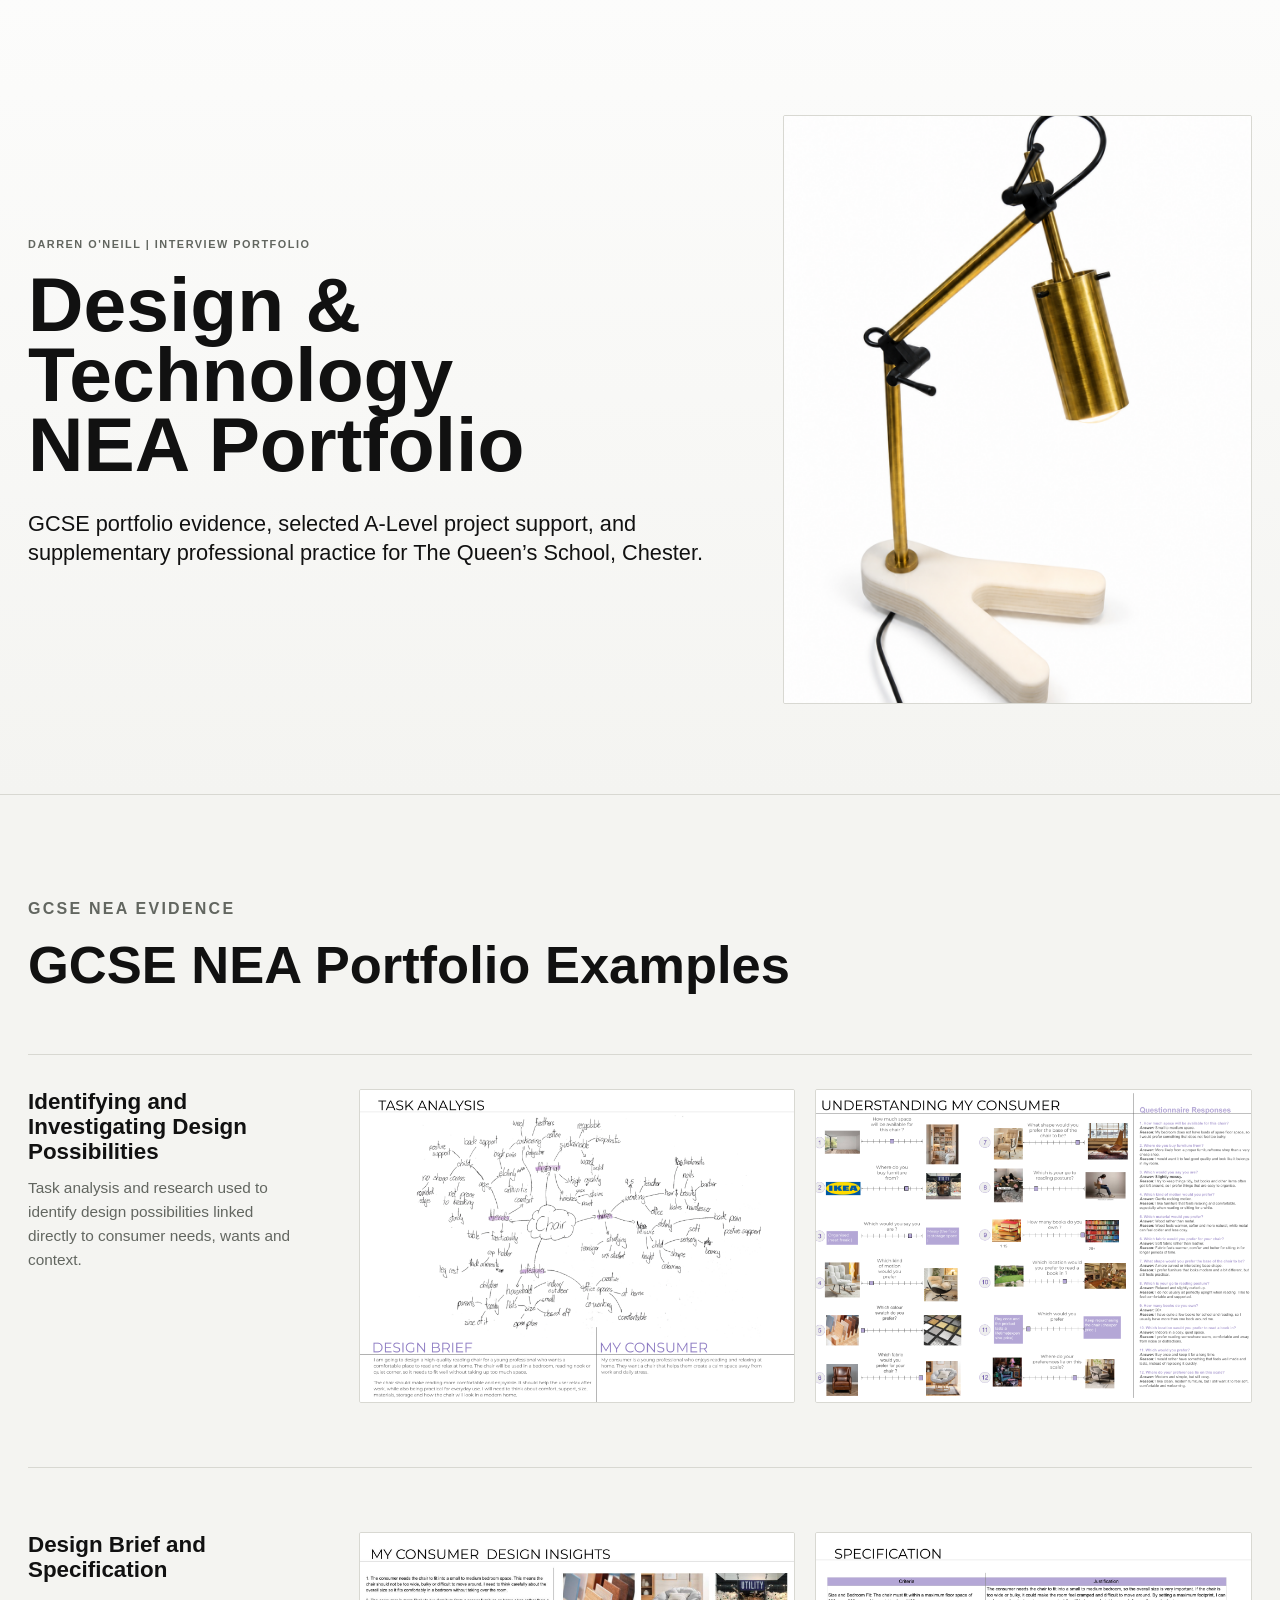
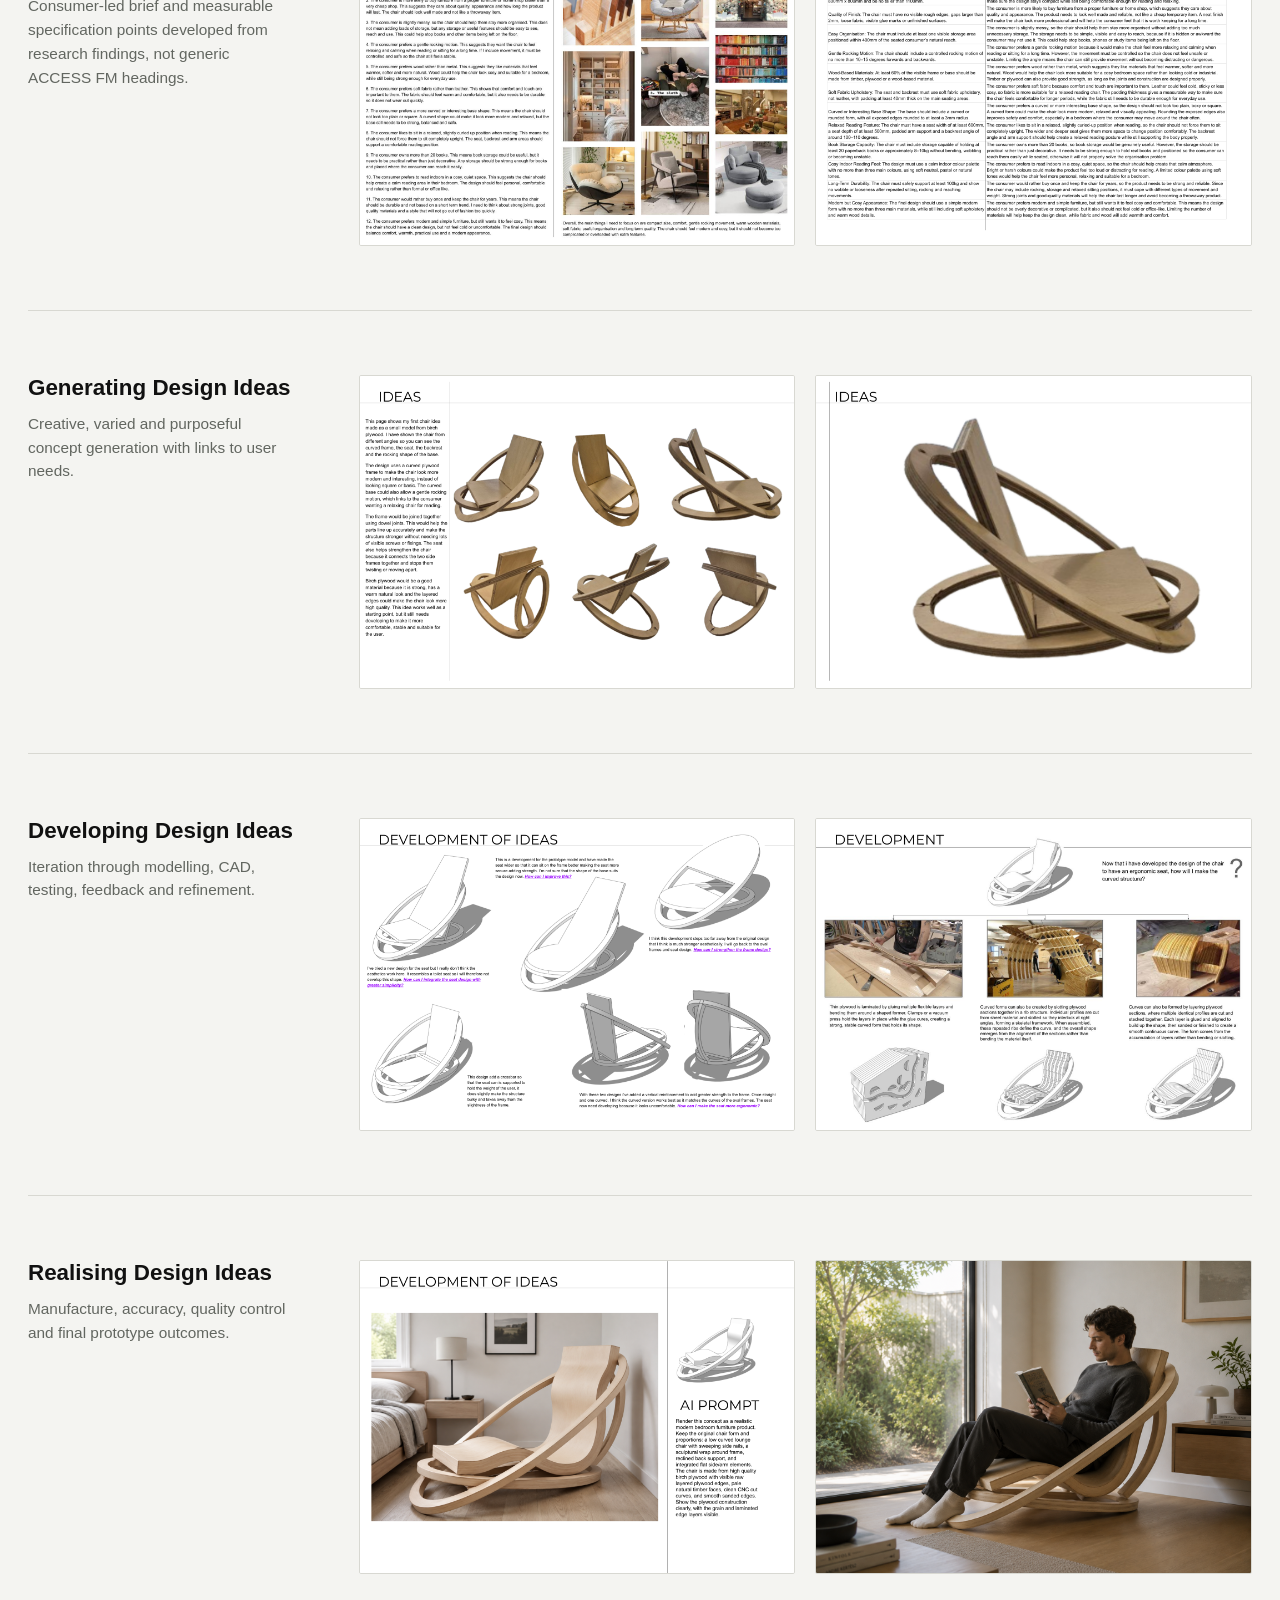
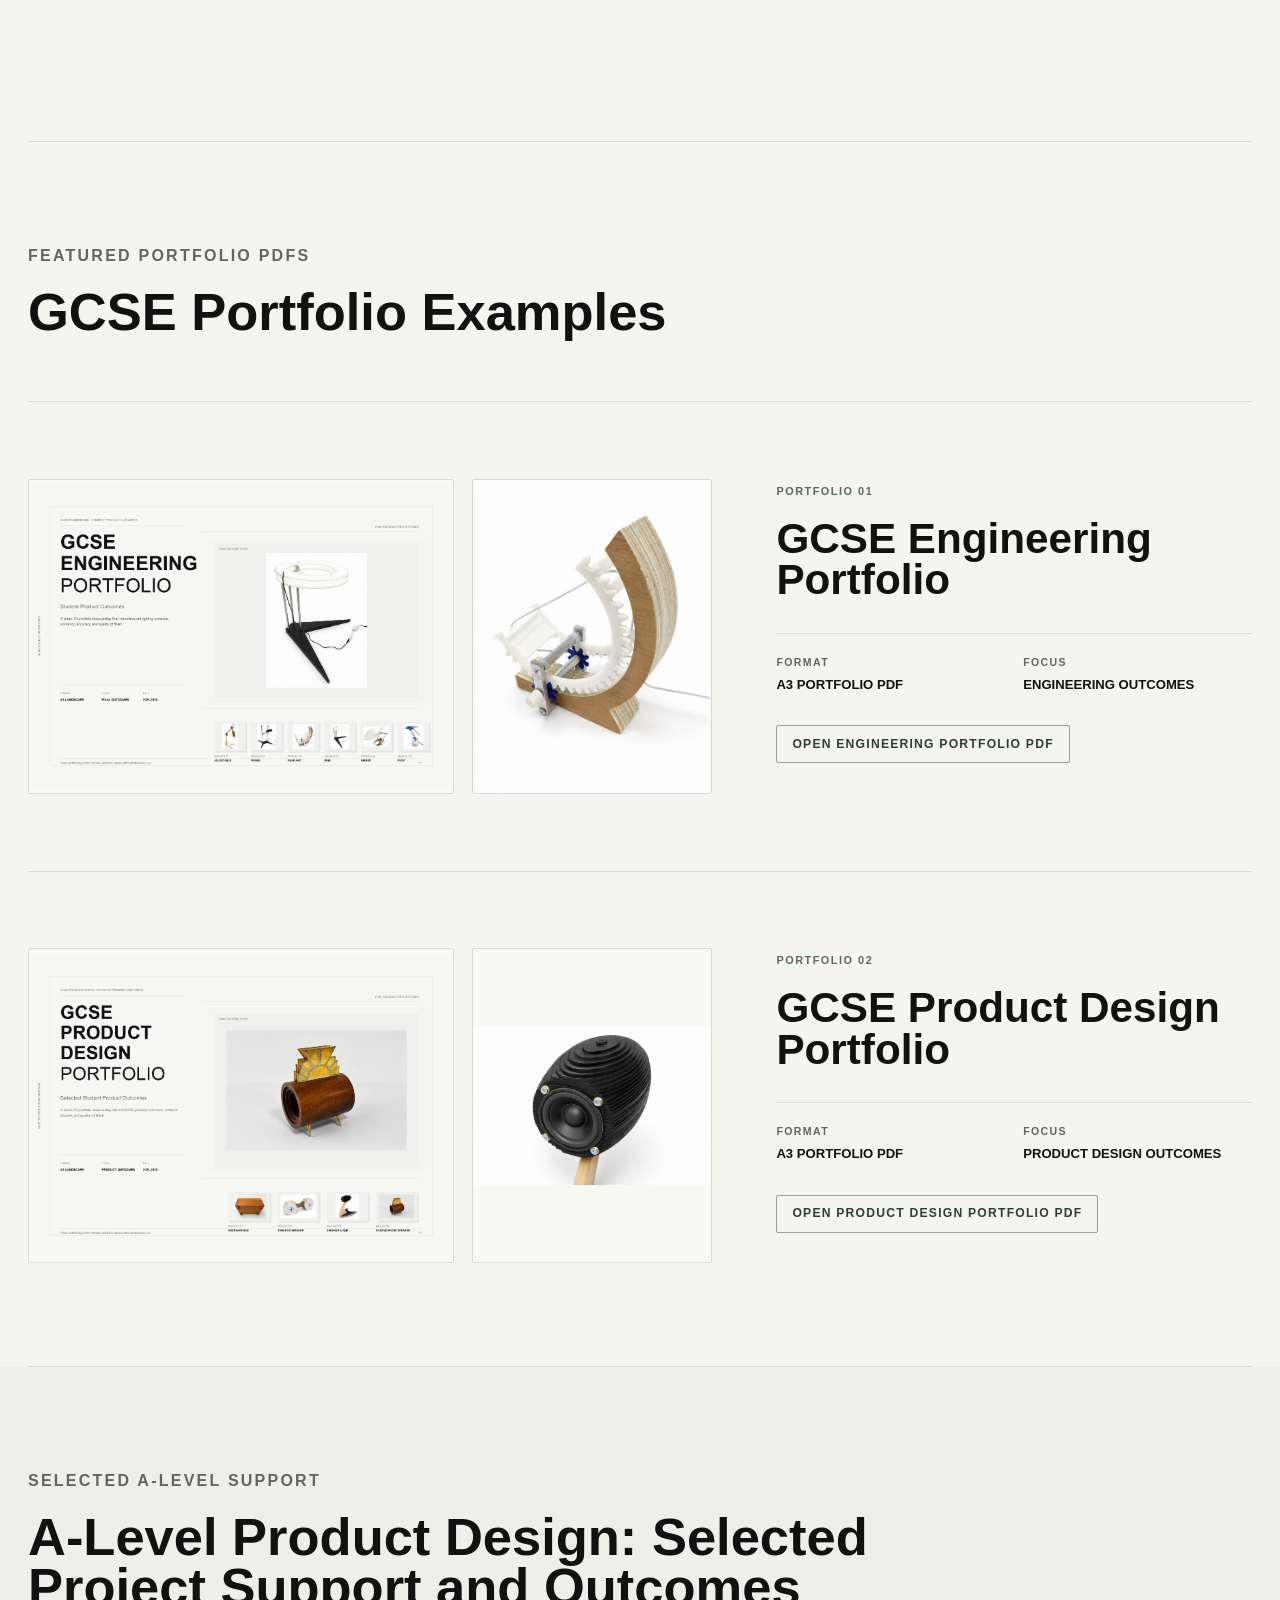
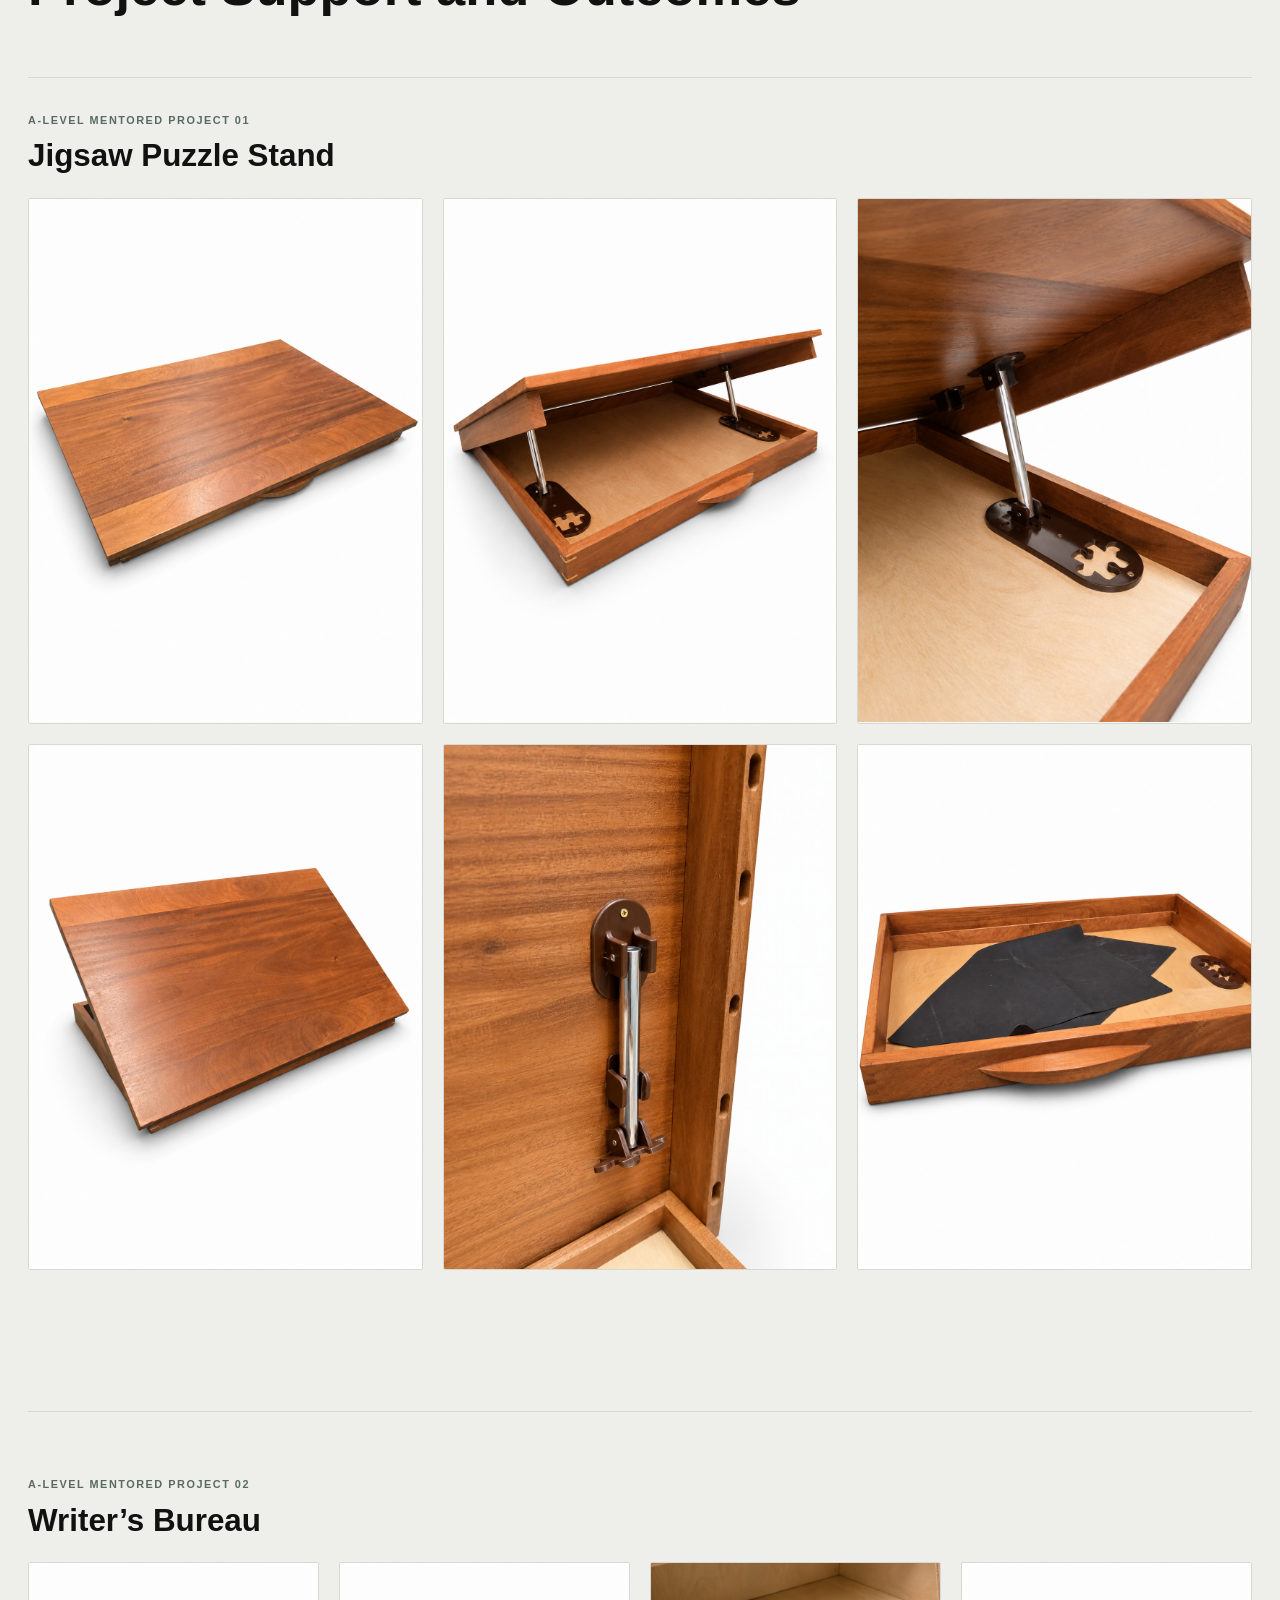
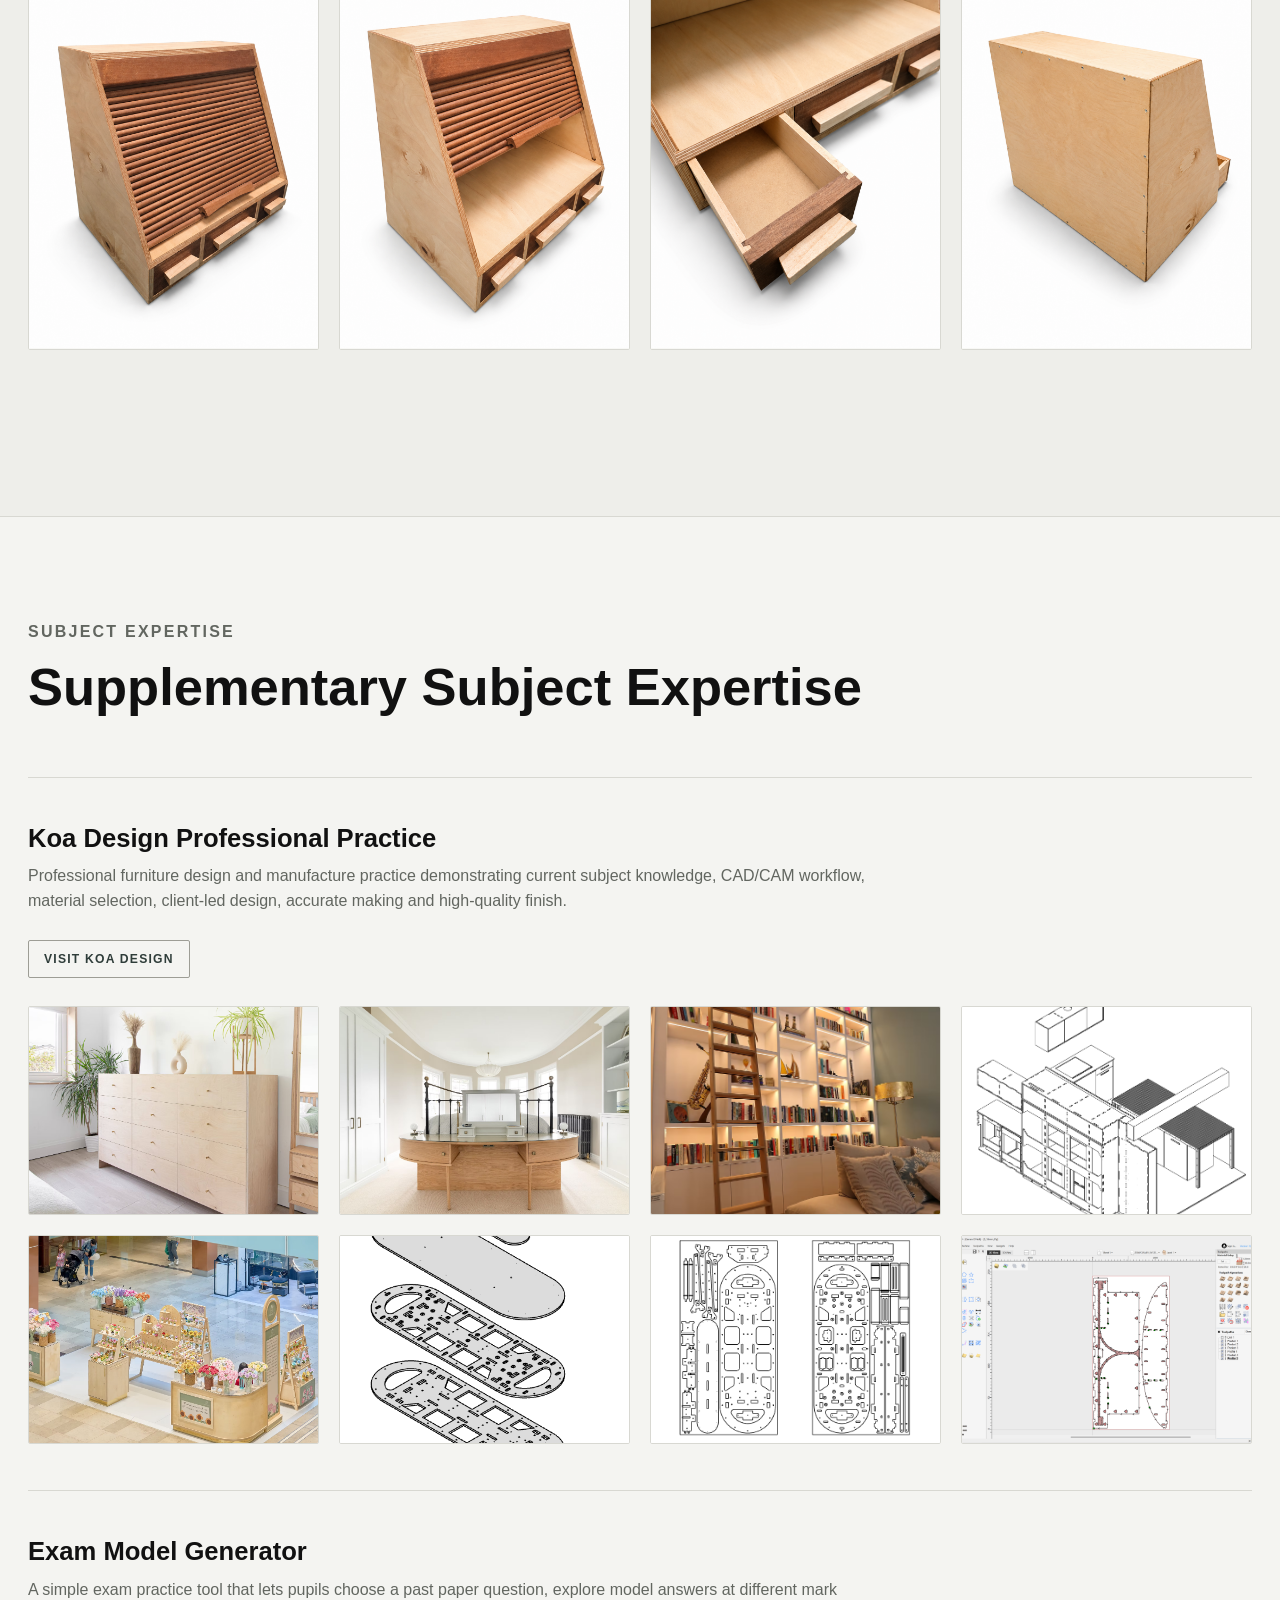
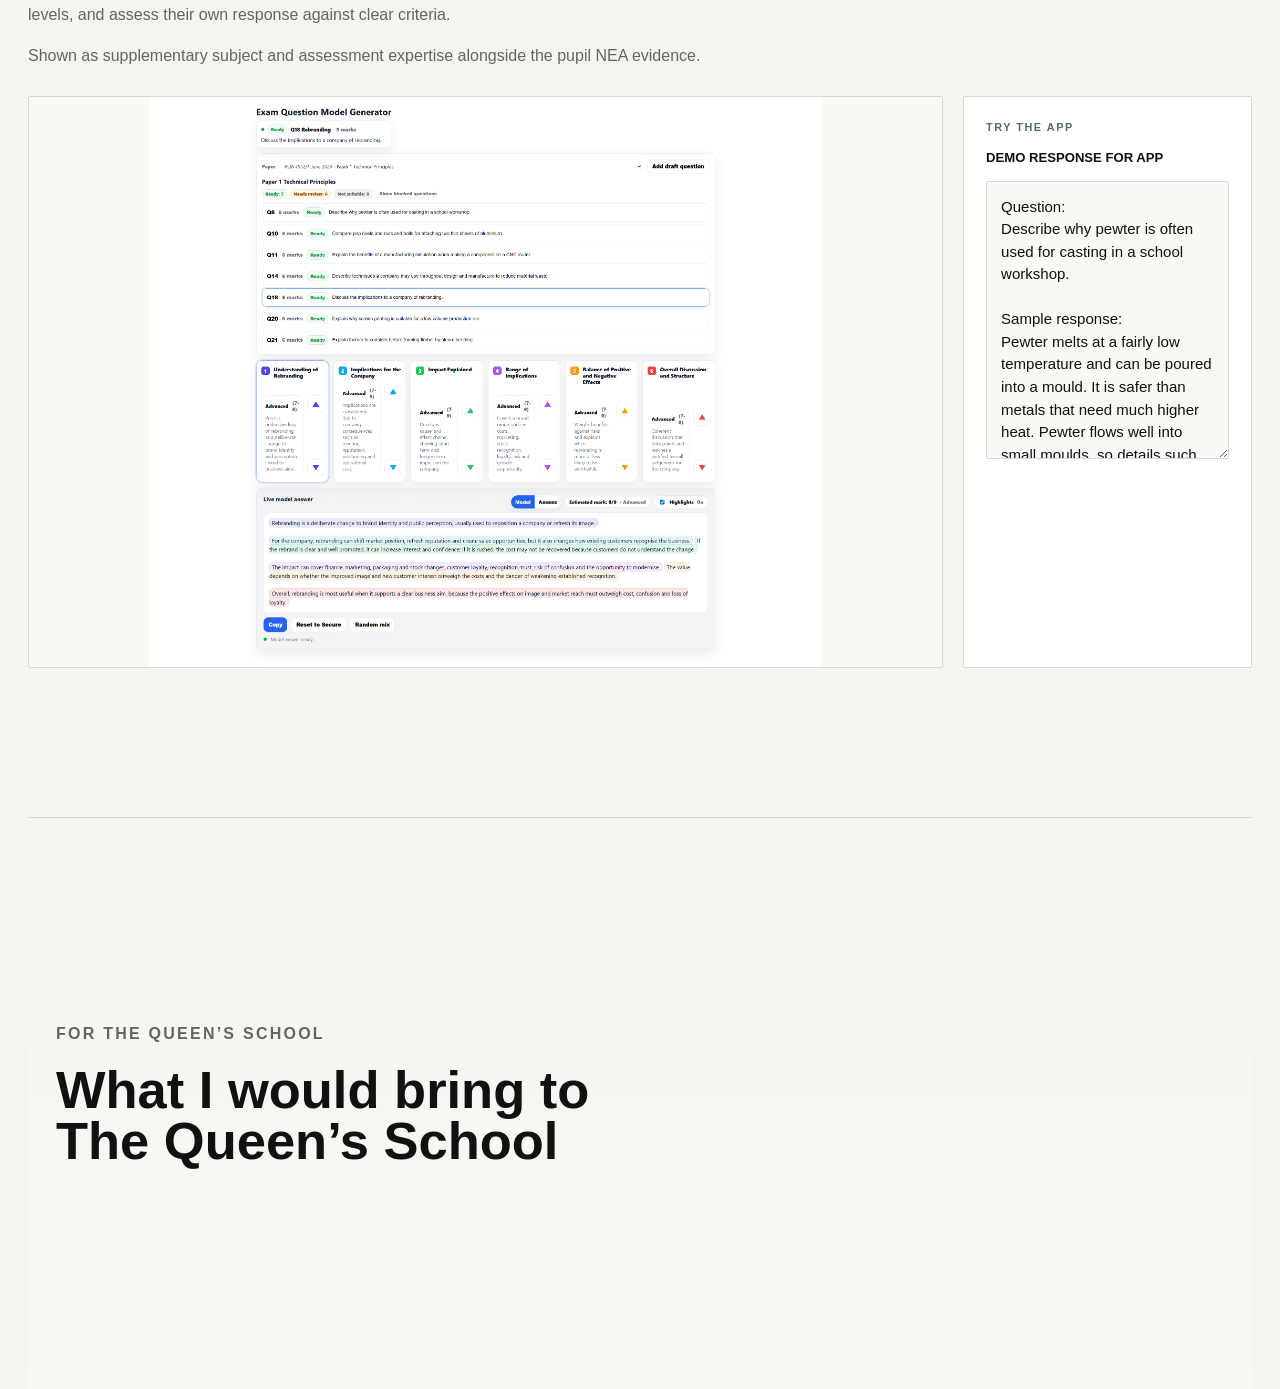
==== index.html @ ce765b7e "Initial portfolio site" ====
<!DOCTYPE html>
<html lang="en">
<head>
  <meta charset="utf-8">
  <meta name="viewport" content="width=device-width, initial-scale=1">
  <title>Design and Technology NEA Portfolio | Darren O'Neill</title>
  <meta name="description" content="Darren O'Neill's offline interview portfolio for GCSE and A-Level Design and Technology NEA coursework examples.">
  <link rel="stylesheet" href="styles.css">
  <script src="script.js" defer></script>
</head>
<body>
  <header class="site-hero">
    <div class="hero-inner">
      <div class="hero-copy">
        <p class="eyebrow">Darren O'Neill | Interview Portfolio</p>
        <h1><span>Design &amp; Technology</span><span>NEA Portfolio</span></h1>
        <p class="tagline">GCSE portfolio evidence, selected A-Level project support, and supplementary professional practice for The Queen&rsquo;s School, Chester.</p>
      </div>
      <div class="hero-image-panel" data-hero-image="hero-portfolio-spread.jpg" aria-hidden="true">
        <img alt="">
        <div>
          <span>Featured evidence</span>
          <strong>Portfolio spread, product outcome or final study image</strong>
        </div>
      </div>
    </div>
  </header>

  <main>
    <section class="section section-primary" aria-labelledby="gcse-heading">
      <div class="section-header">
        <p class="section-kicker">GCSE NEA evidence</p>
        <h2 id="gcse-heading">GCSE NEA Portfolio Examples</h2>
      </div>

      <article class="portfolio-band">
        <div class="band-copy">
          <h3>Identifying and Investigating Design Possibilities</h3>
          <p>Task analysis and research used to identify design possibilities linked directly to consumer needs, wants and context.</p>
        </div>
        <div class="image-grid">
          <button class="image-card" type="button" data-image="1-gcse-task-analysis.png" data-title="Investigation evidence extract" data-kind="Contextual research, user needs or product analysis extract" data-caption="GCSE investigation evidence showing how pupils identify design possibilities.">
            <img alt="" aria-hidden="true">
            <span class="placeholder-content">
              <span>Image needed</span>
              <strong>Contextual research, user needs or product analysis extract</strong>
              <small>assets/images/1-gcse-task-analysis.png</small>
            </span>
          </button>
          <button class="image-card" type="button" data-image="2-gcse-consumer-research.png" data-title="Investigation page or research board" data-kind="Investigation page, research board or design opportunity evidence" data-caption="GCSE investigation evidence showing analysis and opportunity spotting.">
            <img alt="" aria-hidden="true">
            <span class="placeholder-content">
              <span>Image needed</span>
              <strong>Investigation page, research board or design opportunity evidence</strong>
              <small>assets/images/2-gcse-consumer-research.png</small>
            </span>
          </button>
        </div>
      </article>

      <article class="portfolio-band">
        <div class="band-copy">
          <h3>Design Brief and Specification</h3>
          <p>Consumer-led brief and measurable specification points developed from research findings, not generic ACCESS FM headings.</p>
        </div>
        <div class="image-grid">
          <button class="image-card" type="button" data-image="3-gcse-consumer-insights.jpg" data-title="Design brief evidence" data-kind="Design brief page linked to a user or context" data-caption="GCSE evidence showing a clear design brief shaped by investigation.">
            <img alt="" aria-hidden="true">
            <span class="placeholder-content">
              <span>Image needed</span>
              <strong>Design brief page linked to a user or context</strong>
              <small>assets/images/3-gcse-consumer-insights.jpg</small>
            </span>
          </button>
          <button class="image-card" type="button" data-image="4-gcse-specification.png" data-title="Specification evidence" data-kind="Measurable specification or criteria page" data-caption="GCSE evidence showing measurable criteria for design development and evaluation.">
            <img alt="" aria-hidden="true">
            <span class="placeholder-content">
              <span>Image needed</span>
              <strong>Measurable specification or criteria page</strong>
              <small>assets/images/4-gcse-specification.png</small>
            </span>
          </button>
        </div>
      </article>

      <article class="portfolio-band">
        <div class="band-copy">
          <h3>Generating Design Ideas</h3>
          <p>Creative, varied and purposeful concept generation with links to user needs.</p>
        </div>
        <div class="image-grid">
          <button class="image-card" type="button" data-image="5-gcse-initial-ideas.png" data-title="Initial idea generation" data-kind="Initial sketching, annotation or concept generation page" data-caption="GCSE evidence showing breadth and creativity in early design ideas.">
            <img alt="" aria-hidden="true">
            <span class="placeholder-content">
              <span>Image needed</span>
              <strong>Initial sketching, annotation or concept generation page</strong>
              <small>assets/images/5-gcse-initial-ideas.png</small>
            </span>
          </button>
          <button class="image-card" type="button" data-image="6-gcse-generating-ideas-2.png" data-title="Generated design ideas" data-kind="Alternative concepts, thumbnail sketches or annotated ideation" data-caption="GCSE evidence showing alternative design directions and decision making.">
            <img alt="" aria-hidden="true">
            <span class="placeholder-content">
              <span>Image needed</span>
              <strong>Alternative concepts, thumbnail sketches or annotated ideation</strong>
              <small>assets/images/6-gcse-generating-ideas-2.png</small>
            </span>
          </button>
        </div>
      </article>

      <article class="portfolio-band">
        <div class="band-copy">
          <h3>Developing Design Ideas</h3>
          <p>Iteration through modelling, CAD, testing, feedback and refinement.</p>
        </div>
        <div class="image-grid">
          <button class="image-card" type="button" data-image="7-gcse-development-1.png" data-title="Development modelling evidence" data-kind="Model development, testing, CAD or refinement evidence" data-caption="GCSE evidence showing ideas refined through testing and feedback.">
            <img alt="" aria-hidden="true">
            <span class="placeholder-content">
              <span>Image needed</span>
              <strong>Model development, testing, CAD or refinement evidence</strong>
              <small>assets/images/7-gcse-development-1.png</small>
            </span>
          </button>
          <button class="image-card" type="button" data-image="8-gcse-development-2.jpg" data-title="Design development evidence" data-kind="Iterative design-development page with annotations" data-caption="GCSE evidence showing purposeful design decisions during development.">
            <img alt="" aria-hidden="true">
            <span class="placeholder-content">
              <span>Image needed</span>
              <strong>Iterative design-development page with annotations</strong>
              <small>assets/images/8-gcse-development-2.jpg</small>
            </span>
          </button>
        </div>
      </article>

      <article class="portfolio-band">
        <div class="band-copy">
          <h3>Realising Design Ideas</h3>
          <p>Manufacture, accuracy, quality control and final prototype outcomes.</p>
        </div>
        <div class="image-grid">
          <button class="image-card" type="button" data-image="9-gcse-final-design.png" data-title="Making evidence" data-kind="Manufacturing process, workshop outcome or making evidence" data-caption="GCSE evidence showing practical realisation and controlled making.">
            <img alt="" aria-hidden="true">
            <span class="placeholder-content">
              <span>Image needed</span>
              <strong>Manufacturing process, workshop outcome or making evidence</strong>
              <small>assets/images/9-gcse-final-design.png</small>
            </span>
          </button>
          <button class="image-card" type="button" data-image="c63a1e5a-22c7-43b2-b824-6210e8244767.png" data-title="Prototype outcome" data-kind="Final prototype, detail photograph or quality-control evidence" data-caption="GCSE evidence showing final prototype quality, accuracy and finish.">
            <img alt="" aria-hidden="true">
            <span class="placeholder-content">
              <span>Image needed</span>
              <strong>Final prototype, detail photograph or quality-control evidence</strong>
              <small>assets/images/c63a1e5a-22c7-43b2-b824-6210e8244767.png</small>
            </span>
          </button>
        </div>
      </article>
    </section>

    <section class="section" aria-labelledby="gcse-portfolio-heading">
      <div class="section-header">
        <p class="section-kicker">Featured portfolio PDFs</p>
        <h2 id="gcse-portfolio-heading">GCSE Portfolio Examples</h2>
      </div>
      <div class="featured-portfolio-list">
        <article class="featured-portfolio">
          <div class="featured-media">
            <button class="image-card image-card-large featured-cover" type="button" data-image="gcse_engineering_a3_portfolio_with_front_cover_pages-to-jpg-0001.jpg" data-title="GCSE Engineering Portfolio cover" data-kind="Cover page preview from GCSE Engineering Portfolio" data-caption="Cover study preview.">
              <img alt="" aria-hidden="true">
              <span class="placeholder-content">
                <span>Image needed</span>
                <strong>Cover page preview from GCSE Engineering Portfolio</strong>
                <small>assets/images/gcse_engineering_a3_portfolio_with_front_cover_pages-to-jpg-0001.jpg</small>
              </span>
            </button>
            <button class="image-card featured-product" type="button" data-image="gcse-engineering-product.png" data-title="GCSE Engineering product page" data-kind="Product outcome page preview from GCSE Engineering Portfolio" data-caption="Product outcome study preview.">
              <img alt="" aria-hidden="true">
              <span class="placeholder-content">
                <span>Image needed</span>
                <strong>Product outcome page preview from GCSE Engineering Portfolio</strong>
                <small>assets/images/gcse-engineering-product.png</small>
              </span>
            </button>
          </div>
          <div class="featured-copy">
            <p class="section-kicker">Portfolio 01</p>
            <h3>GCSE Engineering Portfolio</h3>
            <dl class="portfolio-meta">
              <div>
                <dt>Format</dt>
                <dd>A3 portfolio PDF</dd>
              </div>
              <div>
                <dt>Focus</dt>
                <dd>Engineering outcomes</dd>
              </div>
            </dl>
            <a class="pdf-link" href="assets/pdfs/gcse-engineering-portfolio.pdf">Open Engineering Portfolio PDF</a>
          </div>
        </article>

        <article class="featured-portfolio">
          <div class="featured-media">
            <button class="image-card image-card-large featured-cover" type="button" data-image="gcse_product_design_updated_products_a3_portfolio_corrected_page-0001.jpg" data-title="GCSE Product Design Portfolio cover" data-kind="Cover page preview from GCSE Product Design Portfolio" data-caption="Cover study preview.">
              <img alt="" aria-hidden="true">
              <span class="placeholder-content">
                <span>Image needed</span>
                <strong>Cover page preview from GCSE Product Design Portfolio</strong>
                <small>assets/images/gcse_product_design_updated_products_a3_portfolio_corrected_page-0001.jpg</small>
              </span>
            </button>
            <button class="image-card featured-product" type="button" data-image="gcse-product-design-product.png" data-title="GCSE Product Design product page" data-kind="Product outcome page preview from GCSE Product Design Portfolio" data-caption="Product outcome study preview.">
              <img alt="" aria-hidden="true">
              <span class="placeholder-content">
                <span>Image needed</span>
                <strong>Product outcome page preview from GCSE Product Design Portfolio</strong>
                <small>assets/images/gcse-product-design-product.png</small>
              </span>
            </button>
          </div>
          <div class="featured-copy">
            <p class="section-kicker">Portfolio 02</p>
            <h3>GCSE Product Design Portfolio</h3>
            <dl class="portfolio-meta">
              <div>
                <dt>Format</dt>
                <dd>A3 portfolio PDF</dd>
              </div>
              <div>
                <dt>Focus</dt>
                <dd>Product Design outcomes</dd>
              </div>
            </dl>
            <a class="pdf-link" href="assets/pdfs/gcse-product-design-portfolio.pdf">Open Product Design Portfolio PDF</a>
          </div>
        </article>
      </div>
    </section>

    <section class="section section-quiet" aria-labelledby="alevel-heading">
      <div class="section-header">
        <p class="section-kicker">Selected A-Level support</p>
        <h2 id="alevel-heading">A-Level Product Design: Selected Project Support and Outcomes</h2>
      </div>
      <div class="alevel-project-list">
        <article class="alevel-project">
          <div class="alevel-project-heading">
            <p class="section-kicker">A-Level mentored project 01</p>
            <h3>Jigsaw Puzzle Stand</h3>
          </div>
          <div class="image-grid image-grid-three">
            <button class="image-card" type="button" data-image="a-level-5.png" data-title="Jigsaw Puzzle Stand outcome" data-kind="Mentored A-Level Product Design project support image" data-caption="Selected project support evidence linked to furniture manufacture and practical outcomes.">
              <img alt="" aria-hidden="true">
              <span class="placeholder-content">
                <span>Image needed</span>
                <strong>Jigsaw Puzzle Stand outcome</strong>
                <small>assets/images/a-level-5.png</small>
              </span>
            </button>
            <button class="image-card" type="button" data-image="a-level-6.png" data-title="Jigsaw Puzzle Stand mechanism" data-kind="Mentored A-Level Product Design project support image" data-caption="Selected project support evidence linked to design development and manufacture.">
              <img alt="" aria-hidden="true">
              <span class="placeholder-content">
                <span>Image needed</span>
                <strong>Jigsaw Puzzle Stand mechanism</strong>
                <small>assets/images/a-level-6.png</small>
              </span>
            </button>
            <button class="image-card" type="button" data-image="a-level-7.png" data-title="Jigsaw Puzzle Stand detail" data-kind="Mentored A-Level Product Design project support image" data-caption="Selected project support evidence linked to materials and mechanical detail.">
              <img alt="" aria-hidden="true">
              <span class="placeholder-content">
                <span>Image needed</span>
                <strong>Jigsaw Puzzle Stand detail</strong>
                <small>assets/images/a-level-7.png</small>
              </span>
            </button>
            <button class="image-card" type="button" data-image="a-level-8.png" data-title="Jigsaw Puzzle Stand development" data-kind="Mentored A-Level Product Design project support image" data-caption="Selected project support evidence linked to design development and practical outcome.">
              <img alt="" aria-hidden="true">
              <span class="placeholder-content">
                <span>Image needed</span>
                <strong>Jigsaw Puzzle Stand development</strong>
                <small>assets/images/a-level-8.png</small>
              </span>
            </button>
            <button class="image-card" type="button" data-image="a-level-9.png" data-title="Jigsaw Puzzle Stand mechanism detail" data-kind="Mentored A-Level Product Design project support image" data-caption="Selected project support evidence linked to materials, fittings and manufacture.">
              <img alt="" aria-hidden="true">
              <span class="placeholder-content">
                <span>Image needed</span>
                <strong>Jigsaw Puzzle Stand mechanism detail</strong>
                <small>assets/images/a-level-9.png</small>
              </span>
            </button>
            <button class="image-card" type="button" data-image="a-level-10.png" data-title="Jigsaw Puzzle Stand in use" data-kind="Mentored A-Level Product Design project support image" data-caption="Selected project support evidence linked to user-centred practical outcome.">
              <img alt="" aria-hidden="true">
              <span class="placeholder-content">
                <span>Image needed</span>
                <strong>Jigsaw Puzzle Stand in use</strong>
                <small>assets/images/a-level-10.png</small>
              </span>
            </button>
          </div>
        </article>

        <article class="alevel-project">
          <div class="alevel-project-heading">
            <p class="section-kicker">A-Level mentored project 02</p>
            <h3>Writer&rsquo;s Bureau</h3>
          </div>
          <div class="image-grid image-grid-four">
            <button class="image-card" type="button" data-image="a-level-1.png" data-title="Writer's Bureau outcome" data-kind="Mentored A-Level Product Design project support image" data-caption="Selected project support evidence linked to furniture manufacture and practical outcomes.">
              <img alt="" aria-hidden="true">
              <span class="placeholder-content">
                <span>Image needed</span>
                <strong>Writer&rsquo;s Bureau outcome</strong>
                <small>assets/images/a-level-1.png</small>
              </span>
            </button>
            <button class="image-card" type="button" data-image="a-level-2.png" data-title="Writer's Bureau open view" data-kind="Mentored A-Level Product Design project support image" data-caption="Selected project support evidence linked to furniture design development and practical outcome.">
              <img alt="" aria-hidden="true">
              <span class="placeholder-content">
                <span>Image needed</span>
                <strong>Writer&rsquo;s Bureau open view</strong>
                <small>assets/images/a-level-2.png</small>
              </span>
            </button>
            <button class="image-card" type="button" data-image="a-level-3.png" data-title="Writer's Bureau storage detail" data-kind="Mentored A-Level Product Design project support image" data-caption="Selected project support evidence linked to drawer construction and manufacture.">
              <img alt="" aria-hidden="true">
              <span class="placeholder-content">
                <span>Image needed</span>
                <strong>Writer&rsquo;s Bureau storage detail</strong>
                <small>assets/images/a-level-3.png</small>
              </span>
            </button>
            <button class="image-card" type="button" data-image="a-level-4.png" data-title="Writer's Bureau rear view" data-kind="Mentored A-Level Product Design project support image" data-caption="Selected project support evidence linked to furniture form, materials and manufacture.">
              <img alt="" aria-hidden="true">
              <span class="placeholder-content">
                <span>Image needed</span>
                <strong>Writer&rsquo;s Bureau rear view</strong>
                <small>assets/images/a-level-4.png</small>
              </span>
            </button>
          </div>
        </article>
      </div>
    </section>

    <section class="section" aria-labelledby="subject-expertise-heading">
      <div class="section-header">
        <p class="section-kicker">Subject expertise</p>
        <h2 id="subject-expertise-heading">Supplementary Subject Expertise</h2>
      </div>

      <article class="expertise-block">
        <div class="expertise-copy">
          <h3>Koa Design Professional Practice</h3>
          <p>Professional furniture design and manufacture practice demonstrating current subject knowledge, CAD/CAM workflow, material selection, client-led design, accurate making and high-quality finish.</p>
          <a class="pdf-link" href="https://www.koadesign.co.uk" target="_blank" rel="noopener">Visit Koa Design</a>
        </div>
        <div class="image-grid image-grid-four">
          <button class="image-card" type="button" data-image="KOA-DESIGN-Bespoke-Chest-0f-Drawers-Birch-Ply-Heswall-Wirral.avif" data-title="Koa Design bespoke chest of drawers" data-kind="Professional furniture design and manufacture evidence" data-caption="Professional practice evidence showing current subject knowledge, material selection and high-quality finish.">
            <img alt="" aria-hidden="true">
            <span class="placeholder-content">
              <span>Image needed</span>
              <strong>Koa Design bespoke chest of drawers</strong>
              <small>assets/images/KOA-DESIGN-Bespoke-Chest-0f-Drawers-Birch-Ply-Heswall-Wirral.avif</small>
            </span>
          </button>
          <button class="image-card" type="button" data-image="KOA-DESIGN-Bespoke-Dressing-Table-Parkgate-Wirral-Oak-2.avif" data-title="Koa Design bespoke dressing table" data-kind="Professional furniture design and manufacture evidence" data-caption="Professional practice evidence showing client-led furniture design, material selection and finish.">
            <img alt="" aria-hidden="true">
            <span class="placeholder-content">
              <span>Image needed</span>
              <strong>Koa Design bespoke dressing table</strong>
              <small>assets/images/KOA-DESIGN-Bespoke-Dressing-Table-Parkgate-Wirral-Oak-2.avif</small>
            </span>
          </button>
          <button class="image-card" type="button" data-image="KOA-DESIGN-Bespoke-Wine-Storage-West-Kirby-Wirral-1.avif" data-title="Koa Design bespoke wine storage" data-kind="Professional furniture design and manufacture evidence" data-caption="Professional practice evidence showing bespoke furniture design and accurate making.">
            <img alt="" aria-hidden="true">
            <span class="placeholder-content">
              <span>Image needed</span>
              <strong>Koa Design bespoke wine storage</strong>
              <small>assets/images/KOA-DESIGN-Bespoke-Wine-Storage-West-Kirby-Wirral-1.avif</small>
            </span>
          </button>
          <button class="image-card" type="button" data-image="Westfield-Retail-Furniture-KOA-DESIGN-8-April-Crafting-Unit-2.png" data-title="Koa Design retail furniture crafting unit" data-kind="Professional furniture design and manufacture evidence" data-caption="Professional practice evidence showing client-led design, manufacture and finish.">
            <img alt="" aria-hidden="true">
            <span class="placeholder-content">
              <span>Image needed</span>
              <strong>Koa Design retail furniture crafting unit</strong>
              <small>assets/images/Westfield-Retail-Furniture-KOA-DESIGN-8-April-Crafting-Unit-2.png</small>
            </span>
          </button>
          <button class="image-card" type="button" data-image="Westfield-Retail-Furniture-KOA-DESIGN-8-April-25-A1-03583-Birch-Ply.avif" data-title="Koa Design birch ply retail furniture" data-kind="Professional furniture design and manufacture evidence" data-caption="Professional practice evidence showing material selection, accurate making and finish.">
            <img alt="" aria-hidden="true">
            <span class="placeholder-content">
              <span>Image needed</span>
              <strong>Koa Design birch ply retail furniture</strong>
              <small>assets/images/Westfield-Retail-Furniture-KOA-DESIGN-8-April-25-A1-03583-Birch-Ply.avif</small>
            </span>
          </button>
          <button class="image-card" type="button" data-image="CAD-3D-3-koa-design-cnc-cad-services.png" data-title="Koa Design CAD workflow" data-kind="Professional CAD/CAM workflow evidence" data-caption="Professional practice evidence showing 3D CAD workflow and technical development.">
            <img alt="" aria-hidden="true">
            <span class="placeholder-content">
              <span>Image needed</span>
              <strong>Koa Design CAD workflow</strong>
              <small>assets/images/CAD-3D-3-koa-design-cnc-cad-services.png</small>
            </span>
          </button>
          <button class="image-card" type="button" data-image="nesting-2-koa-design-cnc-cad-services.png" data-title="Koa Design CNC nesting workflow" data-kind="Professional CAD/CAM workflow evidence" data-caption="Professional practice evidence showing CNC nesting and production planning.">
            <img alt="" aria-hidden="true">
            <span class="placeholder-content">
              <span>Image needed</span>
              <strong>Koa Design CNC nesting workflow</strong>
              <small>assets/images/nesting-2-koa-design-cnc-cad-services.png</small>
            </span>
          </button>
          <button class="image-card" type="button" data-image="Tool-path-2-koa-design-cnc-cad-services.png" data-title="Koa Design CNC toolpath workflow" data-kind="Professional CAD/CAM workflow evidence" data-caption="Professional practice evidence showing toolpath setup and CAD/CAM manufacture.">
            <img alt="" aria-hidden="true">
            <span class="placeholder-content">
              <span>Image needed</span>
              <strong>Koa Design CNC toolpath workflow</strong>
              <small>assets/images/Tool-path-2-koa-design-cnc-cad-services.png</small>
            </span>
          </button>
        </div>
      </article>

      <article class="expertise-block exam-model-block">
        <div class="expertise-copy">
          <h3>Exam Model Generator</h3>
          <p>A simple exam practice tool that lets pupils choose a past paper question, explore model answers at different mark levels, and assess their own response against clear criteria.</p>
          <p>Shown as supplementary subject and assessment expertise alongside the pupil NEA evidence.</p>
        </div>
        <div class="exam-model-showcase">
          <button class="image-card image-card-large exam-model-card" type="button" data-image="Exam-Question-Model-Generator-1.png" data-title="Exam Model Generator app screenshot" data-kind="Supplementary assessment practice app screenshot" data-caption="Exam Model Generator screenshot showing supplementary assessment practice support.">
            <img alt="" aria-hidden="true">
            <span class="placeholder-content">
              <span>Image needed</span>
              <strong>Exam Model Generator app screenshot</strong>
              <small>assets/images/Exam-Question-Model-Generator-1.png</small>
            </span>
          </button>
          <div class="demo-response-panel">
            <p class="section-kicker">Try the app</p>
            <label for="exam-demo-response">Demo response for app</label>
            <textarea id="exam-demo-response" readonly rows="11">Question:
Describe why pewter is often used for casting in a school workshop.

Sample response:
Pewter melts at a fairly low temperature and can be poured into a mould. It is safer than metals that need much higher heat. Pewter flows well into small moulds, so details such as texture, lettering or raised features are more likely to form clearly. Pewter can be polished to a good finish and suits small items such as charms or key fobs, but it is not the best choice for high-strength parts.</textarea>
          </div>
        </div>
      </article>
    </section>

    <section class="section closing-section" aria-labelledby="closing-heading">
      <div class="closing-copy">
        <p class="section-kicker">For The Queen&rsquo;s School</p>
        <h2 id="closing-heading">What I would bring to The Queen&rsquo;s School</h2>
      </div>
    </section>
  </main>

  <div class="lightbox" data-lightbox hidden>
    <div class="lightbox-panel" role="dialog" aria-modal="true" aria-labelledby="lightbox-title">
      <button class="lightbox-close" type="button" data-lightbox-close aria-label="Close image preview">Close</button>
      <div class="lightbox-media">
        <img data-lightbox-image alt="">
        <div class="lightbox-placeholder" data-lightbox-placeholder>
          <span>Image needed</span>
          <strong data-lightbox-kind></strong>
          <small data-lightbox-path></small>
        </div>
      </div>
      <div class="lightbox-copy">
        <h2 id="lightbox-title" data-lightbox-title></h2>
        <p data-lightbox-caption></p>
      </div>
    </div>
  </div>
</body>
</html>
---- styles.css ----
:root {
  --bg: #f4f4f1;
  --paper: #ffffff;
  --paper-soft: #f8f8f5;
  --ink: #111111;
  --muted: #626660;
  --quiet: #eeeeea;
  --line: #d8d8d2;
  --line-strong: #9d9d95;
  --accent: #596a64;
  --accent-dark: #2f3d3a;
  --page-width: 1320px;
  --radius: 2px;
  --shadow: none;
  color-scheme: light;
}

* {
  box-sizing: border-box;
}

html {
  scroll-behavior: smooth;
}

body {
  margin: 0;
  background: var(--bg);
  color: var(--ink);
  font-family: Arial, Helvetica, sans-serif;
  line-height: 1.55;
}

body.has-open-lightbox {
  overflow: hidden;
}

img {
  display: block;
  max-width: 100%;
}

button,
a {
  font: inherit;
}

.site-hero {
  display: flex;
  min-height: 78vh;
  align-items: stretch;
  background:
    linear-gradient(180deg, rgba(255, 255, 255, 0.72), rgba(244, 244, 241, 0.92)),
    var(--bg);
  color: var(--ink);
  border-bottom: 1px solid var(--line);
}

.hero-inner,
.section,
.closing-copy {
  width: min(var(--page-width), calc(100% - 56px));
  margin: 0 auto;
}

.hero-inner {
  display: grid;
  grid-template-columns: minmax(0, 1.04fr) minmax(360px, 0.72fr);
  gap: clamp(42px, 6vw, 92px);
  align-items: center;
  padding: clamp(76px, 9vw, 126px) 0 clamp(58px, 7vw, 90px);
}

.hero-copy {
  max-width: 980px;
}

.eyebrow,
.section-kicker {
  margin: 0 0 18px;
  color: var(--accent);
  font-size: 0.68rem;
  font-weight: 700;
  letter-spacing: 0.14em;
  text-transform: uppercase;
}

.site-hero .eyebrow {
  color: var(--muted);
}

h1,
h2,
h3,
p {
  margin-top: 0;
}

h1 {
  max-width: 980px;
  margin-bottom: 30px;
  font-size: clamp(3.65rem, 6vw, 7.1rem);
  font-weight: 700;
  letter-spacing: 0;
  line-height: 0.91;
  text-wrap: balance;
}

h1 span {
  display: block;
}

h2 {
  margin-bottom: 18px;
  font-size: clamp(2.35rem, 4.1vw, 5.2rem);
  letter-spacing: 0;
  line-height: 0.96;
  text-wrap: balance;
}

h3 {
  margin-bottom: 12px;
  font-size: clamp(1.28rem, 1.75vw, 1.8rem);
  letter-spacing: 0;
  line-height: 1.12;
}

.tagline {
  max-width: 760px;
  margin-bottom: 16px;
  color: var(--ink);
  font-size: clamp(1.2rem, 1.7vw, 1.62rem);
  line-height: 1.32;
}

.intro,
.section-header p,
.expertise-copy p,
.closing-copy p,
.project-copy p {
  color: var(--muted);
  font-size: 1rem;
}

.site-hero .intro {
  max-width: 720px;
  color: var(--muted);
}

.hero-image-panel {
  position: relative;
  min-height: clamp(410px, 46vw, 640px);
  overflow: hidden;
  border: 1px solid var(--line);
  border-radius: var(--radius);
  background: var(--paper-soft);
  box-shadow: none;
}

.hero-image-panel img {
  position: absolute;
  inset: 0;
  display: none;
  width: 100%;
  height: 100%;
  object-fit: cover;
}

.hero-image-panel.is-loaded img {
  display: block;
}

.hero-image-panel.is-loaded > div,
.hero-image-panel.is-loaded::before,
.hero-image-panel.is-loaded::after {
  display: none;
}

.hero-image-panel::before {
  content: "";
  position: absolute;
  inset: 22px;
  border: 1px solid var(--line);
  border-radius: 0;
}

.hero-image-panel::after {
  content: "";
  position: absolute;
  right: 22px;
  bottom: 22px;
  left: 22px;
  height: 1px;
  background: var(--line);
}

.hero-image-panel > div {
  position: absolute;
  inset: auto 28px 28px;
  z-index: 1;
}

.hero-image-panel span {
  display: block;
  margin-bottom: 8px;
  color: var(--muted);
  font-size: 0.68rem;
  font-weight: 700;
  letter-spacing: 0.14em;
  text-transform: uppercase;
}

.hero-image-panel strong {
  display: block;
  max-width: 350px;
  color: var(--ink);
  font-size: clamp(1.05rem, 1.75vw, 1.55rem);
  line-height: 1.16;
}

.section {
  padding: clamp(82px, 8vw, 116px) 0;
  border-bottom: 1px solid var(--line);
}

.section-primary {
  padding-top: clamp(86px, 8vw, 122px);
}

.section-quiet {
  width: 100%;
  max-width: none;
  padding-left: max(28px, calc((100% - var(--page-width)) / 2));
  padding-right: max(28px, calc((100% - var(--page-width)) / 2));
  background: var(--quiet);
}

.section-header {
  max-width: 1040px;
  margin-bottom: clamp(46px, 5vw, 68px);
}

.section-header p {
  max-width: 920px;
  font-size: 1rem;
}

.portfolio-band {
  display: grid;
  grid-template-columns: minmax(250px, 0.46fr) minmax(0, 1.54fr);
  gap: clamp(38px, 5vw, 74px);
  align-items: start;
  padding: clamp(42px, 5vw, 64px) 0;
  border-top: 1px solid var(--line);
}

.portfolio-band:first-of-type {
  padding-top: 34px;
}

.band-copy {
  position: sticky;
  top: 28px;
}

.band-copy p {
  max-width: 360px;
  color: var(--muted);
  font-size: 0.96rem;
}

.image-grid,
.project-grid {
  display: grid;
  gap: 20px;
}

.image-grid {
  grid-template-columns: repeat(2, minmax(0, 1fr));
}

.image-grid-three {
  grid-template-columns: repeat(3, minmax(0, 1fr));
}

.image-grid-four {
  grid-template-columns: repeat(4, minmax(0, 1fr));
}

.image-card {
  position: relative;
  width: 100%;
  min-height: 0;
  padding: 0;
  overflow: hidden;
  border: 1px solid var(--line);
  border-radius: var(--radius);
  aspect-ratio: 16 / 11.5;
  background: var(--paper-soft);
  color: var(--ink);
  text-align: left;
  cursor: pointer;
  box-shadow: none;
  transition: border-color 180ms ease, background-color 180ms ease;
}

.image-card:hover,
.image-card:focus-visible {
  border-color: var(--line-strong);
  background-color: #ffffff;
  box-shadow: none;
}

.image-card:focus-visible,
.pdf-link:focus-visible,
.lightbox-close:focus-visible {
  outline: 3px solid rgba(47, 95, 87, 0.34);
  outline-offset: 3px;
}

.image-card img {
  position: absolute;
  inset: 0;
  display: none;
  width: 100%;
  height: 100%;
  object-fit: cover;
}

.image-card.is-loaded img {
  display: block;
}

.image-card.is-loaded .placeholder-content {
  display: none;
}

.image-card-large {
  aspect-ratio: 16 / 10.8;
}

.image-card-wide {
  grid-column: span 2;
  aspect-ratio: 16 / 7.8;
}

.placeholder-content,
.lightbox-placeholder {
  position: absolute;
  inset: 0;
  display: flex;
  flex-direction: column;
  justify-content: flex-end;
  gap: 9px;
  padding: 24px;
}

.placeholder-content::before,
.lightbox-placeholder::before {
  content: "";
  position: absolute;
  inset: 18px;
  border: 1px solid var(--line);
  border-radius: 0;
  pointer-events: none;
}

.placeholder-content span {
  display: block;
  color: var(--accent);
  font-size: 0.68rem;
  font-weight: 700;
  letter-spacing: 0.14em;
  text-transform: uppercase;
}

.lightbox-placeholder span {
  color: var(--accent);
  font-size: 0.72rem;
  font-weight: 700;
  letter-spacing: 0.12em;
  text-transform: uppercase;
}

.placeholder-content strong,
.lightbox-placeholder strong {
  max-width: 28rem;
  font-size: clamp(0.95rem, 1.12vw, 1.12rem);
  line-height: 1.18;
}

.placeholder-content small,
.lightbox-placeholder small {
  color: var(--muted);
  font-size: 0.85rem;
  overflow-wrap: anywhere;
}

.featured-portfolio-list {
  border-top: 1px solid var(--line);
}

.featured-portfolio {
  display: grid;
  grid-template-columns: minmax(0, 1.18fr) minmax(310px, 0.82fr);
  gap: clamp(34px, 5vw, 76px);
  align-items: start;
  padding: clamp(46px, 6vw, 78px) 0;
  border-bottom: 1px solid var(--line);
}

.featured-portfolio:last-child {
  border-bottom: 0;
  padding-bottom: 0;
}

.featured-media {
  display: grid;
  grid-template-columns: minmax(0, 1.28fr) minmax(190px, 0.72fr);
  gap: 18px;
  align-items: stretch;
}

.featured-media .image-card img {
  object-fit: contain;
  background: var(--paper-soft);
}

.featured-cover {
  aspect-ratio: 16 / 10.8;
}

.featured-product {
  aspect-ratio: 4 / 5.25;
}

.featured-copy {
  padding-top: 4px;
}

.featured-copy h3 {
  max-width: 520px;
  margin-bottom: 18px;
  font-size: clamp(2rem, 3.3vw, 4rem);
  line-height: 0.98;
}

.featured-copy p:not(.section-kicker) {
  max-width: 520px;
  color: var(--muted);
}

.portfolio-meta {
  display: grid;
  grid-template-columns: repeat(2, minmax(0, 1fr));
  gap: 18px;
  max-width: 520px;
  margin: 32px 0 20px;
  padding-top: 20px;
  border-top: 1px solid var(--line);
}

.portfolio-meta div,
.portfolio-meta dt,
.portfolio-meta dd {
  margin: 0;
}

.portfolio-meta dt {
  margin-bottom: 5px;
  color: var(--muted);
  font-size: 0.66rem;
  font-weight: 700;
  letter-spacing: 0.13em;
  text-transform: uppercase;
}

.portfolio-meta dd {
  color: var(--ink);
  font-size: 0.82rem;
  font-weight: 700;
  text-transform: uppercase;
}

.project-grid {
  grid-template-columns: repeat(2, minmax(0, 1fr));
  gap: 28px;
}

.project-card {
  overflow: hidden;
  border: 1px solid var(--line);
  border-radius: var(--radius);
  background: var(--paper);
  box-shadow: none;
}

.project-card .image-card {
  border-width: 0 0 1px;
  border-radius: 0;
}

.project-copy {
  padding: 28px 30px 30px;
}

.project-copy h3 {
  margin-bottom: 10px;
  font-size: clamp(1.55rem, 2.4vw, 2.25rem);
}

.pdf-link {
  display: inline-flex;
  align-items: center;
  min-height: 38px;
  margin-top: 10px;
  padding: 0 15px;
  border: 1px solid var(--line-strong);
  border-radius: var(--radius);
  color: var(--accent-dark);
  font-size: 0.76rem;
  font-weight: 700;
  letter-spacing: 0.1em;
  text-decoration: none;
  text-transform: uppercase;
}

.pdf-link:hover {
  border-color: var(--accent-dark);
  background: var(--paper);
}

.section-quiet .image-card,
.expertise-block .image-card {
  background: var(--paper);
}

.alevel-project-list {
  display: grid;
  gap: clamp(44px, 6vw, 78px);
}

.alevel-project {
  padding: clamp(42px, 5vw, 64px) 0;
  border-top: 1px solid var(--line);
}

.alevel-project:first-child {
  padding-top: 34px;
}

.alevel-project-heading {
  margin-bottom: 24px;
}

.alevel-project-heading .section-kicker {
  margin-bottom: 10px;
}

.alevel-project-heading h3 {
  max-width: 720px;
  font-size: clamp(1.6rem, 2.45vw, 2.8rem);
}

.alevel-project .image-card {
  aspect-ratio: 3 / 4;
}

.alevel-project .image-card img {
  object-fit: contain;
  background: var(--paper-soft);
}

.expertise-block {
  padding: 46px 0;
  border-top: 1px solid var(--line);
}

.expertise-copy {
  max-width: 900px;
  margin-bottom: 28px;
}

.expertise-copy p {
  max-width: 840px;
}

.expertise-copy h3 {
  font-size: clamp(1.35rem, 2vw, 2.15rem);
}

.exam-model-showcase {
  display: grid;
  grid-template-columns: minmax(0, 1.52fr) minmax(260px, 0.48fr);
  gap: 20px;
  align-items: stretch;
}

.exam-model-card {
  aspect-ratio: 16 / 10;
}

.exam-model-card img {
  object-fit: contain;
  background: var(--paper-soft);
}

.demo-response-panel {
  display: flex;
  flex-direction: column;
  justify-content: flex-start;
  min-height: 100%;
  padding: 22px;
  border: 1px solid var(--line);
  border-radius: var(--radius);
  background: var(--paper);
}

.demo-response-panel .section-kicker {
  margin-bottom: 12px;
}

.demo-response-panel label {
  margin-bottom: 12px;
  font-size: 0.82rem;
  font-weight: 700;
  text-transform: uppercase;
}

.demo-response-panel textarea {
  width: 100%;
  min-height: 190px;
  padding: 14px;
  border: 1px solid var(--line);
  border-radius: var(--radius);
  background: var(--paper-soft);
  color: var(--ink);
  font: inherit;
  font-size: 0.94rem;
  line-height: 1.5;
  resize: vertical;
}

.demo-response-panel textarea:focus {
  outline: 3px solid rgba(47, 95, 87, 0.24);
  outline-offset: 2px;
}

.closing-section {
  display: flex;
  min-height: 46vh;
  align-items: center;
  border-bottom: 0;
  background: linear-gradient(180deg, var(--bg), #f8f8f5);
}

.closing-copy {
  padding: clamp(72px, 8vw, 104px) 0;
}

.closing-copy h2 {
  max-width: 840px;
}

.closing-copy > p:not(.section-kicker) {
  max-width: 820px;
  font-size: clamp(1.18rem, 1.9vw, 1.65rem);
  line-height: 1.35;
}

.anonymisation-note {
  margin-top: 34px;
  padding-top: 22px;
  border-top: 1px solid var(--line);
  color: var(--muted);
  font-size: 0.98rem;
}

.lightbox {
  position: fixed;
  z-index: 50;
  inset: 0;
  display: grid;
  place-items: center;
  padding: clamp(12px, 2vw, 24px);
  background: rgba(15, 17, 16, 0.78);
}

.lightbox[hidden] {
  display: none;
}

.lightbox-panel {
  position: relative;
  display: grid;
  place-items: center;
  width: min(96vw, calc(100vw - 24px), 1800px);
  height: min(94vh, calc(100vh - 24px));
  max-height: 94vh;
  overflow: visible;
  border-radius: var(--radius);
  background: transparent;
  box-shadow: var(--shadow);
}

.lightbox-close {
  position: absolute;
  z-index: 2;
  top: 14px;
  right: 14px;
  min-height: 40px;
  padding: 0 15px;
  border: 1px solid rgba(255, 255, 255, 0.54);
  border-radius: 999px;
  background: rgba(23, 23, 23, 0.72);
  color: #fff;
  cursor: pointer;
}

.lightbox-media {
  position: relative;
  display: grid;
  place-items: center;
  width: 100%;
  height: 100%;
  max-width: 96vw;
  max-height: 94vh;
  min-height: 0;
  background: transparent;
}

.lightbox-media img {
  display: none;
  width: 100%;
  height: 100%;
  max-width: 96vw;
  max-height: 94vh;
  object-fit: contain;
  background: transparent;
}

.lightbox-media.has-image img {
  display: block;
}

.lightbox-media.has-image .lightbox-placeholder {
  display: none;
}

.lightbox-placeholder {
  inset: 0;
  justify-content: center;
  padding: 42px;
}

.lightbox-copy {
  display: none;
}

.lightbox-copy h2 {
  margin-bottom: 10px;
  font-size: clamp(1.4rem, 2.5vw, 2.4rem);
}

.lightbox-copy p {
  margin-bottom: 0;
  color: var(--muted);
}

@media (max-width: 1100px) {
  .hero-inner {
    grid-template-columns: 1fr;
  }

  .hero-image-panel {
    min-height: 320px;
  }

  .featured-portfolio,
  .portfolio-band {
    grid-template-columns: 1fr;
  }

  .band-copy {
    position: static;
  }

  .band-copy p {
    max-width: 720px;
  }

  .image-grid-three,
  .image-grid-four {
    grid-template-columns: repeat(2, minmax(0, 1fr));
  }
}

@media (max-width: 760px) {
  .hero-inner,
  .section,
  .closing-copy {
    width: min(100% - 28px, var(--page-width));
  }

  .section-quiet {
    width: 100%;
    max-width: none;
  }

  .site-hero {
    min-height: 0;
  }

  .hero-inner {
    padding: 54px 0 44px;
    gap: 32px;
  }

  .hero-image-panel {
    min-height: 240px;
  }

  h1 {
    font-size: clamp(2.95rem, 13vw, 4.35rem);
    line-height: 0.96;
  }

  h2 {
    font-size: clamp(2rem, 10vw, 3.4rem);
  }

  .section,
  .section-primary,
  .closing-copy {
    padding-top: 58px;
    padding-bottom: 58px;
  }

  .section-header {
    margin-bottom: 36px;
  }

  .portfolio-band {
    gap: 24px;
    padding: 44px 0;
  }

  .featured-portfolio {
    gap: 26px;
    padding: 42px 0 52px;
  }

  .featured-media,
  .exam-model-showcase,
  .image-grid,
  .image-grid-three,
  .image-grid-four,
  .project-grid {
    grid-template-columns: 1fr;
  }

  .image-card,
  .image-card-large,
  .image-card-wide,
  .featured-product {
    grid-column: auto;
    aspect-ratio: 16 / 13;
  }

  .alevel-project .image-card {
    aspect-ratio: 3 / 4;
  }

  .exam-model-card {
    aspect-ratio: 16 / 11;
  }

  .demo-response-panel {
    padding: 20px;
  }

  .featured-copy h3 {
    font-size: clamp(1.85rem, 9vw, 3rem);
  }

  .portfolio-meta {
    grid-template-columns: 1fr;
    gap: 12px;
  }

  .placeholder-content {
    padding: 20px;
  }

  .project-copy {
    padding: 24px;
  }
}

@media print {
  :root {
    --bg: #ffffff;
    --paper: #ffffff;
    --paper-soft: #ffffff;
    --ink: #000000;
    --muted: #333333;
    --line: #aaaaaa;
  }

  body {
    background: #ffffff;
  }

  body.has-open-lightbox {
    overflow: visible;
  }

  .site-hero {
    min-height: 0;
    color: #000000;
    background: #ffffff;
    border-bottom: 2px solid #000000;
  }

  .hero-inner,
  .section,
  .closing-copy {
    display: block;
    width: 100%;
    padding: 28px 0;
  }

  .hero-image-panel {
    display: none;
  }

  .site-hero .eyebrow,
  .site-hero .intro,
  .tagline {
    color: #000000;
  }

  h1 {
    font-size: 42px;
  }

  h2 {
    font-size: 30px;
  }

  .section {
    border-bottom: 1px solid #aaaaaa;
    break-inside: avoid;
  }

  .portfolio-band,
  .project-grid,
  .exam-model-showcase,
  .image-grid,
  .image-grid-three,
  .image-grid-four {
    display: block;
  }

  .image-card,
  .project-card {
    display: block;
    min-height: 160px;
    margin: 14px 0;
    border: 1px solid #aaaaaa;
    aspect-ratio: auto;
    break-inside: avoid;
  }

  .image-card img {
    position: static;
    height: auto;
  }

  .placeholder-content {
    position: relative;
    inset: auto;
    min-height: 160px;
  }

  .pdf-link::after {
    content: " (" attr(href) ")";
    font-weight: 400;
  }

  .lightbox {
    display: none;
  }
}
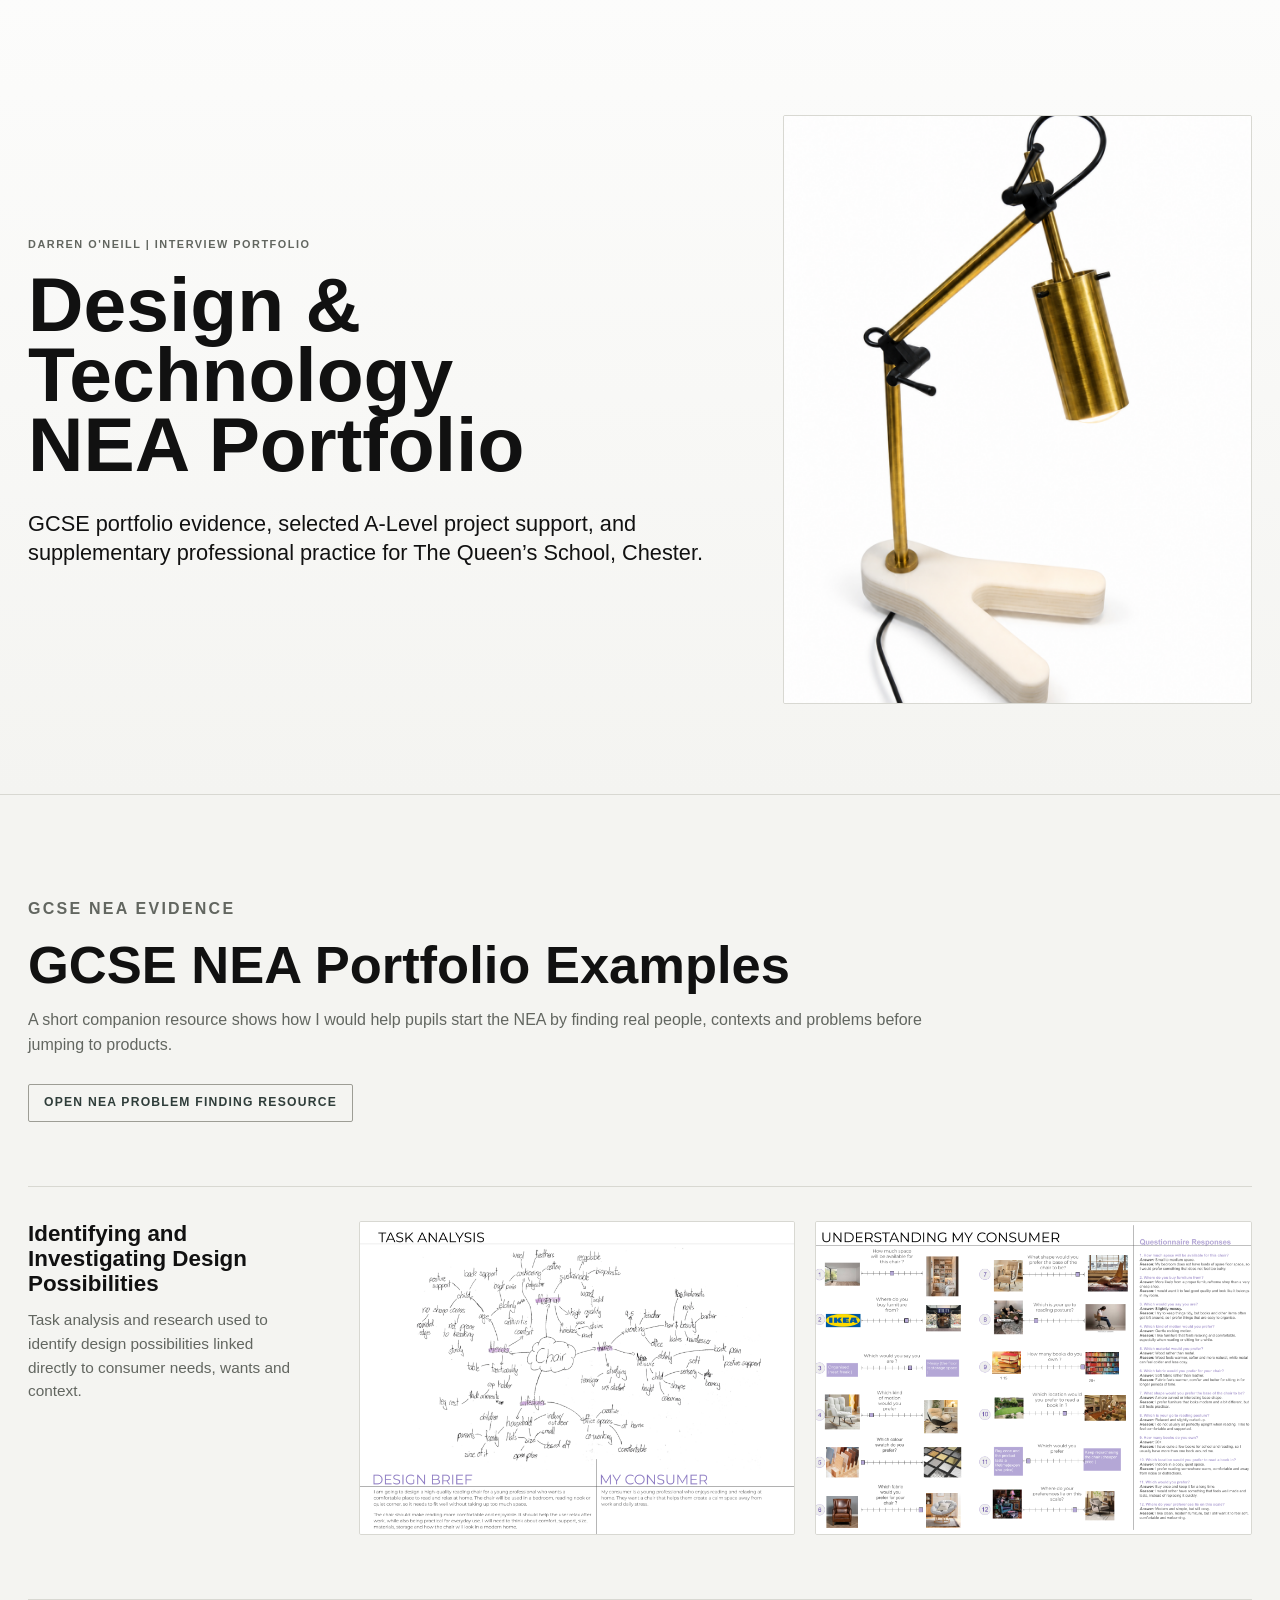
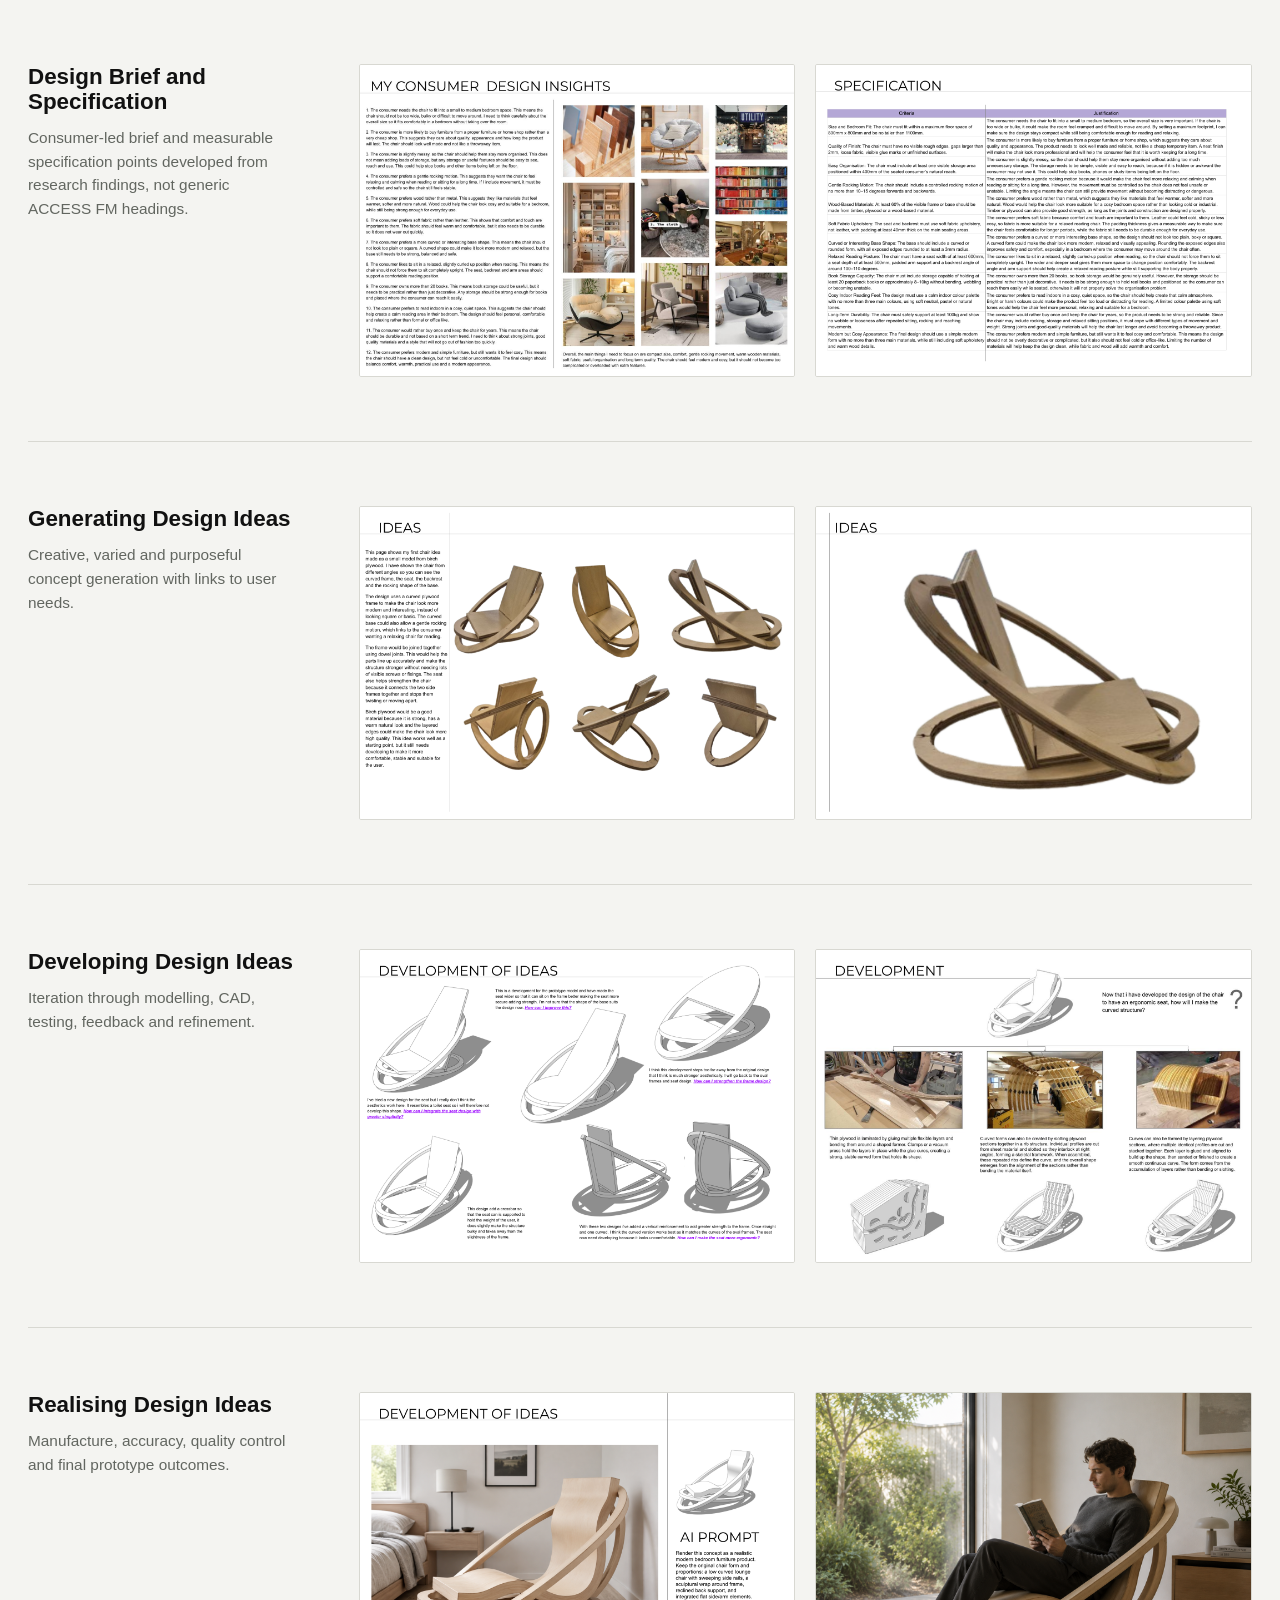
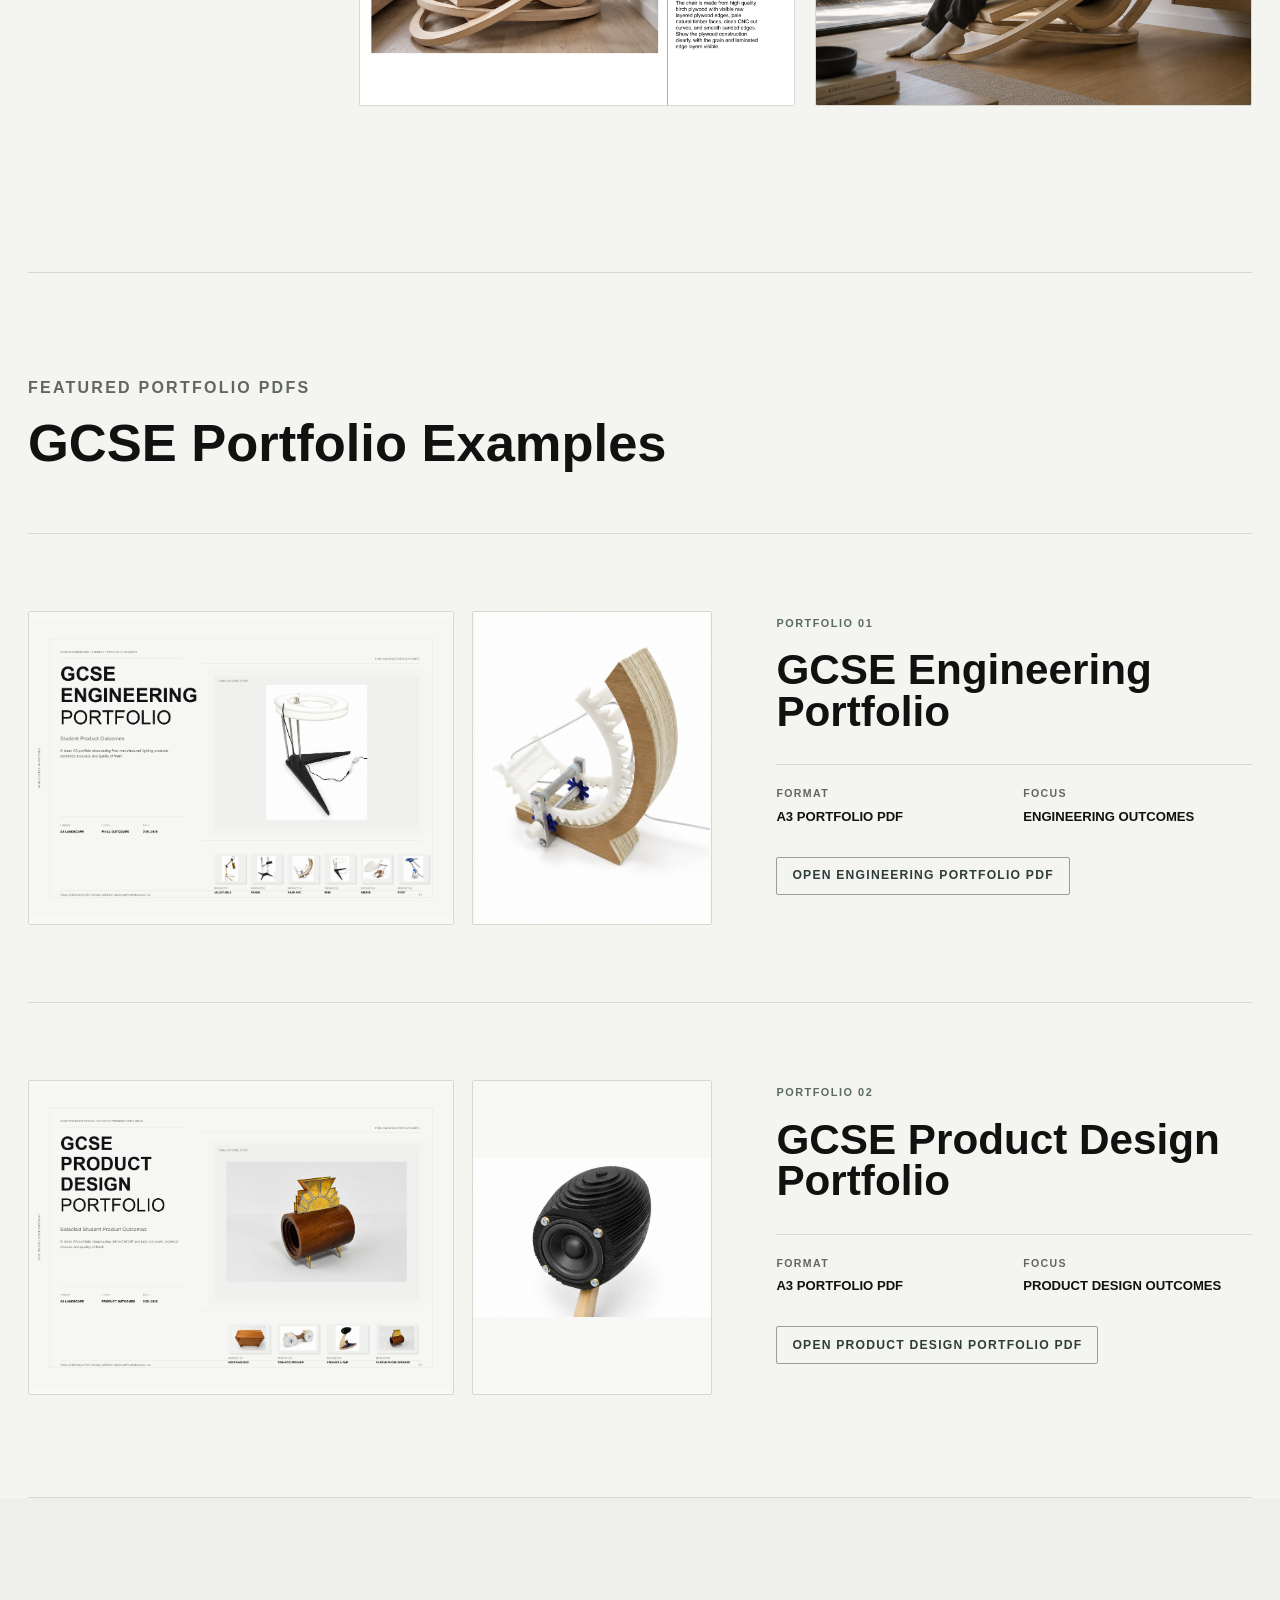
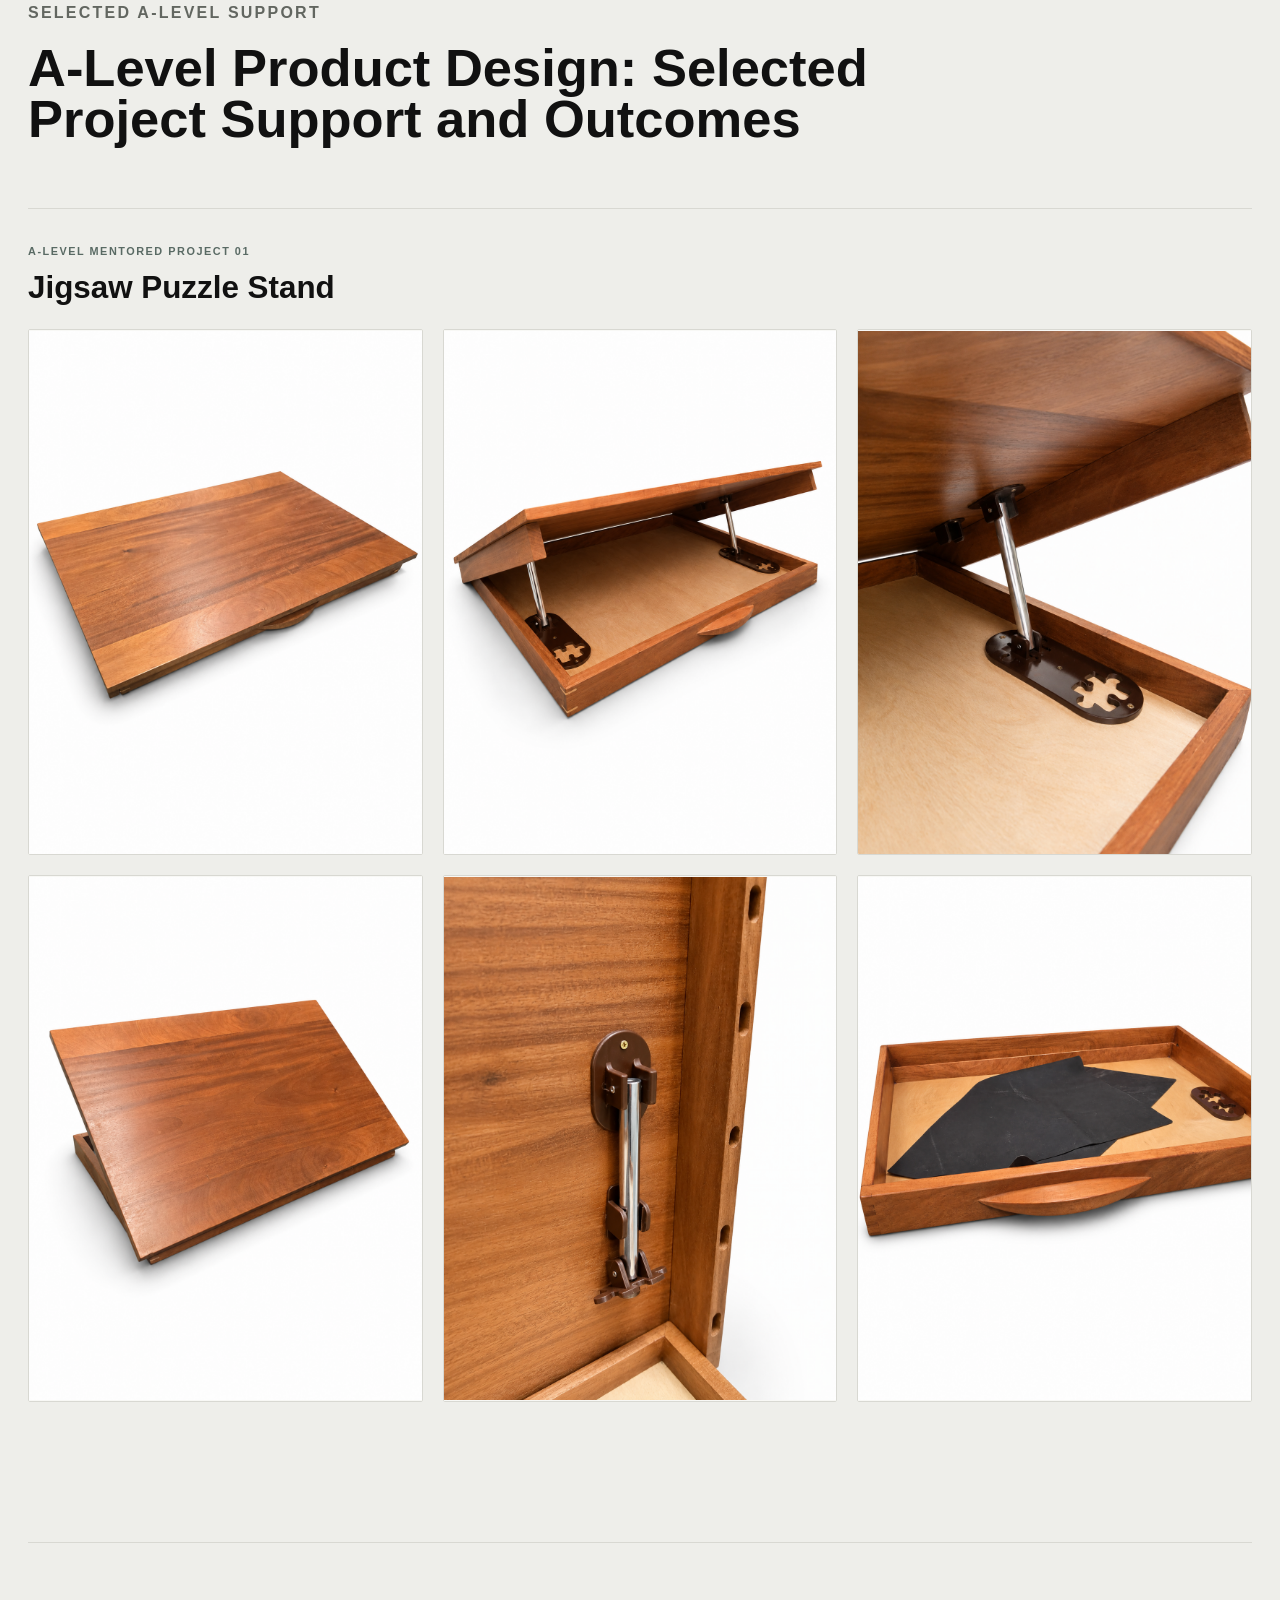
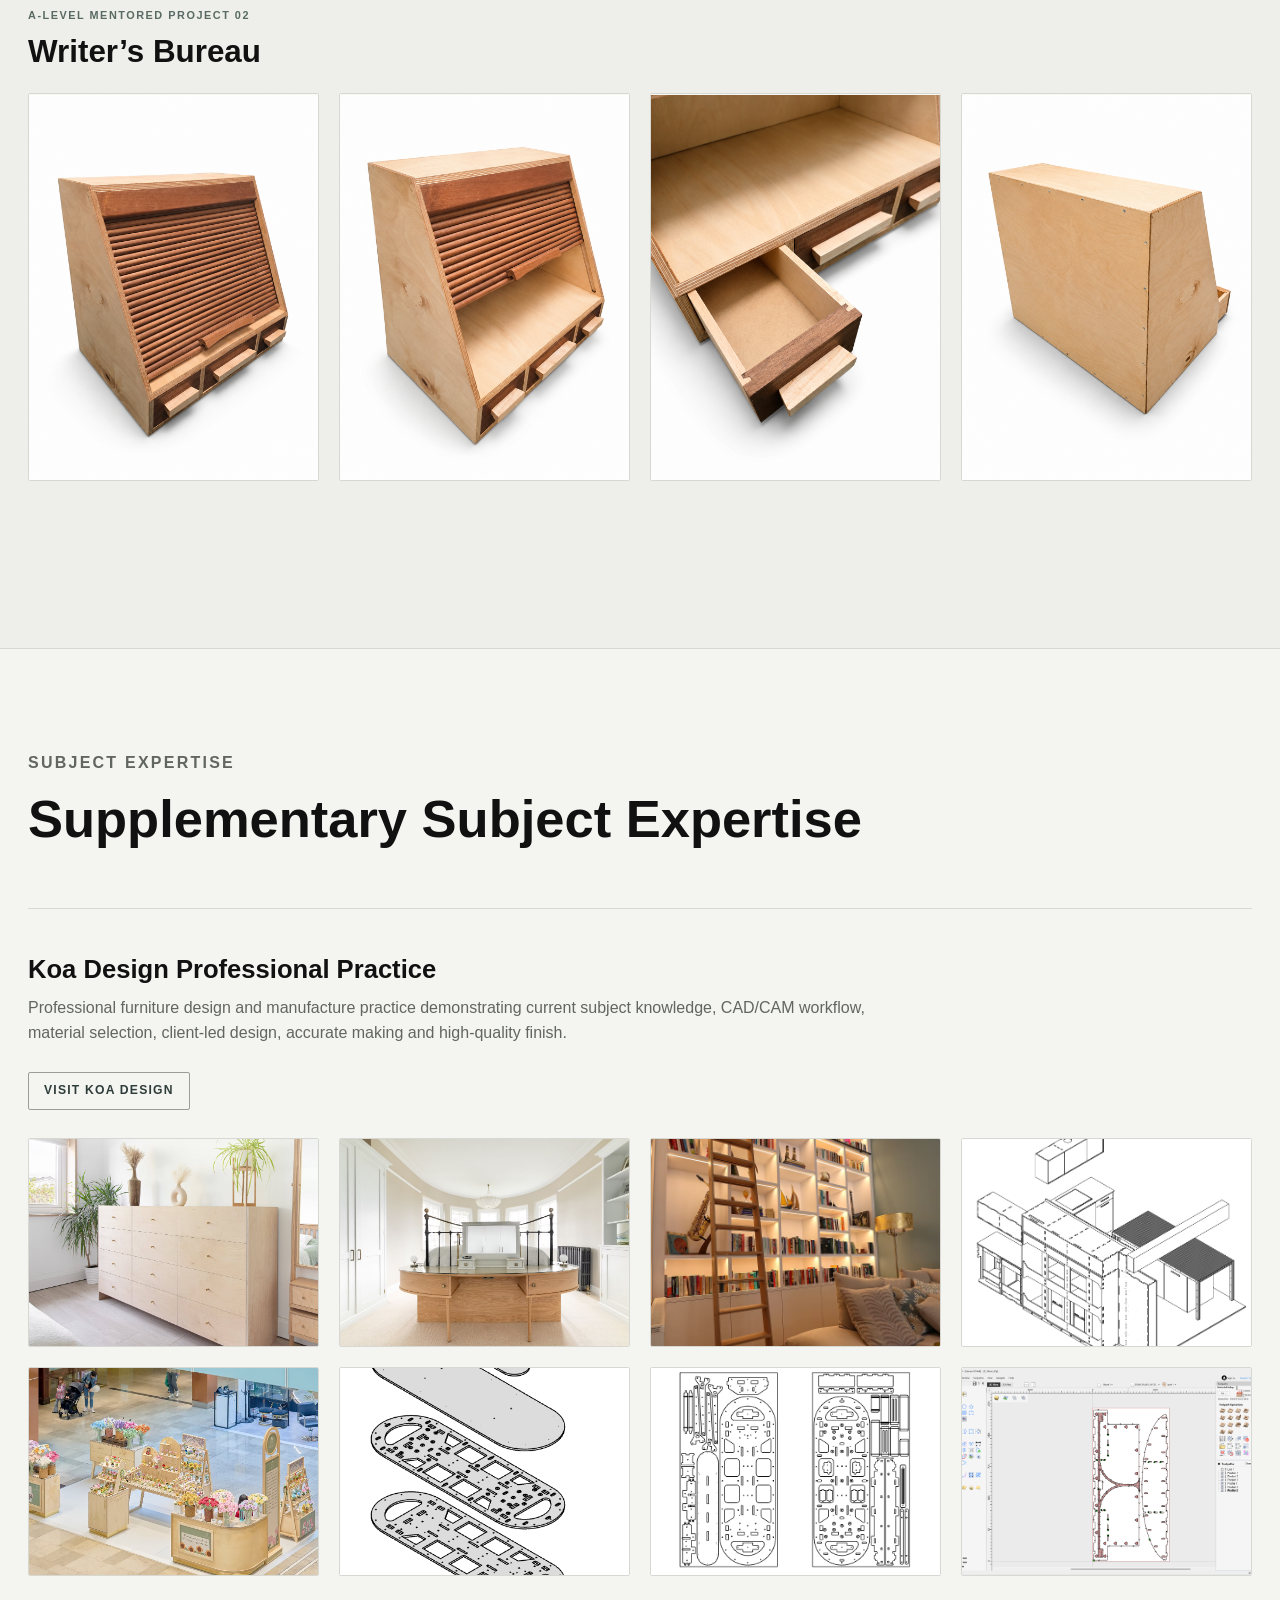
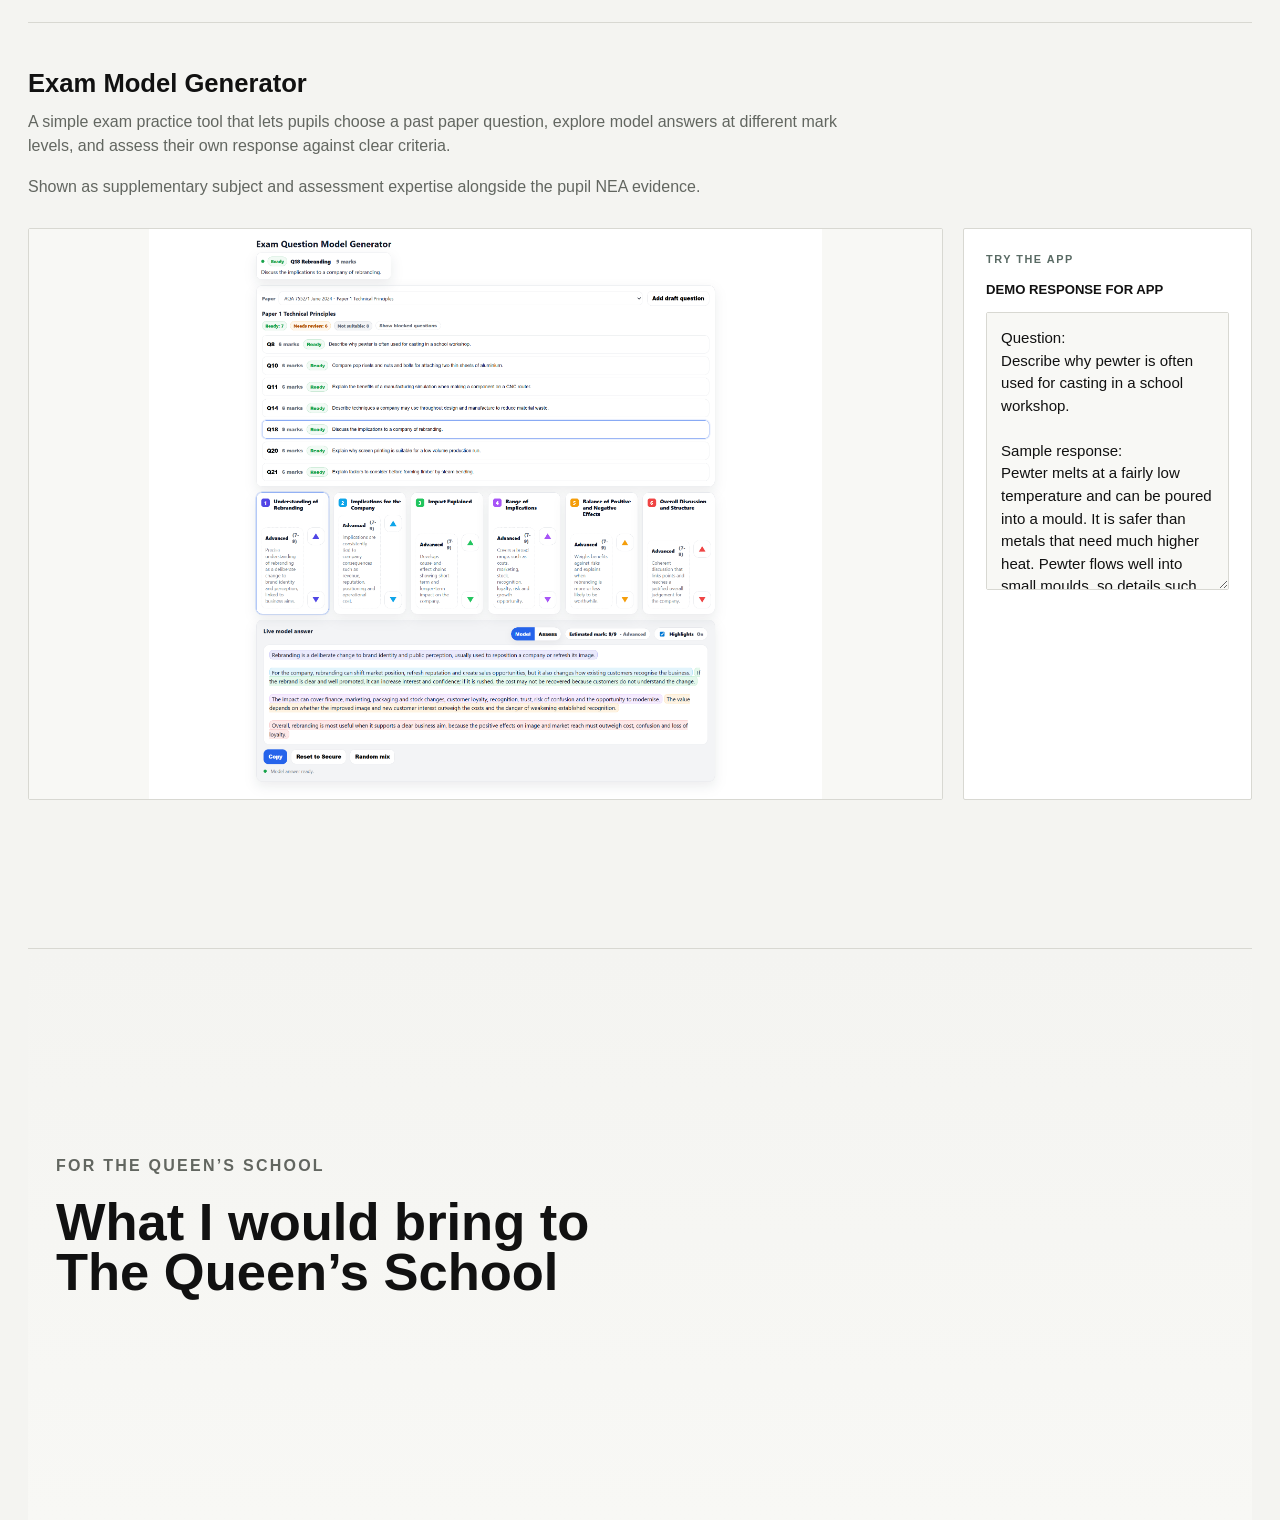
==== commit 54bceab7: "Add NEA problem finding homepage link and images" ====
--- a/index.html
+++ b/index.html
@@ -31,6 +31,8 @@
       <div class="section-header">
         <p class="section-kicker">GCSE NEA evidence</p>
         <h2 id="gcse-heading">GCSE NEA Portfolio Examples</h2>
+        <p>A short companion resource shows how I would help pupils start the NEA by finding real people, contexts and problems before jumping to products.</p>
+        <a class="pdf-link" href="nea-problem-finding.html">Open NEA Problem Finding Resource</a>
       </div>
 
       <article class="portfolio-band">
--- a/styles.css
+++ b/styles.css
@@ -676,6 +676,901 @@
   font-size: 0.98rem;
 }
 
+.nea-resource-page {
+  --bg: #f4f1ea;
+  --paper: #ffffff;
+  --paper-soft: #faf8f3;
+  --ink: #181817;
+  --muted: #5f625d;
+  --nea-people: #8a5a44;
+  --nea-places: #4f6f68;
+  --nea-problems: #9a4f45;
+  --nea-products: #6a6478;
+  --nea-opportunities: #6f7f45;
+  --nea-evidence: #4d6f85;
+  --nea-people-rgb: 138, 90, 68;
+  --nea-places-rgb: 79, 111, 104;
+  --nea-problems-rgb: 154, 79, 69;
+  --nea-products-rgb: 106, 100, 120;
+  --nea-opportunities-rgb: 111, 127, 69;
+  --nea-evidence-rgb: 77, 111, 133;
+  background: var(--bg);
+  color: var(--ink);
+}
+
+.nea-resource-page .site-hero {
+  min-height: 72vh;
+  background:
+    linear-gradient(180deg, rgba(255, 255, 255, 0.72), rgba(244, 241, 234, 0.92)),
+    var(--bg);
+}
+
+.nea-resource-page .nea-hero-quote {
+  max-width: 900px;
+}
+
+.nea-resource-page .intro {
+  margin-bottom: 0;
+}
+
+.nea-resource-page .nea-icon-sprite {
+  display: none;
+}
+
+.nea-resource-page .nea-icon {
+  width: 1.25rem;
+  height: 1.25rem;
+  flex: 0 0 auto;
+  fill: none;
+  stroke: currentColor;
+  stroke-linecap: round;
+  stroke-linejoin: round;
+  stroke-width: 1.8;
+}
+
+.nea-resource-page .nea-mindmap-icon {
+  width: 1.12rem;
+  height: 1.12rem;
+  color: var(--lens, currentColor);
+  opacity: 0.74;
+}
+
+.nea-resource-page .nea-lens {
+  --lens: var(--accent);
+  --lens-rgb: 89, 106, 100;
+}
+
+.nea-resource-page .nea-lens--people {
+  --lens: var(--nea-people);
+  --lens-rgb: var(--nea-people-rgb);
+}
+
+.nea-resource-page .nea-lens--places {
+  --lens: var(--nea-places);
+  --lens-rgb: var(--nea-places-rgb);
+}
+
+.nea-resource-page .nea-lens--problems {
+  --lens: var(--nea-problems);
+  --lens-rgb: var(--nea-problems-rgb);
+}
+
+.nea-resource-page .nea-lens--products {
+  --lens: var(--nea-products);
+  --lens-rgb: var(--nea-products-rgb);
+}
+
+.nea-resource-page .nea-lens--opportunities {
+  --lens: var(--nea-opportunities);
+  --lens-rgb: var(--nea-opportunities-rgb);
+}
+
+.nea-resource-page .nea-lens--evidence {
+  --lens: var(--nea-evidence);
+  --lens-rgb: var(--nea-evidence-rgb);
+}
+
+.nea-resource-page .nea-highlight {
+  --highlight: var(--accent);
+  --highlight-rgb: 89, 106, 100;
+  padding: 0 0.04em;
+  background: linear-gradient(180deg, transparent 56%, rgba(var(--highlight-rgb), 0.2) 56%);
+  color: var(--ink);
+  font-weight: 700;
+}
+
+.nea-resource-page .nea-highlight--people {
+  --highlight: var(--nea-people);
+  --highlight-rgb: var(--nea-people-rgb);
+}
+
+.nea-resource-page .nea-highlight--places {
+  --highlight: var(--nea-places);
+  --highlight-rgb: var(--nea-places-rgb);
+}
+
+.nea-resource-page .nea-highlight--problems {
+  --highlight: var(--nea-problems);
+  --highlight-rgb: var(--nea-problems-rgb);
+}
+
+.nea-resource-page .nea-highlight--products {
+  --highlight: var(--nea-products);
+  --highlight-rgb: var(--nea-products-rgb);
+}
+
+.nea-resource-page .nea-highlight--opportunities {
+  --highlight: var(--nea-opportunities);
+  --highlight-rgb: var(--nea-opportunities-rgb);
+}
+
+.nea-resource-page .nea-highlight--evidence {
+  --highlight: var(--nea-evidence);
+  --highlight-rgb: var(--nea-evidence-rgb);
+}
+
+.nea-resource-page .nea-token {
+  display: inline;
+  padding: 0 0.18em 0.08em;
+  border-bottom: 2px solid rgba(var(--nea-evidence-rgb), 0.34);
+  color: var(--ink);
+  font-weight: 700;
+}
+
+.nea-resource-page .nea-tag {
+  display: inline-flex;
+  min-height: 28px;
+  align-items: center;
+  gap: 6px;
+  padding: 4px 9px;
+  border: 1px solid rgba(var(--lens-rgb), 0.36);
+  border-radius: 999px;
+  background: rgba(var(--lens-rgb), 0.08);
+  color: var(--lens);
+  font-size: 0.72rem;
+  font-weight: 700;
+  line-height: 1;
+  text-transform: uppercase;
+}
+
+.nea-resource-page .nea-tag .nea-icon {
+  width: 0.92rem;
+  height: 0.92rem;
+}
+
+.nea-resource-page .nea-card-heading {
+  display: flex;
+  align-items: center;
+  flex-wrap: wrap;
+  gap: 10px;
+  margin-bottom: 12px;
+  color: var(--lens);
+}
+
+.nea-resource-page .nea-card-heading h3,
+.nea-resource-page .nea-card-heading .section-kicker {
+  margin-bottom: 0;
+}
+
+.nea-resource-page .nea-card-heading h3 {
+  color: var(--ink);
+}
+
+.nea-resource-page .nea-card-heading .nea-icon {
+  width: 1.45rem;
+  height: 1.45rem;
+}
+
+.nea-resource-page .nea-card-heading > .nea-mindmap-icon {
+  width: 1.12rem;
+  height: 1.12rem;
+}
+
+.nea-resource-page .nea-starter-heading {
+  display: inline-flex;
+  align-items: center;
+  gap: 7px;
+}
+
+.nea-resource-page .nea-card-heading .nea-starter-heading .nea-mindmap-icon {
+  width: 1.08rem;
+  height: 1.08rem;
+  color: var(--lens);
+}
+
+.nea-resource-page .nea-mindmap-note {
+  display: inline-flex;
+  align-items: center;
+  gap: 8px;
+  margin: 18px 0 0;
+  padding-top: 14px;
+  border-top: 1px solid rgba(var(--nea-evidence-rgb), 0.22);
+  color: var(--muted);
+  font-size: 0.92rem;
+}
+
+.nea-resource-page .nea-mindmap-note .nea-mindmap-icon {
+  color: var(--nea-evidence);
+}
+
+.nea-resource-page .nea-hero-image-panel {
+  position: relative;
+  display: grid;
+  min-height: clamp(430px, 46vw, 650px);
+  grid-template-rows: minmax(0, 1fr) auto;
+  gap: 10px;
+  margin: 0;
+  padding: 10px;
+  overflow: hidden;
+  border: 1px solid rgba(var(--nea-places-rgb), 0.32);
+  border-radius: var(--radius);
+  background: var(--paper);
+  box-shadow: 0 18px 42px rgba(24, 24, 23, 0.08);
+}
+
+.nea-resource-page .nea-hero-image-panel::before {
+  content: "";
+  position: absolute;
+  z-index: 1;
+  inset: 10px 10px 40px;
+  border: 1px solid rgba(255, 255, 255, 0.42);
+  pointer-events: none;
+}
+
+.nea-resource-page .nea-hero-image-panel img {
+  width: 100%;
+  height: 100%;
+  min-height: 0;
+  object-fit: cover;
+}
+
+.nea-resource-page .nea-hero-image-panel figcaption {
+  color: var(--nea-places);
+  font-size: 0.68rem;
+  font-weight: 700;
+  letter-spacing: 0.14em;
+  line-height: 1.2;
+  text-transform: uppercase;
+}
+
+.nea-resource-page .nea-card-grid,
+.nea-resource-page .nea-card-grid-three,
+.nea-resource-page .nea-journey-grid,
+.nea-resource-page .nea-example-list,
+.nea-resource-page .nea-checklist,
+.nea-resource-page .nea-chip-groups {
+  display: grid;
+  gap: 20px;
+}
+
+.nea-resource-page .nea-card-grid,
+.nea-resource-page .nea-card-grid-three {
+  grid-template-columns: repeat(3, minmax(0, 1fr));
+}
+
+.nea-resource-page .nea-journey-grid,
+.nea-resource-page .nea-checklist {
+  grid-template-columns: repeat(3, minmax(0, 1fr));
+}
+
+.nea-resource-page .nea-chip-groups {
+  grid-template-columns: repeat(auto-fit, minmax(210px, 1fr));
+}
+
+.nea-resource-page .nea-comparison-card,
+.nea-resource-page .nea-info-card,
+.nea-resource-page .nea-statement-frame,
+.nea-resource-page .nea-checklist li,
+.nea-resource-page .nea-warning,
+.nea-resource-page .nea-chip-group {
+  border: 1px solid var(--line);
+  border-radius: var(--radius);
+  background: var(--paper);
+  box-shadow: none;
+}
+
+.nea-resource-page .nea-comparison-card,
+.nea-resource-page .nea-info-card,
+.nea-resource-page .nea-statement-frame,
+.nea-resource-page .nea-checklist li,
+.nea-resource-page .nea-chip-group {
+  padding: 24px;
+}
+
+.nea-resource-page .nea-comparison-card blockquote {
+  margin: 0;
+  color: var(--ink);
+  font-size: clamp(1.15rem, 1.7vw, 1.55rem);
+  line-height: 1.28;
+}
+
+.nea-resource-page .nea-info-card,
+.nea-resource-page .nea-comparison-card,
+.nea-resource-page .nea-chip-group {
+  position: relative;
+}
+
+.nea-resource-page .nea-info-card.nea-lens,
+.nea-resource-page .nea-comparison-card.nea-lens,
+.nea-resource-page .nea-chip-group.nea-lens {
+  border-top: 4px solid var(--lens);
+}
+
+.nea-resource-page .nea-contrast-flow {
+  display: grid;
+  grid-template-columns: minmax(0, 0.9fr) minmax(0, 1.1fr);
+  gap: 20px;
+  align-items: stretch;
+}
+
+.nea-resource-page .nea-contrast-card {
+  display: flex;
+  flex-direction: column;
+  gap: 16px;
+}
+
+.nea-resource-page .nea-contrast-card .nea-tag {
+  align-self: flex-start;
+  margin-top: auto;
+}
+
+.nea-resource-page .nea-comparison-media {
+  display: grid;
+  grid-column: 1 / -1;
+  min-height: 100%;
+  grid-template-rows: minmax(0, 1fr) auto;
+  margin: 0;
+  overflow: hidden;
+  border: 1px solid rgba(var(--nea-places-rgb), 0.28);
+  border-radius: var(--radius);
+  background: var(--paper-soft);
+  box-shadow: 0 12px 28px rgba(24, 24, 23, 0.06);
+}
+
+.nea-resource-page .nea-comparison-media img {
+  width: 100%;
+  height: 100%;
+  min-height: clamp(250px, 24vw, 380px);
+  object-fit: cover;
+  object-position: center center;
+}
+
+.nea-resource-page .nea-comparison-media figcaption {
+  padding: 9px 11px 10px;
+  color: var(--muted);
+  font-size: 0.78rem;
+  font-weight: 700;
+  line-height: 1.25;
+}
+
+.nea-resource-page .section-primary .band-copy p {
+  max-width: 390px;
+  margin-top: 18px;
+  padding: 16px 0 16px 18px;
+  border-left: 3px solid rgba(var(--nea-problems-rgb), 0.44);
+  background: linear-gradient(90deg, rgba(var(--nea-problems-rgb), 0.08), transparent 78%);
+  color: var(--ink);
+  font-size: clamp(1.14rem, 1.55vw, 1.38rem);
+  font-weight: 700;
+  line-height: 1.28;
+}
+
+.nea-resource-page .section-primary .section-header h2 {
+  max-width: 860px;
+  font-size: clamp(2.35rem, 5vw, 5.4rem);
+}
+
+.nea-resource-page .nea-info-card h3 {
+  font-size: clamp(1.15rem, 1.55vw, 1.48rem);
+}
+
+.nea-resource-page .nea-info-card p {
+  margin-bottom: 0;
+  color: var(--muted);
+}
+
+.nea-resource-page .nea-info-card p + p {
+  margin-top: 14px;
+}
+
+.nea-resource-page .nea-info-card strong {
+  color: var(--ink);
+}
+
+.nea-resource-page .nea-reveal-card {
+  display: flex;
+  flex-direction: column;
+}
+
+.nea-resource-page .nea-reveal-card h3 {
+  margin-bottom: 0;
+}
+
+.nea-resource-page .nea-info-card .nea-card-prompt {
+  margin-top: 12px;
+  color: var(--ink);
+  font-size: 1.08rem;
+  font-weight: 700;
+  line-height: 1.32;
+}
+
+.nea-resource-page .nea-reveal {
+  margin-top: 16px;
+  padding-top: 14px;
+  border-top: 1px solid var(--line);
+}
+
+.nea-resource-page .nea-reveal + .nea-reveal {
+  margin-top: 12px;
+}
+
+.nea-resource-page .nea-reveal summary {
+  color: var(--lens, var(--accent-dark));
+  cursor: pointer;
+  font-weight: 700;
+}
+
+.nea-resource-page .nea-reveal summary::marker {
+  color: var(--lens, var(--accent));
+}
+
+.nea-resource-page .nea-reveal summary::-webkit-details-marker {
+  color: var(--lens, var(--accent));
+}
+
+.nea-resource-page .nea-reveal summary:focus-visible {
+  outline: 3px solid rgba(var(--lens-rgb, 47, 95, 87), 0.24);
+  outline-offset: 4px;
+}
+
+.nea-resource-page .nea-reveal-content {
+  margin-top: 12px;
+  color: var(--muted);
+}
+
+.nea-resource-page .nea-reveal-content p {
+  margin-bottom: 0;
+  color: var(--muted);
+}
+
+.nea-resource-page .nea-reveal-content .nea-list,
+.nea-resource-page .nea-reveal-content .nea-checklist {
+  margin-top: 12px;
+}
+
+.nea-resource-page .nea-reveal-content .nea-checklist li {
+  padding: 14px;
+  font-size: 0.95rem;
+}
+
+.nea-resource-page .nea-reveal-warning {
+  margin: 0;
+  color: var(--ink);
+  font-size: 1.05rem;
+  line-height: 1.36;
+}
+
+.nea-resource-page .nea-standalone-reveal {
+  max-width: 980px;
+  margin: 20px 0 0;
+  padding: 18px 20px;
+  border: 1px solid var(--line);
+  border-radius: var(--radius);
+  background: var(--paper);
+}
+
+.nea-resource-page .nea-standalone-reveal + .nea-example-list {
+  margin-top: 20px;
+}
+
+.nea-resource-page .nea-compact-section {
+  padding-top: 72px;
+  padding-bottom: 72px;
+}
+
+.nea-resource-page .nea-compact-section .section-header {
+  margin-bottom: 30px;
+}
+
+.nea-resource-page .nea-key-line {
+  margin: 22px 0 0;
+  padding-top: 18px;
+  border-top: 1px solid var(--line);
+  color: var(--ink);
+  font-size: clamp(1.05rem, 1.45vw, 1.34rem);
+  line-height: 1.34;
+}
+
+.nea-resource-page .nea-thinking-panel {
+  max-width: 1120px;
+  overflow: hidden;
+  border: 1px solid var(--line);
+  border-radius: var(--radius);
+  background: var(--paper);
+}
+
+.nea-resource-page .nea-thinking-copy {
+  padding: 18px 20px;
+  border-bottom: 1px solid var(--line);
+  background:
+    linear-gradient(135deg, rgba(var(--nea-evidence-rgb), 0.07), rgba(var(--nea-opportunities-rgb), 0.06)),
+    var(--paper);
+}
+
+.nea-resource-page .nea-thinking-label {
+  max-width: 660px;
+  margin: 0;
+  color: var(--ink);
+  font-size: clamp(0.96rem, 1.35vw, 1.1rem);
+  font-weight: 700;
+  line-height: 1.3;
+}
+
+.nea-resource-page .nea-thinking-copy p:not(.nea-thinking-label) {
+  max-width: 820px;
+  margin: 8px 0 0;
+  color: var(--muted);
+  font-size: 0.96rem;
+  line-height: 1.45;
+}
+
+.nea-resource-page .nea-thinking-surface {
+  position: relative;
+  min-height: clamp(360px, 42vw, 540px);
+  overflow: hidden;
+  background:
+    radial-gradient(circle at 1px 1px, rgba(var(--nea-evidence-rgb), 0.16) 1px, transparent 1.5px) 0 0 / 26px 26px,
+    linear-gradient(135deg, rgba(var(--nea-people-rgb), 0.055), rgba(var(--nea-opportunities-rgb), 0.085)),
+    var(--paper-soft);
+}
+
+.nea-resource-page .nea-thinking-surface::before {
+  content: "";
+  position: absolute;
+  inset: 13% 9%;
+  border: 1px dashed rgba(var(--nea-evidence-rgb), 0.3);
+  border-radius: 48% 52% 46% 54%;
+  pointer-events: none;
+}
+
+.nea-resource-page .nea-thinking-surface::after {
+  content: "";
+  position: absolute;
+  z-index: 0;
+  inset: 21% 15% 20% 13%;
+  border-top: 3px solid rgba(var(--nea-evidence-rgb), 0.16);
+  border-right: 3px solid rgba(var(--nea-opportunities-rgb), 0.16);
+  border-bottom: 3px solid rgba(var(--nea-problems-rgb), 0.13);
+  border-left: 3px solid rgba(var(--nea-people-rgb), 0.13);
+  border-radius: 56% 44% 50% 46%;
+  transform: rotate(-5deg);
+  pointer-events: none;
+}
+
+.nea-resource-page .nea-thinking-route {
+  position: absolute;
+  z-index: 1;
+  inset: 9% 7%;
+  width: 86%;
+  height: 82%;
+  overflow: visible;
+  pointer-events: none;
+}
+
+.nea-resource-page .nea-thinking-route-line {
+  fill: none;
+  stroke-linecap: round;
+  stroke-linejoin: round;
+  vector-effect: non-scaling-stroke;
+}
+
+.nea-resource-page .nea-thinking-route-line--main {
+  stroke: rgba(var(--nea-evidence-rgb), 0.38);
+  stroke-dasharray: 10 12;
+  stroke-width: 2.4px;
+}
+
+.nea-resource-page .nea-thinking-route-line--return {
+  stroke: rgba(var(--nea-people-rgb), 0.28);
+  stroke-dasharray: 4 12;
+  stroke-width: 2px;
+}
+
+.nea-resource-page .nea-thinking-route-line--probe {
+  stroke: rgba(var(--nea-opportunities-rgb), 0.26);
+  stroke-dasharray: 2 10;
+  stroke-width: 2px;
+}
+
+.nea-resource-page .nea-thinking-labels {
+  position: absolute;
+  z-index: 2;
+  inset: 0;
+  pointer-events: none;
+}
+
+.nea-resource-page .nea-thinking-node {
+  position: absolute;
+  display: inline-flex;
+  align-items: center;
+  gap: 7px;
+  max-width: 170px;
+  padding: 8px 10px;
+  border: 1px solid rgba(var(--nea-evidence-rgb), 0.28);
+  border-radius: var(--radius);
+  background: rgba(255, 255, 255, 0.74);
+  color: rgba(24, 24, 23, 0.68);
+  font-size: 0.72rem;
+  font-weight: 700;
+  letter-spacing: 0.08em;
+  line-height: 1.2;
+  text-transform: uppercase;
+}
+
+.nea-resource-page .nea-thinking-node::before {
+  content: "";
+  width: 8px;
+  height: 8px;
+  flex: 0 0 auto;
+  border-radius: 999px;
+  background: currentColor;
+  opacity: 0.48;
+}
+
+.nea-resource-page .nea-thinking-node--notice {
+  top: 10%;
+  left: 9%;
+}
+
+.nea-resource-page .nea-thinking-node--question {
+  top: 12%;
+  right: 14%;
+}
+
+.nea-resource-page .nea-thinking-node--evidence {
+  top: 41%;
+  right: 8%;
+}
+
+.nea-resource-page .nea-thinking-node--sense {
+  right: 18%;
+  bottom: 12%;
+}
+
+.nea-resource-page .nea-thinking-node--reframe {
+  bottom: 13%;
+  left: 17%;
+}
+
+.nea-resource-page .nea-thinking-node--opportunity {
+  top: 40%;
+  left: 36%;
+}
+
+.nea-resource-page .nea-list {
+  margin: 0;
+  padding-left: 18px;
+  color: var(--muted);
+}
+
+.nea-resource-page .nea-list li + li {
+  margin-top: 7px;
+}
+
+.nea-resource-page .nea-journey-line .nea-info-card:not(:last-child)::after {
+  content: "";
+  position: absolute;
+  top: 42px;
+  right: -22px;
+  z-index: 2;
+  width: 18px;
+  height: 18px;
+  border-top: 1px solid var(--line-strong);
+  border-right: 1px solid var(--line-strong);
+  background: transparent;
+  transform: rotate(45deg);
+}
+
+.nea-resource-page .nea-chip-group h3 {
+  margin-bottom: 14px;
+  color: var(--ink);
+  font-size: 1rem;
+}
+
+.nea-resource-page .nea-chip-group .nea-friction-heading {
+  display: flex;
+  align-items: center;
+  gap: 8px;
+  margin-bottom: 16px;
+  padding-bottom: 11px;
+  border-bottom: 1px solid rgba(var(--lens-rgb), 0.28);
+  color: var(--ink);
+  font-size: 1.08rem;
+}
+
+.nea-resource-page .nea-chip-group .nea-friction-heading .nea-mindmap-icon {
+  color: var(--lens);
+}
+
+.nea-resource-page .nea-chip-list {
+  display: flex;
+  flex-wrap: wrap;
+  gap: 10px;
+  margin: 0;
+  padding: 0;
+  list-style: none;
+}
+
+.nea-resource-page .nea-chip {
+  padding: 9px 12px;
+  border: 1px solid rgba(var(--lens-rgb), 0.3);
+  border-radius: 999px;
+  background: rgba(var(--lens-rgb), 0.045);
+  color: var(--ink);
+  font-size: 0.9rem;
+  font-weight: 600;
+}
+
+.nea-resource-page .nea-statement-frame {
+  max-width: 1080px;
+  margin-bottom: 20px;
+  background: var(--paper-soft);
+}
+
+.nea-resource-page .nea-statement-note {
+  display: inline-flex;
+  margin-top: 18px;
+  padding: 9px 12px;
+  border: 1px solid rgba(var(--nea-evidence-rgb), 0.28);
+  border-radius: var(--radius);
+  background: rgba(var(--nea-evidence-rgb), 0.08);
+  color: var(--ink);
+  font-size: 0.95rem;
+  font-weight: 700;
+}
+
+.nea-resource-page .nea-statement-grid {
+  display: grid;
+  grid-template-columns: repeat(5, minmax(0, 1fr));
+  gap: 12px;
+}
+
+.nea-resource-page .nea-statement-ingredient {
+  min-height: 100%;
+  padding: 16px;
+  border: 1px solid rgba(var(--lens-rgb), 0.28);
+  border-top: 4px solid var(--lens);
+  border-radius: var(--radius);
+  background: var(--paper);
+}
+
+.nea-resource-page .nea-statement-ingredient h3 {
+  margin-bottom: 8px;
+  color: var(--ink);
+  font-size: clamp(0.98rem, 1.15vw, 1.14rem);
+  line-height: 1.18;
+}
+
+.nea-resource-page .nea-statement-ingredient p {
+  margin-bottom: 0;
+  color: var(--muted);
+  font-size: 0.9rem;
+  line-height: 1.35;
+}
+
+.nea-resource-page .nea-statement-frame p {
+  margin-bottom: 0;
+  color: var(--ink);
+  font-size: clamp(1.22rem, 2vw, 1.85rem);
+  line-height: 1.26;
+}
+
+.nea-resource-page .nea-statement-frame .nea-statement-ingredient p {
+  color: var(--muted);
+  font-size: 0.9rem;
+  line-height: 1.35;
+}
+
+.nea-resource-page .nea-example-list {
+  grid-template-columns: 1fr;
+  max-width: 980px;
+}
+
+.nea-resource-page .nea-example-caution {
+  max-width: 980px;
+  margin: 0 0 20px;
+  color: var(--muted);
+  font-size: 0.94rem;
+}
+
+.nea-resource-page .nea-ingredient-list {
+  display: grid;
+  gap: 10px;
+  margin: 0;
+}
+
+.nea-resource-page .nea-ingredient-list div {
+  display: grid;
+  grid-template-columns: minmax(130px, 0.34fr) minmax(0, 1fr);
+  gap: 12px;
+  padding: 10px 0;
+  border-bottom: 1px solid var(--line);
+}
+
+.nea-resource-page .nea-ingredient-list div:last-child {
+  border-bottom: 0;
+}
+
+.nea-resource-page .nea-ingredient-list dt,
+.nea-resource-page .nea-ingredient-list dd {
+  margin: 0;
+}
+
+.nea-resource-page .nea-ingredient-list dt {
+  color: var(--ink);
+  font-weight: 700;
+}
+
+.nea-resource-page .nea-ingredient-list dd {
+  color: var(--muted);
+}
+
+.nea-resource-page .nea-checklist {
+  margin: 0;
+  padding: 0;
+  list-style: none;
+}
+
+.nea-resource-page .nea-checklist li {
+  color: var(--ink);
+  font-weight: 700;
+}
+
+.nea-resource-page .nea-context-tags,
+.nea-resource-page .nea-visual-note {
+  display: flex;
+  flex-wrap: wrap;
+  gap: 8px;
+  margin-bottom: 14px;
+}
+
+.nea-resource-page .nea-visual-note {
+  margin-top: 18px;
+  margin-bottom: 0;
+}
+
+.nea-resource-page .nea-warning {
+  max-width: 980px;
+  margin: 24px 0 0;
+  padding: 24px;
+  color: var(--ink);
+  font-size: clamp(1.05rem, 1.45vw, 1.34rem);
+  line-height: 1.36;
+}
+
+.nea-resource-page .nea-final-message {
+  position: relative;
+  padding-top: 28px;
+  border-top: 2px solid rgba(var(--nea-opportunities-rgb), 0.36);
+}
+
+.nea-resource-page .nea-final-icon {
+  display: inline-grid;
+  width: 48px;
+  height: 48px;
+  margin-bottom: 18px;
+  place-items: center;
+  border: 1px solid rgba(var(--nea-opportunities-rgb), 0.36);
+  border-radius: 999px;
+  background: rgba(var(--nea-opportunities-rgb), 0.08);
+  color: var(--nea-opportunities);
+}
+
+.nea-resource-page .nea-final-icon .nea-icon {
+  width: 1.55rem;
+  height: 1.55rem;
+}
+
 .lightbox {
   position: fixed;
   z-index: 50;
@@ -776,6 +1671,10 @@
     min-height: 320px;
   }
 
+  .nea-resource-page .nea-hero-image-panel {
+    min-height: clamp(340px, 58vw, 520px);
+  }
+
   .featured-portfolio,
   .portfolio-band {
     grid-template-columns: 1fr;
@@ -789,9 +1688,29 @@
     max-width: 720px;
   }
 
+  .nea-resource-page .nea-contrast-flow {
+    grid-template-columns: 1fr;
+  }
+
+  .nea-resource-page .nea-comparison-media img {
+    min-height: min(56vw, 360px);
+  }
+
   .image-grid-three,
   .image-grid-four {
     grid-template-columns: repeat(2, minmax(0, 1fr));
+  }
+
+  .nea-resource-page .nea-card-grid,
+  .nea-resource-page .nea-card-grid-three,
+  .nea-resource-page .nea-journey-grid,
+  .nea-resource-page .nea-chip-groups,
+  .nea-resource-page .nea-checklist {
+    grid-template-columns: repeat(2, minmax(0, 1fr));
+  }
+
+  .nea-resource-page .nea-statement-grid {
+    grid-template-columns: repeat(3, minmax(0, 1fr));
   }
 }
 
@@ -811,6 +1730,10 @@
     min-height: 0;
   }
 
+  .nea-resource-page .site-hero {
+    min-height: 0;
+  }
+
   .hero-inner {
     padding: 54px 0 44px;
     gap: 32px;
@@ -820,9 +1743,22 @@
     min-height: 240px;
   }
 
+  .nea-resource-page .nea-hero-image-panel {
+    min-height: clamp(300px, 72vw, 430px);
+    padding: 8px;
+  }
+
+  .nea-resource-page .nea-hero-image-panel::before {
+    inset: 8px 8px 38px;
+  }
+
   h1 {
     font-size: clamp(2.95rem, 13vw, 4.35rem);
     line-height: 0.96;
+  }
+
+  .nea-resource-page h1 {
+    font-size: clamp(2.55rem, 11vw, 3.3rem);
   }
 
   h2 {
@@ -894,6 +1830,113 @@
 
   .project-copy {
     padding: 24px;
+  }
+
+  .nea-resource-page .nea-card-grid,
+  .nea-resource-page .nea-card-grid-three,
+  .nea-resource-page .nea-journey-grid,
+  .nea-resource-page .nea-chip-groups,
+  .nea-resource-page .nea-checklist {
+    grid-template-columns: 1fr;
+  }
+
+  .nea-resource-page .nea-statement-grid,
+  .nea-resource-page .nea-ingredient-list div {
+    grid-template-columns: 1fr;
+  }
+
+  .nea-resource-page .section-primary .band-copy p {
+    max-width: 100%;
+    font-size: 1rem;
+    overflow-wrap: break-word;
+  }
+
+  .nea-resource-page .nea-contrast-flow {
+    grid-template-columns: 1fr;
+  }
+
+  .nea-resource-page .nea-comparison-media img {
+    min-height: min(64vw, 340px);
+  }
+
+  .nea-resource-page .nea-thinking-copy {
+    padding: 16px;
+  }
+
+  .nea-resource-page .nea-thinking-copy p:not(.nea-thinking-label) {
+    font-size: 0.92rem;
+  }
+
+  .nea-resource-page .nea-thinking-surface {
+    min-height: min(72vh, 470px);
+  }
+
+  .nea-resource-page .nea-thinking-surface::before {
+    inset: 16% 8%;
+  }
+
+  .nea-resource-page .nea-thinking-route {
+    inset: 11% 5%;
+    width: 90%;
+    height: 78%;
+  }
+
+  .nea-resource-page .nea-thinking-node {
+    max-width: 118px;
+    padding: 7px 8px;
+    font-size: 0.6rem;
+    letter-spacing: 0.06em;
+  }
+
+  .nea-resource-page .nea-thinking-node--notice {
+    top: 8%;
+    left: 6%;
+  }
+
+  .nea-resource-page .nea-thinking-node--question {
+    top: 10%;
+    right: auto;
+    left: 58%;
+  }
+
+  .nea-resource-page .nea-thinking-node--evidence {
+    top: 38%;
+    right: auto;
+    left: 52%;
+  }
+
+  .nea-resource-page .nea-thinking-node--sense {
+    right: auto;
+    left: 54%;
+    bottom: 10%;
+  }
+
+  .nea-resource-page .nea-thinking-node--reframe {
+    bottom: 11%;
+    left: 6%;
+  }
+
+  .nea-resource-page .nea-thinking-node--opportunity {
+    top: 51%;
+    left: 28%;
+  }
+
+  .nea-resource-page .nea-journey-line .nea-info-card::after {
+    content: none;
+  }
+
+  .nea-resource-page .nea-comparison-card,
+  .nea-resource-page .nea-info-card,
+  .nea-resource-page .nea-statement-frame,
+  .nea-resource-page .nea-checklist li,
+  .nea-resource-page .nea-warning,
+  .nea-resource-page .nea-chip-group {
+    padding: 20px;
+  }
+
+  .nea-resource-page .nea-compact-section {
+    padding-top: 58px;
+    padding-bottom: 58px;
   }
 }
 
@@ -922,6 +1965,10 @@
     border-bottom: 2px solid #000000;
   }
 
+  .nea-resource-page .site-hero {
+    min-height: 0;
+  }
+
   .hero-inner,
   .section,
   .closing-copy {
@@ -934,6 +1981,10 @@
     display: none;
   }
 
+  .nea-resource-page .nea-hero-image-panel {
+    display: none;
+  }
+
   .site-hero .eyebrow,
   .site-hero .intro,
   .tagline {
@@ -955,10 +2006,43 @@
 
   .portfolio-band,
   .project-grid,
+  .nea-resource-page .nea-card-grid,
+  .nea-resource-page .nea-card-grid-three,
+  .nea-resource-page .nea-journey-grid,
+  .nea-resource-page .nea-example-list,
+  .nea-resource-page .nea-chip-groups,
+  .nea-resource-page .nea-checklist,
   .exam-model-showcase,
   .image-grid,
   .image-grid-three,
   .image-grid-four {
+    display: block;
+  }
+
+  .nea-resource-page .nea-comparison-card,
+  .nea-resource-page .nea-info-card,
+  .nea-resource-page .nea-statement-frame,
+  .nea-resource-page .nea-checklist li,
+  .nea-resource-page .nea-warning,
+  .nea-resource-page .nea-chip-group {
+    margin: 12px 0;
+    break-inside: avoid;
+  }
+
+  .nea-resource-page .nea-chip {
+    display: inline-block;
+    position: static;
+    width: auto;
+    margin: 4px;
+    transform: none;
+  }
+
+  .nea-resource-page .nea-reveal,
+  .nea-resource-page .nea-standalone-reveal {
+    break-inside: avoid;
+  }
+
+  .nea-resource-page .nea-reveal:not([open]) .nea-reveal-content {
     display: block;
   }
 
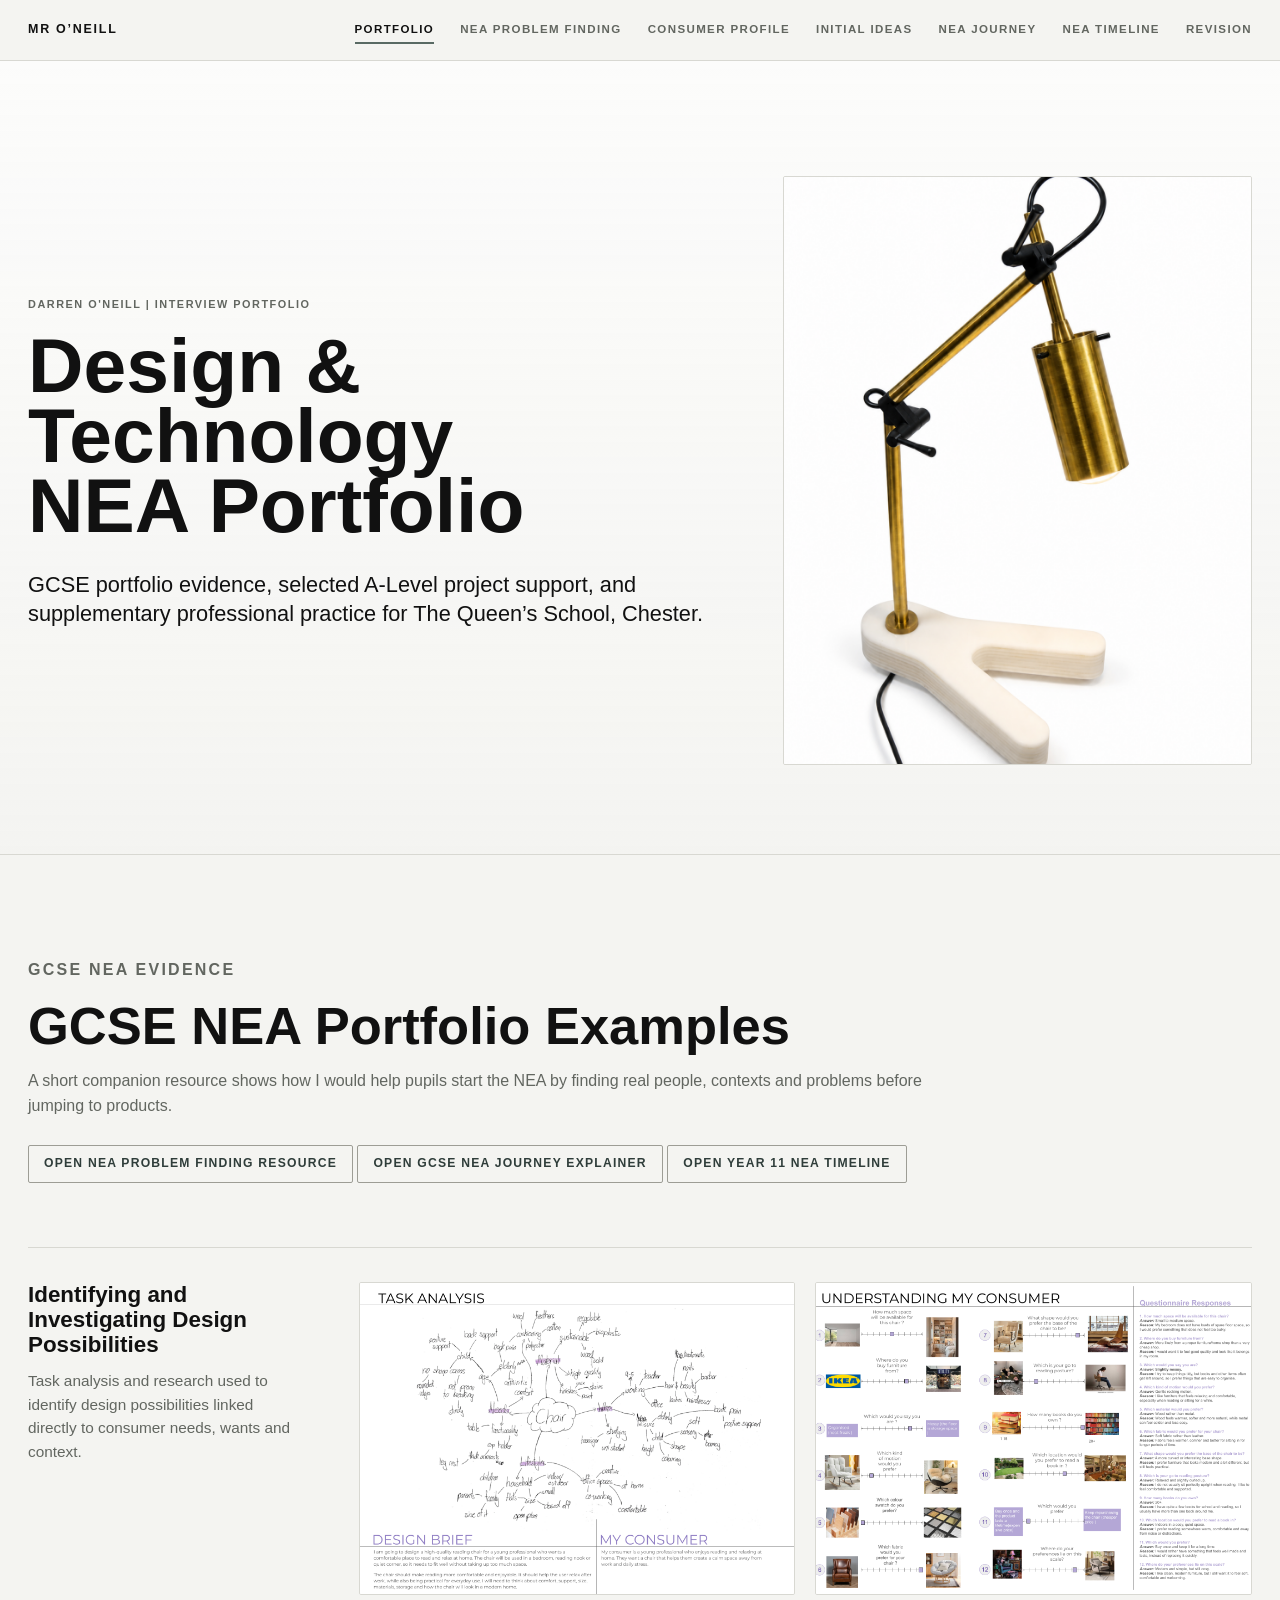
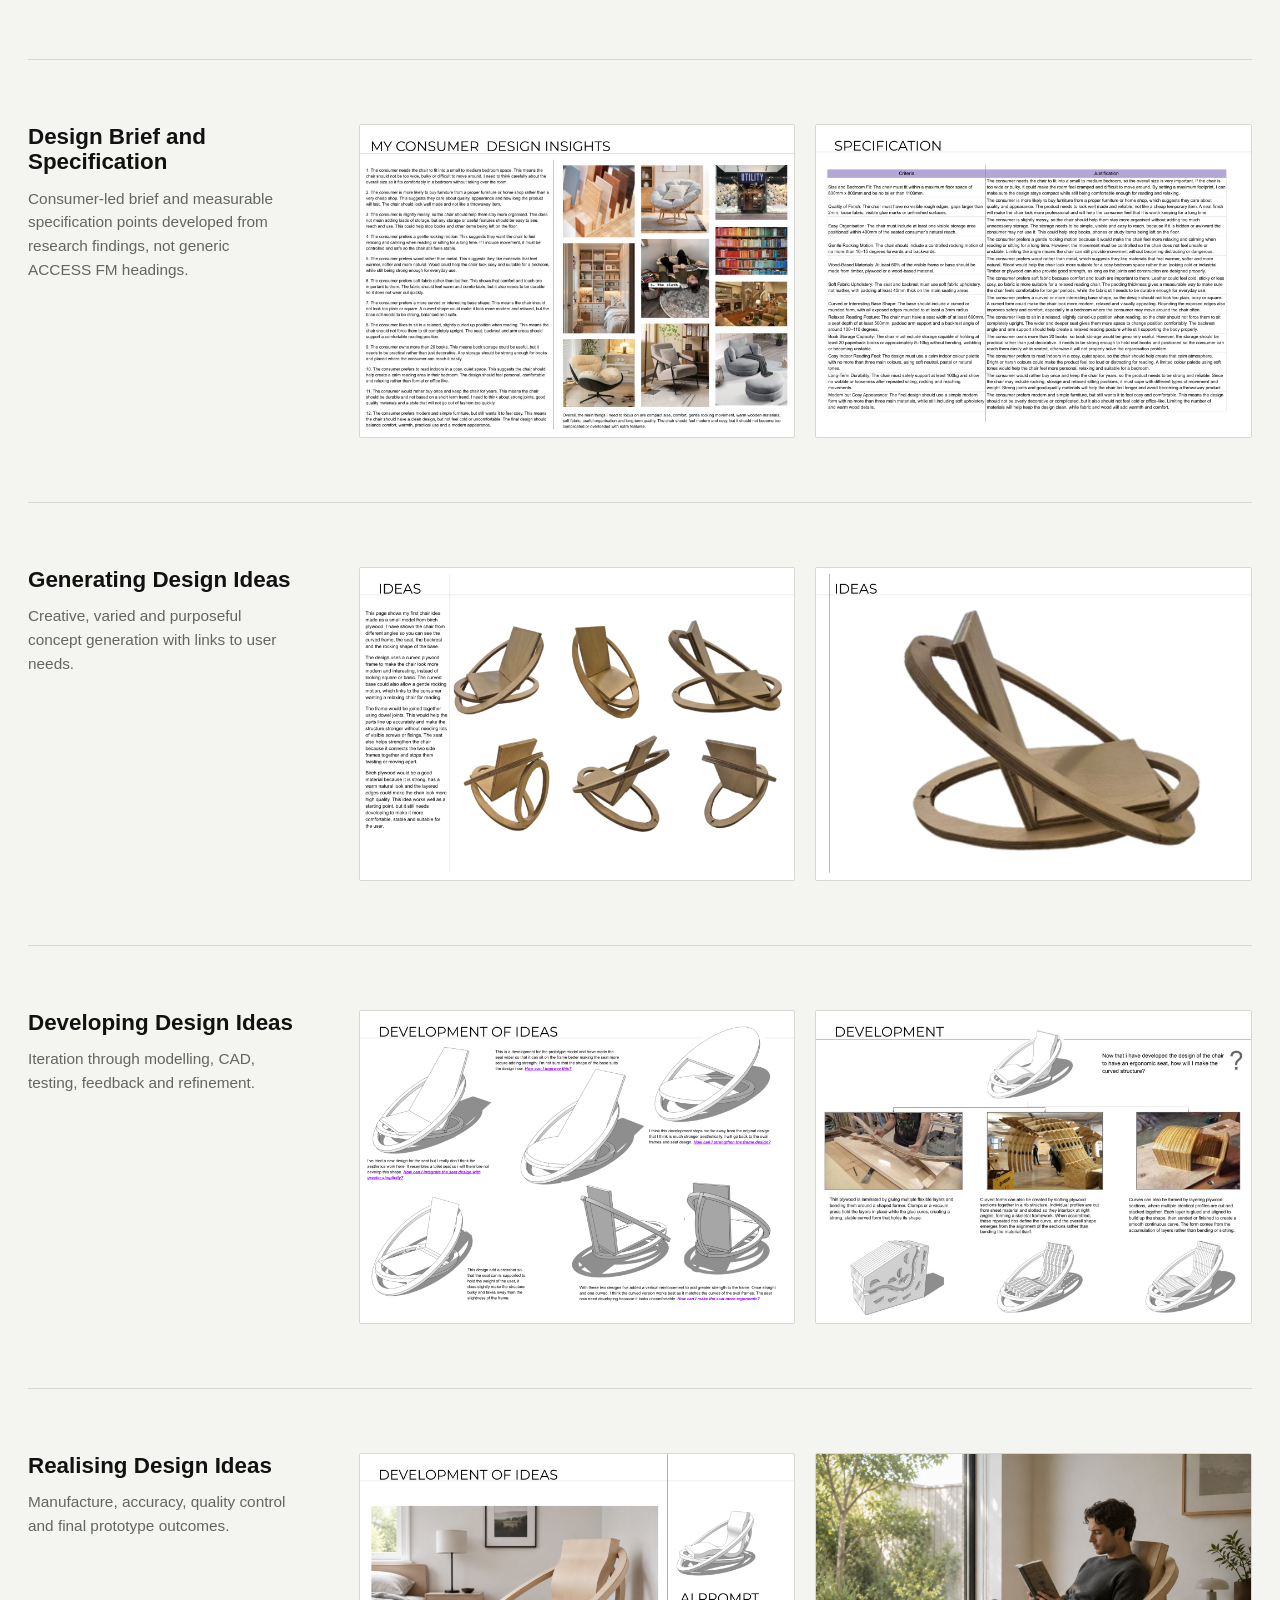
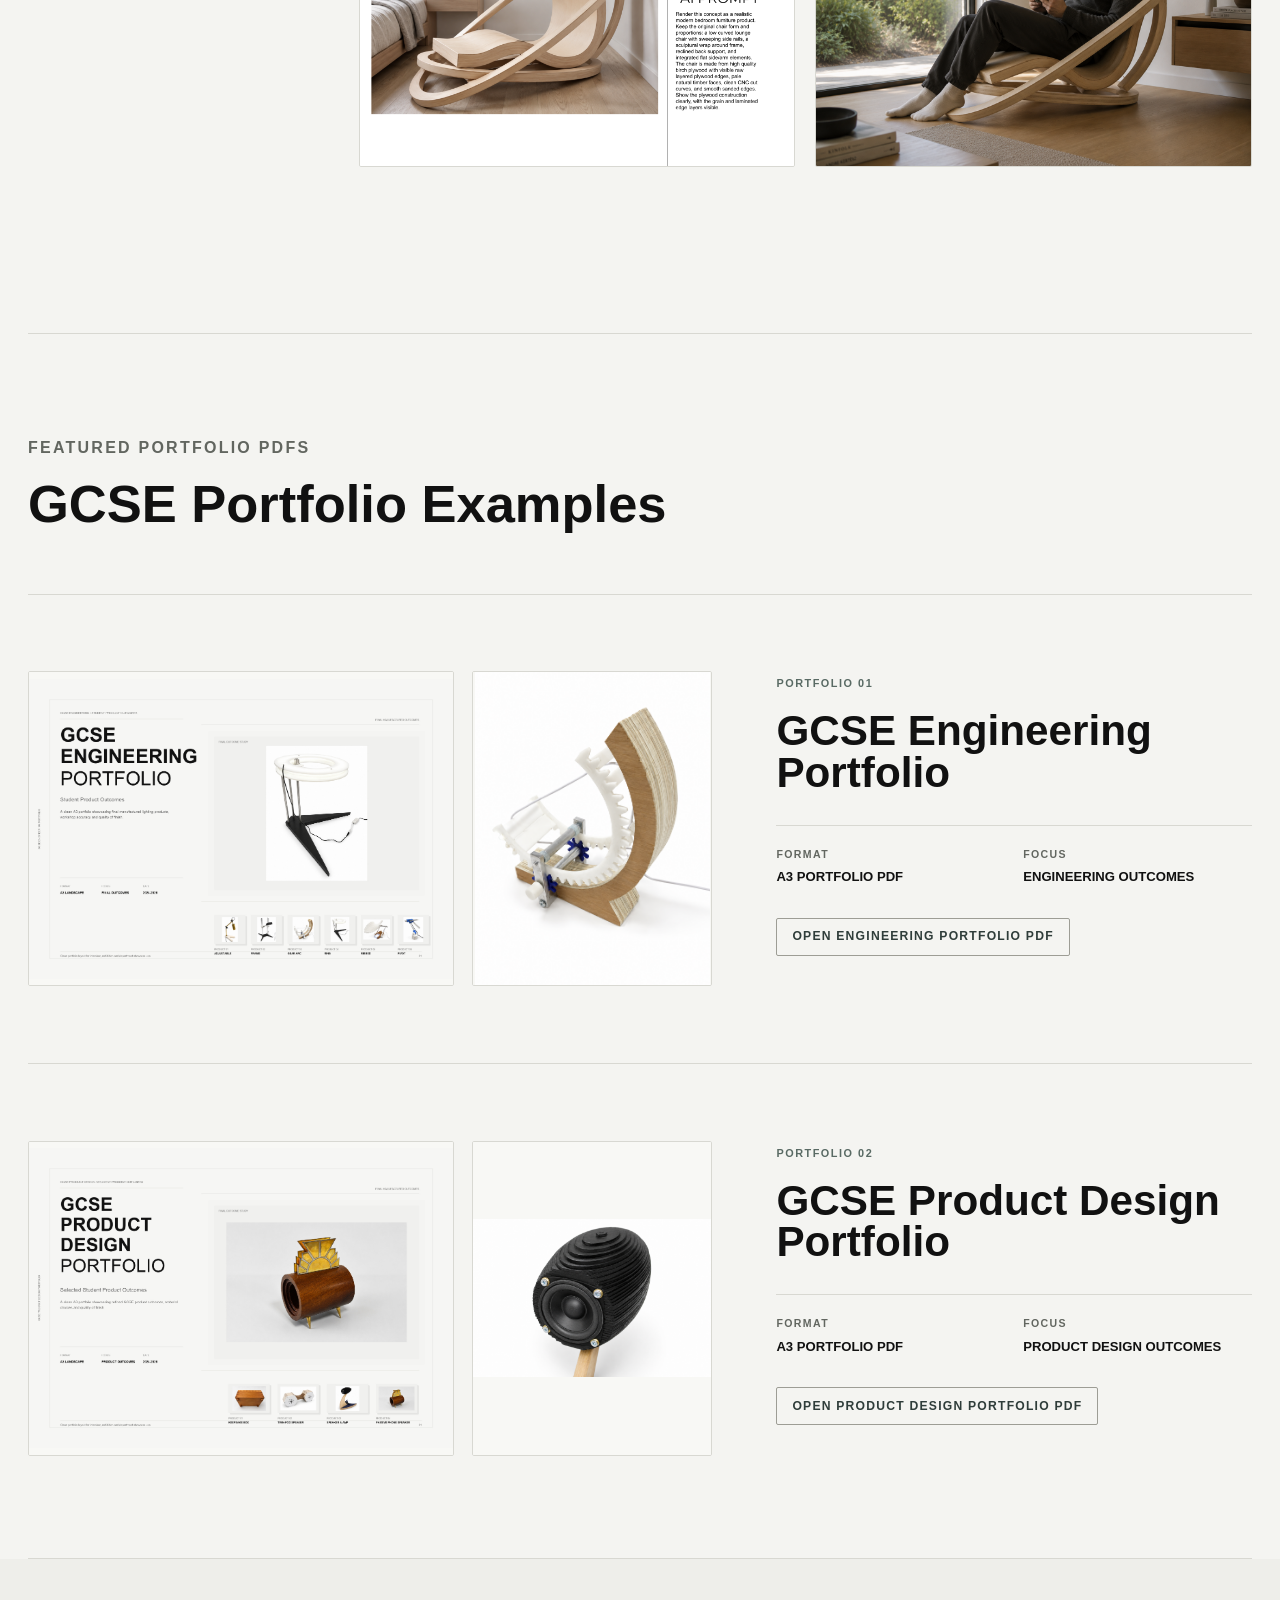
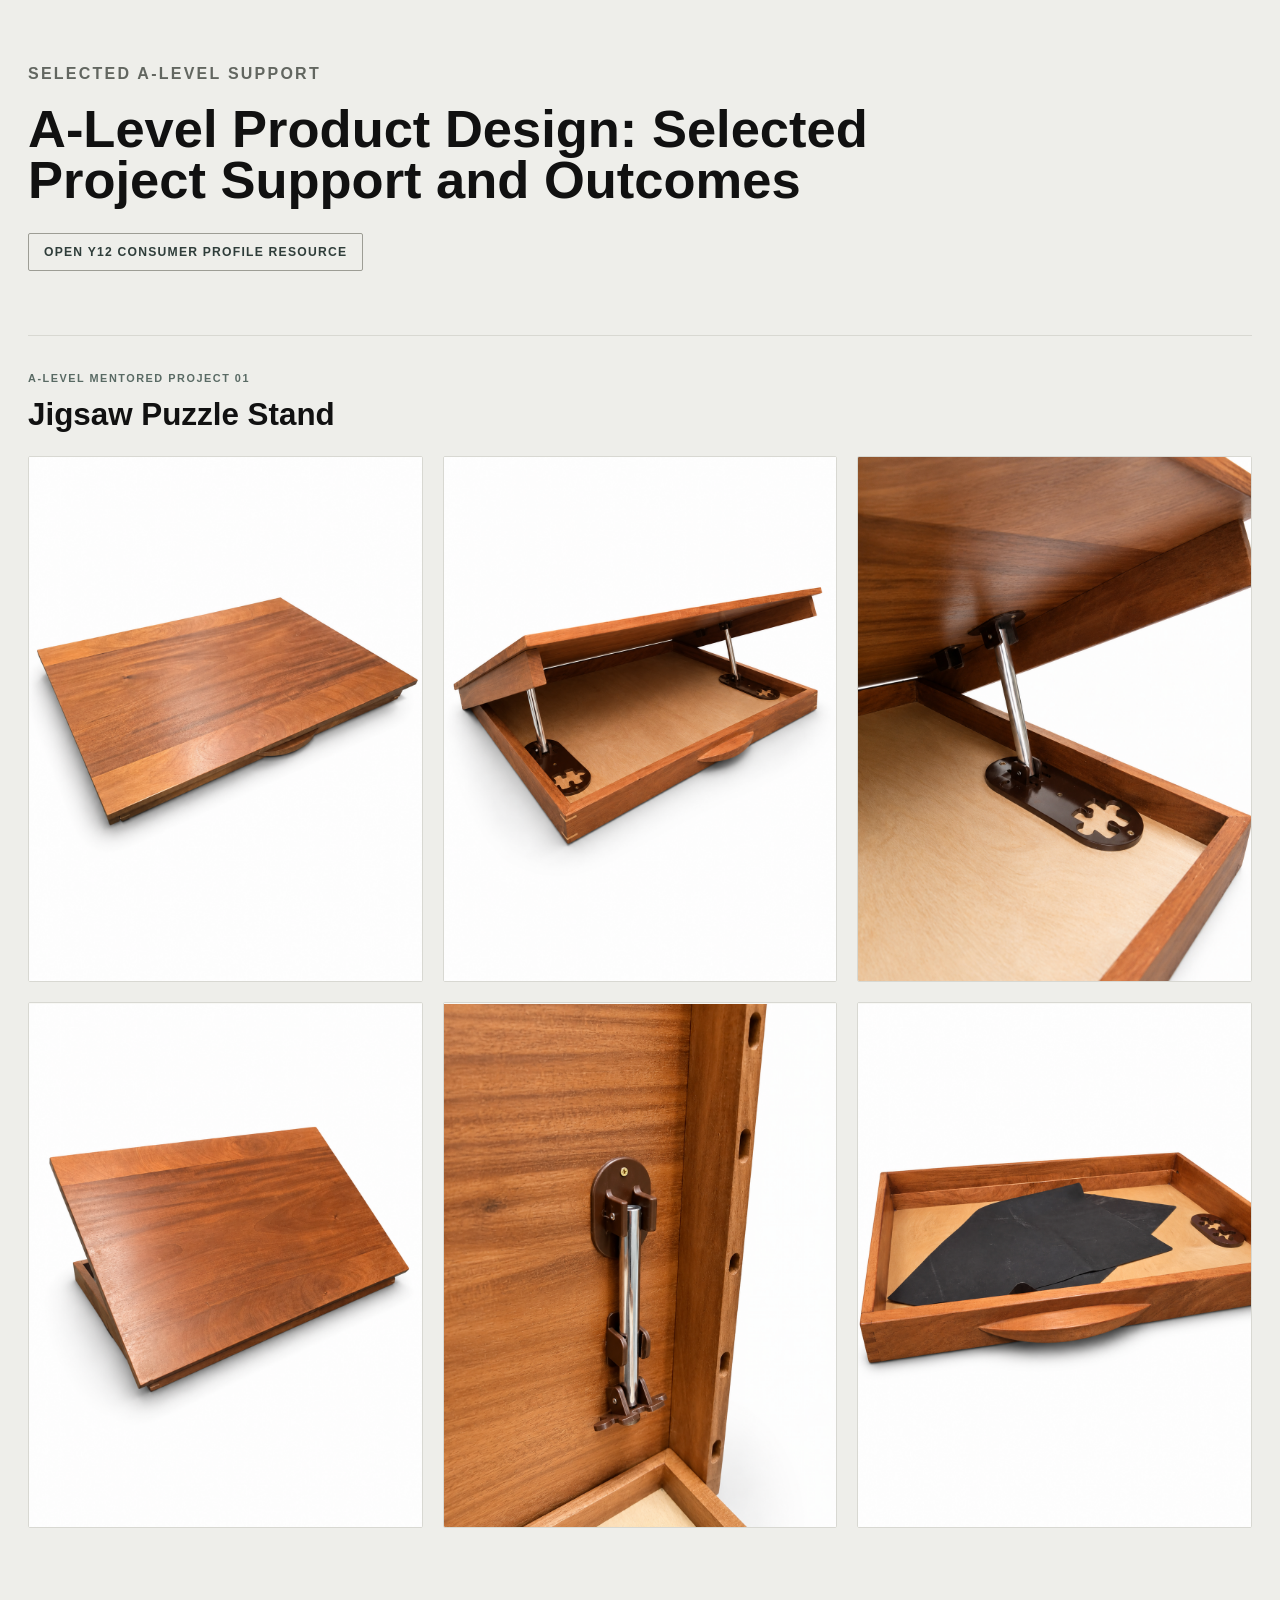
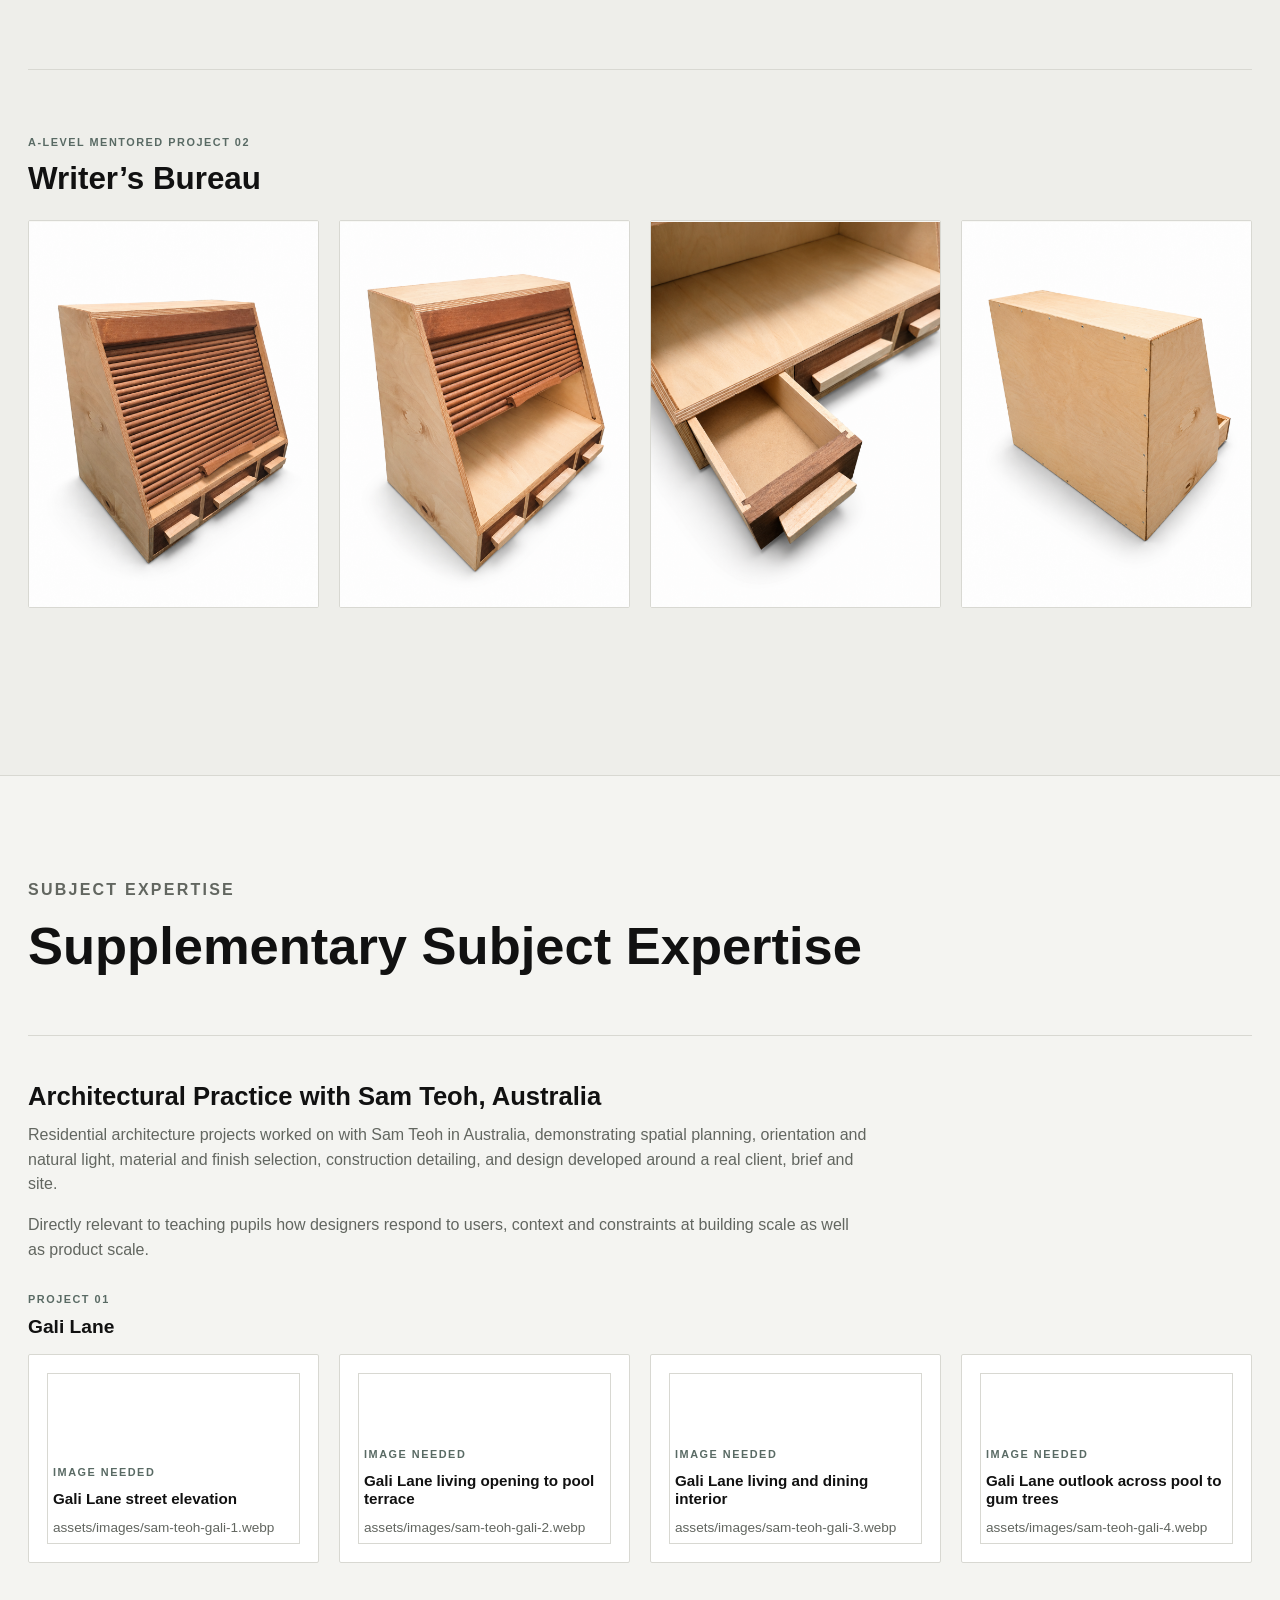
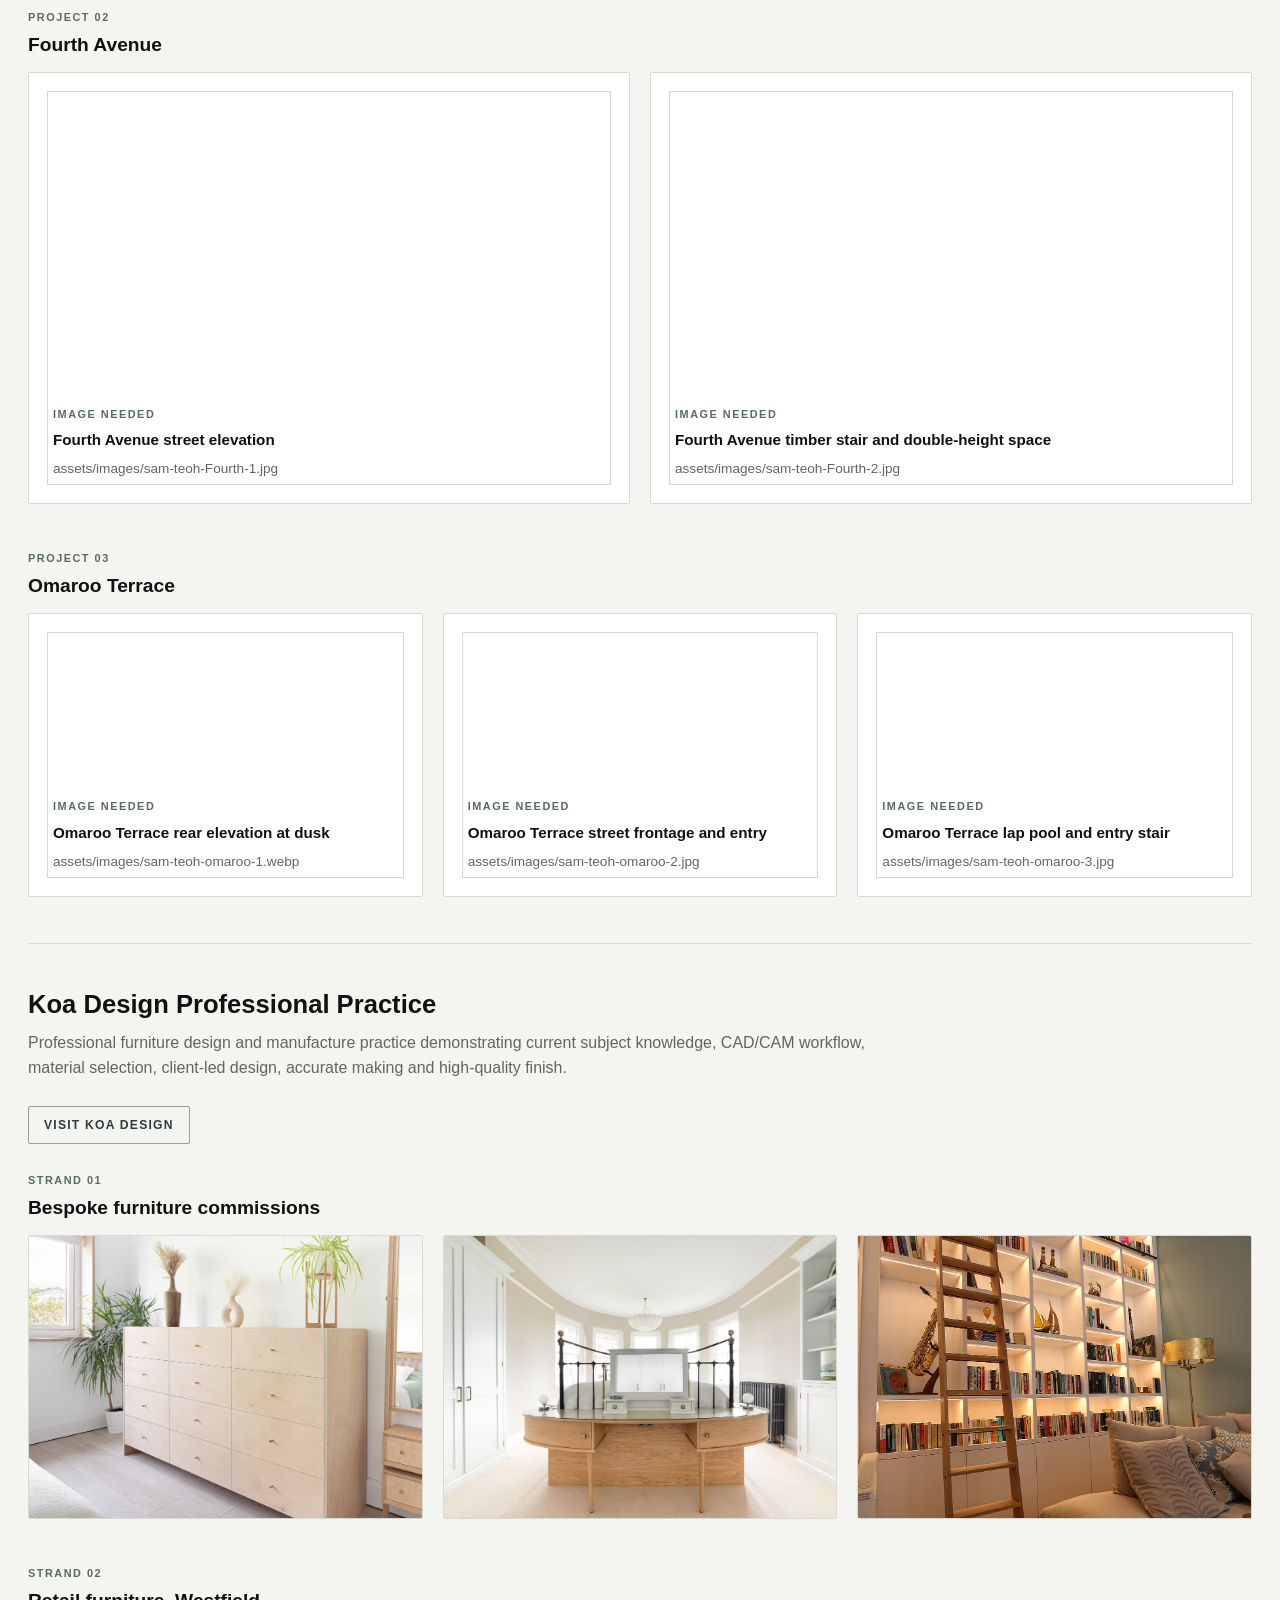
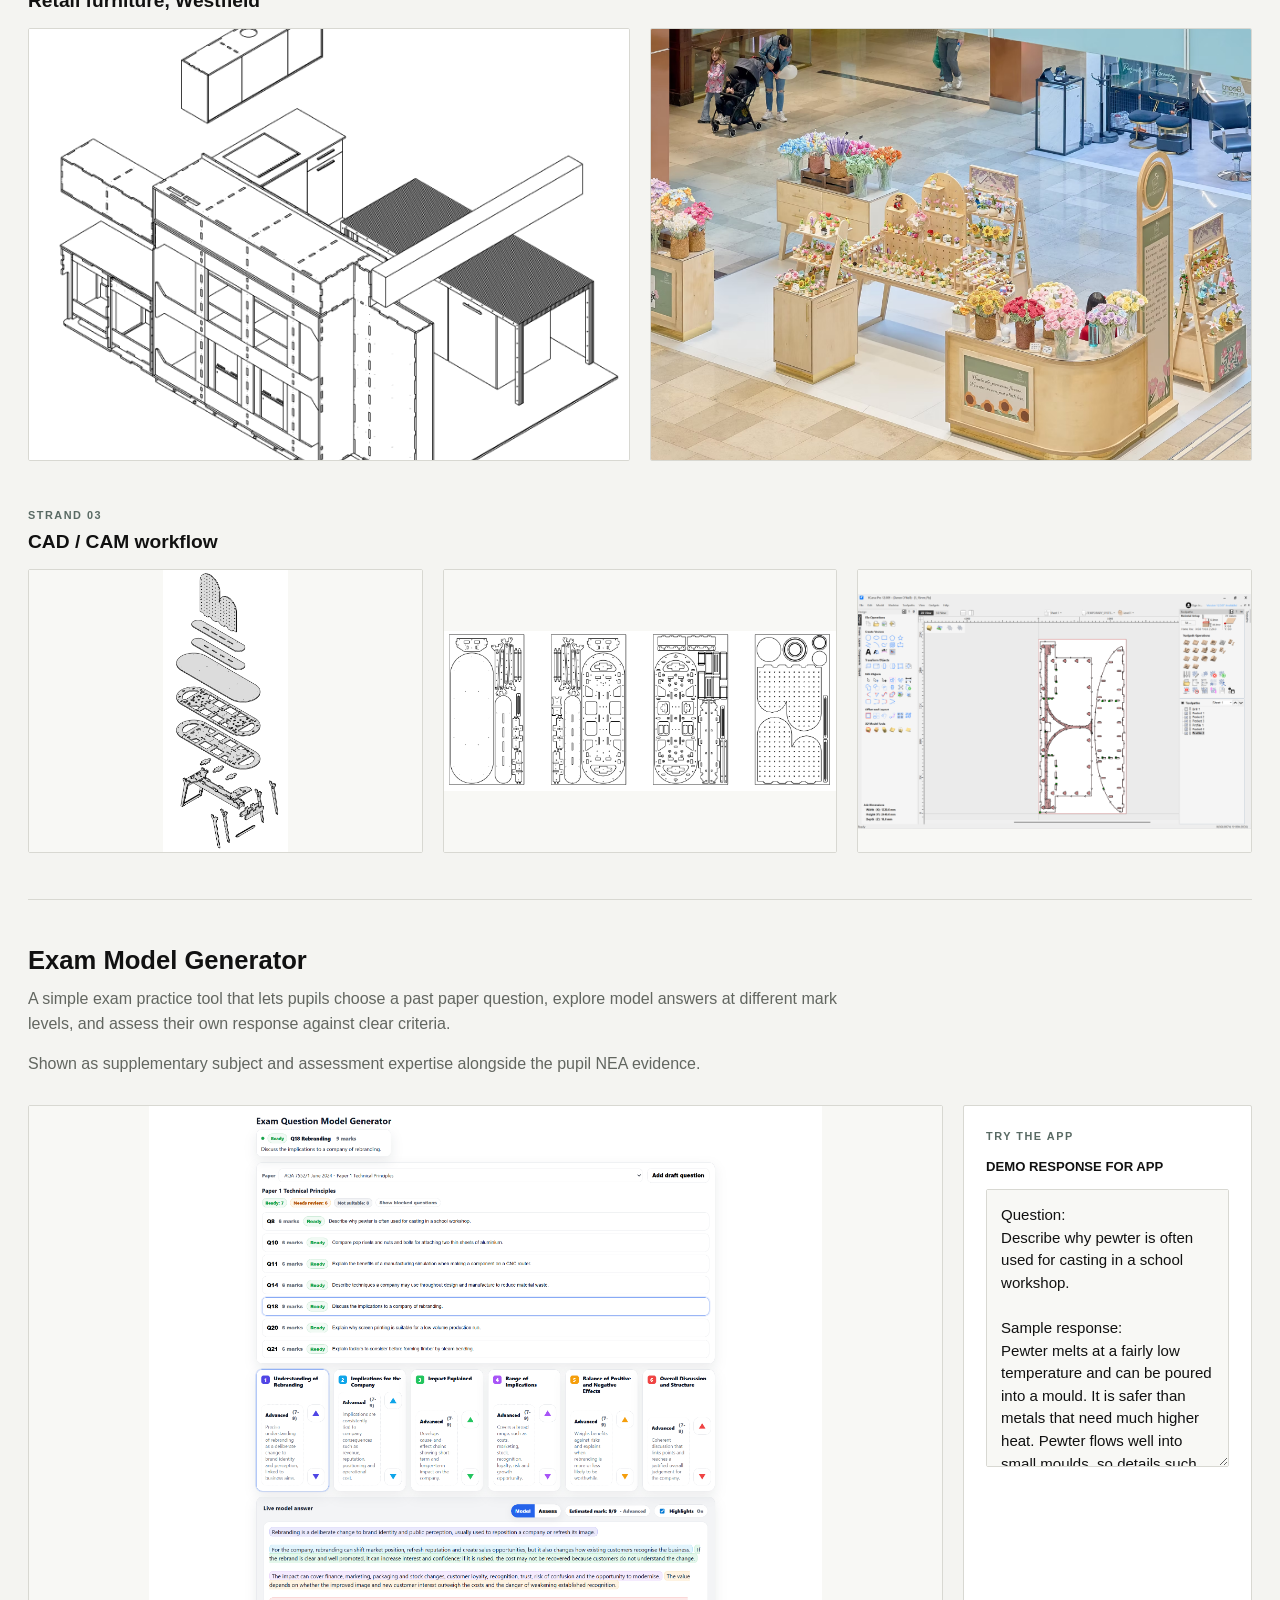
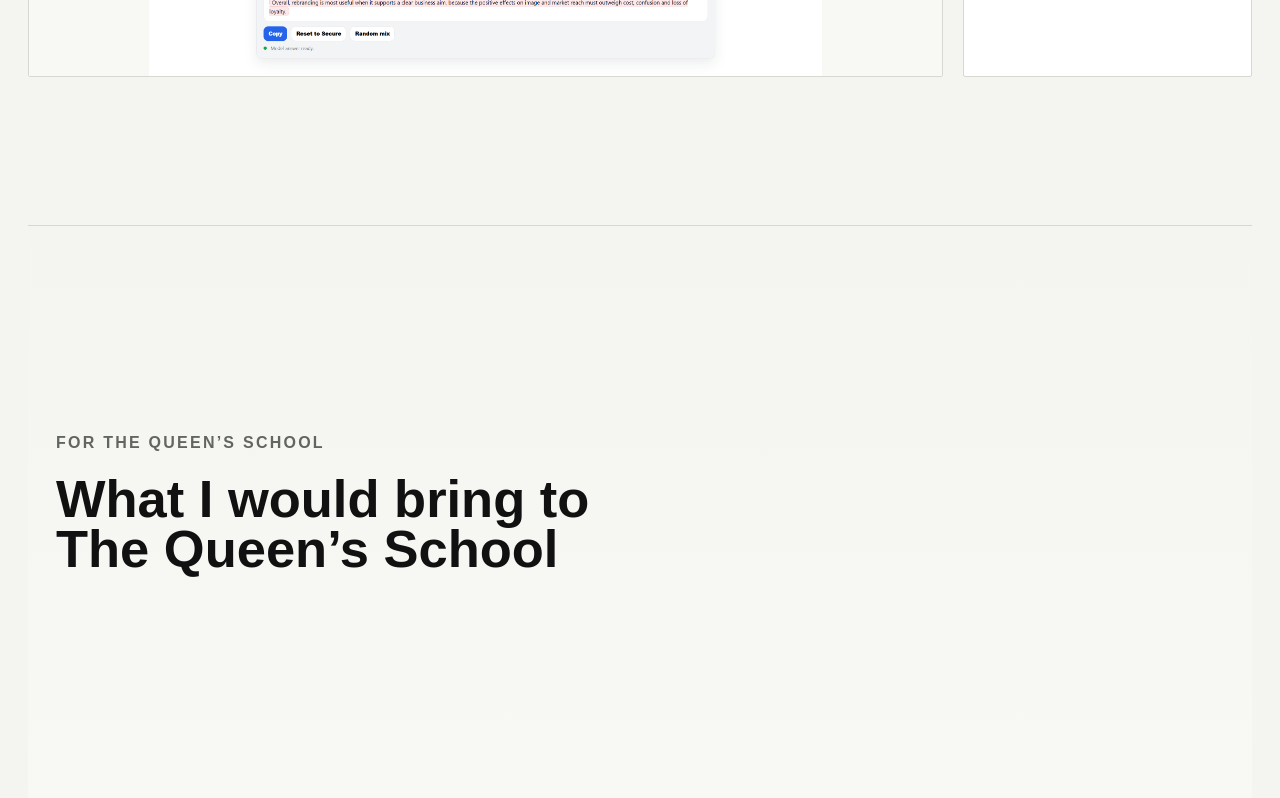
==== commit 7bf609db: "Add Year 11 NEA timeline page and compact progress strip A new NEA Timeline page shows Year 11 where" ====
--- a/index.html
+++ b/index.html
@@ -9,6 +9,22 @@
   <script src="script.js" defer></script>
 </head>
 <body>
+  <a class="skip-link" href="#main-content">Skip to content</a>
+  <nav class="site-nav" aria-label="Primary">
+    <div class="site-nav-inner">
+      <a class="site-nav-brand" href="index.html">Mr O&rsquo;Neill</a>
+      <ul class="site-nav-list">
+        <li><a href="index.html" aria-current="page">Portfolio</a></li>
+        <li><a href="nea-problem-finding.html">NEA Problem Finding</a></li>
+        <li><a href="consumer-profile.html">Consumer Profile</a></li>
+        <li><a href="initial-ideas.html">Initial Ideas</a></li>
+        <li><a href="nea-journey.html">NEA Journey</a></li>
+        <li><a href="nea-timeline.html">NEA Timeline</a></li>
+        <li><a href="revision-design-theory.html">Revision</a></li>
+      </ul>
+    </div>
+  </nav>
+
   <header class="site-hero">
     <div class="hero-inner">
       <div class="hero-copy">
@@ -26,13 +42,15 @@
     </div>
   </header>
 
-  <main>
+  <main id="main-content">
     <section class="section section-primary" aria-labelledby="gcse-heading">
       <div class="section-header">
         <p class="section-kicker">GCSE NEA evidence</p>
         <h2 id="gcse-heading">GCSE NEA Portfolio Examples</h2>
         <p>A short companion resource shows how I would help pupils start the NEA by finding real people, contexts and problems before jumping to products.</p>
         <a class="pdf-link" href="nea-problem-finding.html">Open NEA Problem Finding Resource</a>
+        <a class="pdf-link" href="nea-journey.html">Open GCSE NEA Journey Explainer</a>
+        <a class="pdf-link" href="nea-timeline.html">Open Year 11 NEA Timeline</a>
       </div>
 
       <article class="portfolio-band">
@@ -245,6 +263,7 @@
       <div class="section-header">
         <p class="section-kicker">Selected A-Level support</p>
         <h2 id="alevel-heading">A-Level Product Design: Selected Project Support and Outcomes</h2>
+        <a class="pdf-link" href="consumer-profile.html">Open Y12 Consumer Profile Resource</a>
       </div>
       <div class="alevel-project-list">
         <article class="alevel-project">
@@ -355,75 +374,209 @@
 
       <article class="expertise-block">
         <div class="expertise-copy">
+          <h3>Architectural Practice with Sam Teoh, Australia</h3>
+          <p>Residential architecture projects worked on with Sam Teoh in Australia, demonstrating spatial planning, orientation and natural light, material and finish selection, construction detailing, and design developed around a real client, brief and site.</p>
+          <p>Directly relevant to teaching pupils how designers respond to users, context and constraints at building scale as well as product scale.</p>
+        </div>
+        <div class="practice-project-list">
+          <div>
+            <div class="practice-project-heading">
+              <p class="section-kicker">Project 01</p>
+              <h4>Gali Lane</h4>
+            </div>
+            <div class="image-grid image-grid-four">
+              <button class="image-card" type="button" data-image="sam-teoh-gali-1.webp" data-title="Gali Lane street elevation" data-kind="Residential architecture project photograph" data-caption="Two-storey street elevation at dusk, showing entry sequence, cantilevered roof plane and contrasting cladding.">
+                <img alt="" aria-hidden="true">
+                <span class="placeholder-content">
+                  <span>Image needed</span>
+                  <strong>Gali Lane street elevation</strong>
+                  <small>assets/images/sam-teoh-gali-1.webp</small>
+                </span>
+              </button>
+              <button class="image-card" type="button" data-image="sam-teoh-gali-2.webp" data-title="Gali Lane living to pool" data-kind="Residential architecture project photograph" data-caption="Open-plan living opening to the pool terrace, with a deep cantilevered roof and glazed slot for controlled daylight.">
+                <img alt="" aria-hidden="true">
+                <span class="placeholder-content">
+                  <span>Image needed</span>
+                  <strong>Gali Lane living opening to pool terrace</strong>
+                  <small>assets/images/sam-teoh-gali-2.webp</small>
+                </span>
+              </button>
+              <button class="image-card" type="button" data-image="sam-teoh-gali-3.webp" data-title="Gali Lane interior" data-kind="Residential architecture project photograph" data-caption="Interior living and dining, with a full-height feature wall and a low window framing the lap pool beyond.">
+                <img alt="" aria-hidden="true">
+                <span class="placeholder-content">
+                  <span>Image needed</span>
+                  <strong>Gali Lane living and dining interior</strong>
+                  <small>assets/images/sam-teoh-gali-3.webp</small>
+                </span>
+              </button>
+              <button class="image-card" type="button" data-image="sam-teoh-gali-4.webp" data-title="Gali Lane pool outlook" data-kind="Residential architecture project photograph" data-caption="Dining outlook across the pool to mature gum trees, showing how glazing is used to frame the existing site.">
+                <img alt="" aria-hidden="true">
+                <span class="placeholder-content">
+                  <span>Image needed</span>
+                  <strong>Gali Lane outlook across pool to gum trees</strong>
+                  <small>assets/images/sam-teoh-gali-4.webp</small>
+                </span>
+              </button>
+            </div>
+          </div>
+
+          <div>
+            <div class="practice-project-heading">
+              <p class="section-kicker">Project 02</p>
+              <h4>Fourth Avenue</h4>
+            </div>
+            <div class="image-grid">
+              <button class="image-card" type="button" data-image="sam-teoh-Fourth-1.jpg" data-title="Fourth Avenue street elevation" data-kind="Residential architecture project photograph" data-caption="Street elevation combining white render and off-form concrete under an asymmetric pitched roof.">
+                <img alt="" aria-hidden="true">
+                <span class="placeholder-content">
+                  <span>Image needed</span>
+                  <strong>Fourth Avenue street elevation</strong>
+                  <small>assets/images/sam-teoh-Fourth-1.jpg</small>
+                </span>
+              </button>
+              <button class="image-card" type="button" data-image="sam-teoh-Fourth-2.jpg" data-title="Fourth Avenue stair and living" data-kind="Residential architecture project photograph" data-caption="Timber stair and glass balustrade in a double-height space, with hardwood floors and a bushland outlook.">
+                <img alt="" aria-hidden="true">
+                <span class="placeholder-content">
+                  <span>Image needed</span>
+                  <strong>Fourth Avenue timber stair and double-height space</strong>
+                  <small>assets/images/sam-teoh-Fourth-2.jpg</small>
+                </span>
+              </button>
+            </div>
+          </div>
+
+          <div>
+            <div class="practice-project-heading">
+              <p class="section-kicker">Project 03</p>
+              <h4>Omaroo Terrace</h4>
+            </div>
+            <div class="image-grid image-grid-three">
+              <button class="image-card" type="button" data-image="sam-teoh-omaroo-1.webp" data-title="Omaroo Terrace rear elevation" data-kind="Residential architecture project photograph" data-caption="Rear elevation at dusk, with stacked volumes, full-height glazing and a lap pool along the living edge.">
+                <img alt="" aria-hidden="true">
+                <span class="placeholder-content">
+                  <span>Image needed</span>
+                  <strong>Omaroo Terrace rear elevation at dusk</strong>
+                  <small>assets/images/sam-teoh-omaroo-1.webp</small>
+                </span>
+              </button>
+              <button class="image-card" type="button" data-image="sam-teoh-omaroo-2.jpg" data-title="Omaroo Terrace entrance" data-kind="Residential architecture project photograph" data-caption="Street frontage at dusk, with a cantilevered upper volume and a coloured pivot entry door.">
+                <img alt="" aria-hidden="true">
+                <span class="placeholder-content">
+                  <span>Image needed</span>
+                  <strong>Omaroo Terrace street frontage and entry</strong>
+                  <small>assets/images/sam-teoh-omaroo-2.jpg</small>
+                </span>
+              </button>
+              <button class="image-card" type="button" data-image="sam-teoh-omaroo-3.jpg" data-title="Omaroo Terrace pool and entry stair" data-kind="Residential architecture project photograph" data-caption="Lap pool running alongside the glazed circulation route up to the entry stair.">
+                <img alt="" aria-hidden="true">
+                <span class="placeholder-content">
+                  <span>Image needed</span>
+                  <strong>Omaroo Terrace lap pool and entry stair</strong>
+                  <small>assets/images/sam-teoh-omaroo-3.jpg</small>
+                </span>
+              </button>
+            </div>
+          </div>
+        </div>
+      </article>
+
+      <article class="expertise-block">
+        <div class="expertise-copy">
           <h3>Koa Design Professional Practice</h3>
           <p>Professional furniture design and manufacture practice demonstrating current subject knowledge, CAD/CAM workflow, material selection, client-led design, accurate making and high-quality finish.</p>
           <a class="pdf-link" href="https://www.koadesign.co.uk" target="_blank" rel="noopener">Visit Koa Design</a>
         </div>
-        <div class="image-grid image-grid-four">
-          <button class="image-card" type="button" data-image="KOA-DESIGN-Bespoke-Chest-0f-Drawers-Birch-Ply-Heswall-Wirral.avif" data-title="Koa Design bespoke chest of drawers" data-kind="Professional furniture design and manufacture evidence" data-caption="Professional practice evidence showing current subject knowledge, material selection and high-quality finish.">
-            <img alt="" aria-hidden="true">
-            <span class="placeholder-content">
-              <span>Image needed</span>
-              <strong>Koa Design bespoke chest of drawers</strong>
-              <small>assets/images/KOA-DESIGN-Bespoke-Chest-0f-Drawers-Birch-Ply-Heswall-Wirral.avif</small>
-            </span>
-          </button>
-          <button class="image-card" type="button" data-image="KOA-DESIGN-Bespoke-Dressing-Table-Parkgate-Wirral-Oak-2.avif" data-title="Koa Design bespoke dressing table" data-kind="Professional furniture design and manufacture evidence" data-caption="Professional practice evidence showing client-led furniture design, material selection and finish.">
-            <img alt="" aria-hidden="true">
-            <span class="placeholder-content">
-              <span>Image needed</span>
-              <strong>Koa Design bespoke dressing table</strong>
-              <small>assets/images/KOA-DESIGN-Bespoke-Dressing-Table-Parkgate-Wirral-Oak-2.avif</small>
-            </span>
-          </button>
-          <button class="image-card" type="button" data-image="KOA-DESIGN-Bespoke-Wine-Storage-West-Kirby-Wirral-1.avif" data-title="Koa Design bespoke wine storage" data-kind="Professional furniture design and manufacture evidence" data-caption="Professional practice evidence showing bespoke furniture design and accurate making.">
-            <img alt="" aria-hidden="true">
-            <span class="placeholder-content">
-              <span>Image needed</span>
-              <strong>Koa Design bespoke wine storage</strong>
-              <small>assets/images/KOA-DESIGN-Bespoke-Wine-Storage-West-Kirby-Wirral-1.avif</small>
-            </span>
-          </button>
-          <button class="image-card" type="button" data-image="Westfield-Retail-Furniture-KOA-DESIGN-8-April-Crafting-Unit-2.png" data-title="Koa Design retail furniture crafting unit" data-kind="Professional furniture design and manufacture evidence" data-caption="Professional practice evidence showing client-led design, manufacture and finish.">
-            <img alt="" aria-hidden="true">
-            <span class="placeholder-content">
-              <span>Image needed</span>
-              <strong>Koa Design retail furniture crafting unit</strong>
-              <small>assets/images/Westfield-Retail-Furniture-KOA-DESIGN-8-April-Crafting-Unit-2.png</small>
-            </span>
-          </button>
-          <button class="image-card" type="button" data-image="Westfield-Retail-Furniture-KOA-DESIGN-8-April-25-A1-03583-Birch-Ply.avif" data-title="Koa Design birch ply retail furniture" data-kind="Professional furniture design and manufacture evidence" data-caption="Professional practice evidence showing material selection, accurate making and finish.">
-            <img alt="" aria-hidden="true">
-            <span class="placeholder-content">
-              <span>Image needed</span>
-              <strong>Koa Design birch ply retail furniture</strong>
-              <small>assets/images/Westfield-Retail-Furniture-KOA-DESIGN-8-April-25-A1-03583-Birch-Ply.avif</small>
-            </span>
-          </button>
-          <button class="image-card" type="button" data-image="CAD-3D-3-koa-design-cnc-cad-services.png" data-title="Koa Design CAD workflow" data-kind="Professional CAD/CAM workflow evidence" data-caption="Professional practice evidence showing 3D CAD workflow and technical development.">
-            <img alt="" aria-hidden="true">
-            <span class="placeholder-content">
-              <span>Image needed</span>
-              <strong>Koa Design CAD workflow</strong>
-              <small>assets/images/CAD-3D-3-koa-design-cnc-cad-services.png</small>
-            </span>
-          </button>
-          <button class="image-card" type="button" data-image="nesting-2-koa-design-cnc-cad-services.png" data-title="Koa Design CNC nesting workflow" data-kind="Professional CAD/CAM workflow evidence" data-caption="Professional practice evidence showing CNC nesting and production planning.">
-            <img alt="" aria-hidden="true">
-            <span class="placeholder-content">
-              <span>Image needed</span>
-              <strong>Koa Design CNC nesting workflow</strong>
-              <small>assets/images/nesting-2-koa-design-cnc-cad-services.png</small>
-            </span>
-          </button>
-          <button class="image-card" type="button" data-image="Tool-path-2-koa-design-cnc-cad-services.png" data-title="Koa Design CNC toolpath workflow" data-kind="Professional CAD/CAM workflow evidence" data-caption="Professional practice evidence showing toolpath setup and CAD/CAM manufacture.">
-            <img alt="" aria-hidden="true">
-            <span class="placeholder-content">
-              <span>Image needed</span>
-              <strong>Koa Design CNC toolpath workflow</strong>
-              <small>assets/images/Tool-path-2-koa-design-cnc-cad-services.png</small>
-            </span>
-          </button>
+        <div class="practice-project-list">
+          <div>
+            <div class="practice-project-heading">
+              <p class="section-kicker">Strand 01</p>
+              <h4>Bespoke furniture commissions</h4>
+            </div>
+            <div class="image-grid image-grid-three">
+              <button class="image-card" type="button" data-image="KOA-DESIGN-Bespoke-Chest-0f-Drawers-Birch-Ply-Heswall-Wirral.avif" data-title="Koa Design bespoke chest of drawers" data-kind="Professional furniture design and manufacture evidence" data-caption="Professional practice evidence showing current subject knowledge, material selection and high-quality finish.">
+                <img alt="" aria-hidden="true">
+                <span class="placeholder-content">
+                  <span>Image needed</span>
+                  <strong>Koa Design bespoke chest of drawers</strong>
+                  <small>assets/images/KOA-DESIGN-Bespoke-Chest-0f-Drawers-Birch-Ply-Heswall-Wirral.avif</small>
+                </span>
+              </button>
+              <button class="image-card" type="button" data-image="KOA-DESIGN-Bespoke-Dressing-Table-Parkgate-Wirral-Oak-2.avif" data-title="Koa Design bespoke dressing table" data-kind="Professional furniture design and manufacture evidence" data-caption="Professional practice evidence showing client-led furniture design, material selection and finish.">
+                <img alt="" aria-hidden="true">
+                <span class="placeholder-content">
+                  <span>Image needed</span>
+                  <strong>Koa Design bespoke dressing table</strong>
+                  <small>assets/images/KOA-DESIGN-Bespoke-Dressing-Table-Parkgate-Wirral-Oak-2.avif</small>
+                </span>
+              </button>
+              <button class="image-card" type="button" data-image="KOA-DESIGN-Bespoke-Wine-Storage-West-Kirby-Wirral-1.avif" data-title="Koa Design bespoke wine storage" data-kind="Professional furniture design and manufacture evidence" data-caption="Professional practice evidence showing bespoke furniture design and accurate making.">
+                <img alt="" aria-hidden="true">
+                <span class="placeholder-content">
+                  <span>Image needed</span>
+                  <strong>Koa Design bespoke wine storage</strong>
+                  <small>assets/images/KOA-DESIGN-Bespoke-Wine-Storage-West-Kirby-Wirral-1.avif</small>
+                </span>
+              </button>
+            </div>
+          </div>
+
+          <div>
+            <div class="practice-project-heading">
+              <p class="section-kicker">Strand 02</p>
+              <h4>Retail furniture, Westfield</h4>
+            </div>
+            <div class="image-grid">
+              <button class="image-card" type="button" data-image="Westfield-Retail-Furniture-KOA-DESIGN-8-April-Crafting-Unit-2.png" data-title="Koa Design retail furniture crafting unit" data-kind="Professional furniture design and manufacture evidence" data-caption="Professional practice evidence showing client-led design, manufacture and finish.">
+                <img alt="" aria-hidden="true">
+                <span class="placeholder-content">
+                  <span>Image needed</span>
+                  <strong>Koa Design retail furniture crafting unit</strong>
+                  <small>assets/images/Westfield-Retail-Furniture-KOA-DESIGN-8-April-Crafting-Unit-2.png</small>
+                </span>
+              </button>
+              <button class="image-card" type="button" data-image="Westfield-Retail-Furniture-KOA-DESIGN-8-April-25-A1-03583-Birch-Ply.avif" data-title="Koa Design birch ply retail furniture" data-kind="Professional furniture design and manufacture evidence" data-caption="Professional practice evidence showing material selection, accurate making and finish.">
+                <img alt="" aria-hidden="true">
+                <span class="placeholder-content">
+                  <span>Image needed</span>
+                  <strong>Koa Design birch ply retail furniture</strong>
+                  <small>assets/images/Westfield-Retail-Furniture-KOA-DESIGN-8-April-25-A1-03583-Birch-Ply.avif</small>
+                </span>
+              </button>
+            </div>
+          </div>
+
+          <div class="practice-project--technical">
+            <div class="practice-project-heading">
+              <p class="section-kicker">Strand 03</p>
+              <h4>CAD / CAM workflow</h4>
+            </div>
+            <div class="image-grid image-grid-three">
+              <button class="image-card" type="button" data-image="CAD-3D-3-koa-design-cnc-cad-services.png" data-title="Koa Design CAD workflow" data-kind="Professional CAD/CAM workflow evidence" data-caption="Professional practice evidence showing 3D CAD workflow and technical development.">
+                <img alt="" aria-hidden="true">
+                <span class="placeholder-content">
+                  <span>Image needed</span>
+                  <strong>Koa Design CAD workflow</strong>
+                  <small>assets/images/CAD-3D-3-koa-design-cnc-cad-services.png</small>
+                </span>
+              </button>
+              <button class="image-card" type="button" data-image="nesting-2-koa-design-cnc-cad-services.png" data-title="Koa Design CNC nesting workflow" data-kind="Professional CAD/CAM workflow evidence" data-caption="Professional practice evidence showing CNC nesting and production planning.">
+                <img alt="" aria-hidden="true">
+                <span class="placeholder-content">
+                  <span>Image needed</span>
+                  <strong>Koa Design CNC nesting workflow</strong>
+                  <small>assets/images/nesting-2-koa-design-cnc-cad-services.png</small>
+                </span>
+              </button>
+              <button class="image-card" type="button" data-image="Tool-path-2-koa-design-cnc-cad-services.png" data-title="Koa Design CNC toolpath workflow" data-kind="Professional CAD/CAM workflow evidence" data-caption="Professional practice evidence showing toolpath setup and CAD/CAM manufacture.">
+                <img alt="" aria-hidden="true">
+                <span class="placeholder-content">
+                  <span>Image needed</span>
+                  <strong>Koa Design CNC toolpath workflow</strong>
+                  <small>assets/images/Tool-path-2-koa-design-cnc-cad-services.png</small>
+                </span>
+              </button>
+            </div>
+          </div>
         </div>
       </article>
 
--- a/styles.css
+++ b/styles.css
@@ -45,6 +45,97 @@
   font: inherit;
 }
 
+.skip-link {
+  position: absolute;
+  z-index: 60;
+  top: 12px;
+  left: -9999px;
+  padding: 12px 18px;
+  border: 1px solid var(--line-strong);
+  border-radius: var(--radius);
+  background: var(--paper);
+  color: var(--ink);
+  font-size: 0.78rem;
+  font-weight: 700;
+  letter-spacing: 0.1em;
+  text-decoration: none;
+  text-transform: uppercase;
+}
+
+.skip-link:focus {
+  left: 12px;
+}
+
+.site-nav {
+  position: sticky;
+  z-index: 40;
+  top: 0;
+  background: var(--bg);
+  border-bottom: 1px solid var(--line);
+}
+
+.site-nav-inner {
+  display: flex;
+  width: min(var(--page-width), calc(100% - 56px));
+  margin: 0 auto;
+  padding: 16px 0;
+  gap: 12px 28px;
+  align-items: center;
+  justify-content: space-between;
+  flex-wrap: wrap;
+}
+
+.site-nav-brand {
+  color: var(--ink);
+  font-size: 0.78rem;
+  font-weight: 700;
+  letter-spacing: 0.14em;
+  text-decoration: none;
+  text-transform: uppercase;
+}
+
+.site-nav-list {
+  display: flex;
+  gap: 10px 26px;
+  margin: 0;
+  padding: 0;
+  flex-wrap: wrap;
+  list-style: none;
+}
+
+.site-nav-list a {
+  display: inline-block;
+  padding-bottom: 3px;
+  border-bottom: 2px solid transparent;
+  color: var(--muted);
+  font-size: 0.72rem;
+  font-weight: 700;
+  letter-spacing: 0.12em;
+  text-decoration: none;
+  text-transform: uppercase;
+  transition: color 180ms ease, border-color 180ms ease;
+}
+
+.site-nav-brand:hover,
+.site-nav-list a:hover {
+  color: var(--ink);
+}
+
+.site-nav-list a[aria-current="page"] {
+  border-bottom-color: var(--accent);
+  color: var(--ink);
+}
+
+.site-nav-brand:focus-visible,
+.site-nav-list a:focus-visible {
+  outline: 3px solid rgba(47, 95, 87, 0.34);
+  outline-offset: 3px;
+}
+
+main {
+  scroll-margin-top: 80px;
+}
+
 .site-hero {
   display: flex;
   min-height: 78vh;
@@ -587,6 +678,31 @@
 
 .expertise-copy h3 {
   font-size: clamp(1.35rem, 2vw, 2.15rem);
+}
+
+.practice-project-list {
+  display: grid;
+  gap: clamp(30px, 3.6vw, 46px);
+}
+
+.practice-project-heading {
+  margin-bottom: 16px;
+}
+
+.practice-project-heading .section-kicker {
+  margin-bottom: 8px;
+}
+
+.practice-project--technical .image-card img {
+  object-fit: contain;
+  background: var(--paper-soft);
+}
+
+.practice-project-heading h4 {
+  margin: 0;
+  font-size: clamp(1.12rem, 1.5vw, 1.42rem);
+  letter-spacing: 0;
+  line-height: 1.15;
 }
 
 .exam-model-showcase {
@@ -1014,6 +1130,82 @@
   margin-top: auto;
 }
 
+.nea-resource-page .nea-contrast-flow--even {
+  grid-template-columns: repeat(2, minmax(0, 1fr));
+}
+
+.nea-resource-page .nea-stack {
+  display: grid;
+  gap: 20px;
+}
+
+.nea-resource-page .nea-stack > .nea-key-line {
+  margin-top: 0;
+}
+
+.nea-resource-page .nea-ingredient-list.nea-transcript div {
+  grid-template-columns: 1fr;
+  gap: 8px;
+}
+
+.nea-resource-page .nea-transcript dt::before,
+.nea-resource-page .nea-transcript dd::before {
+  display: inline-block;
+  min-width: 1.5em;
+  color: var(--lens, var(--accent));
+  font-weight: 700;
+}
+
+.nea-resource-page .nea-transcript dt::before {
+  content: "Q";
+}
+
+.nea-resource-page .nea-transcript dd::before {
+  content: "A";
+}
+
+.nea-resource-page .nea-poles-pair {
+  display: grid;
+  grid-template-columns: minmax(0, 1fr) minmax(158px, 0.5fr) minmax(0, 1fr);
+  gap: clamp(14px, 2vw, 26px);
+  margin-top: 18px;
+  align-items: center;
+}
+
+.nea-resource-page .nea-poles-scale {
+  display: grid;
+  gap: 10px;
+  justify-items: center;
+}
+
+.nea-resource-page .nea-poles-scale-svg {
+  width: 100%;
+  height: auto;
+  color: var(--lens, var(--accent));
+}
+
+.nea-resource-page .nea-poles-scale-line {
+  fill: none;
+  stroke: currentColor;
+  stroke-width: 1.8;
+  stroke-linecap: round;
+  stroke-linejoin: round;
+}
+
+.nea-resource-page .nea-poles-scale-caption {
+  margin: 0;
+  color: var(--muted);
+  font-size: 0.78rem;
+  font-weight: 700;
+  line-height: 1.3;
+  text-align: center;
+}
+
+.nea-resource-page .nea-blank {
+  display: inline-block;
+  min-width: 7.5ch;
+}
+
 .nea-resource-page .nea-comparison-media {
   display: grid;
   grid-column: 1 / -1;
@@ -1347,6 +1539,12 @@
   left: 36%;
 }
 
+.nea-resource-page .nea-checklist-heading {
+  max-width: 980px;
+  margin: 34px 0 18px;
+  font-size: clamp(1.15rem, 1.55vw, 1.48rem);
+}
+
 .nea-resource-page .nea-list {
   margin: 0;
   padding-left: 18px;
@@ -1692,6 +1890,10 @@
     grid-template-columns: 1fr;
   }
 
+  .nea-resource-page .nea-contrast-flow--even {
+    grid-template-columns: repeat(2, minmax(0, 1fr));
+  }
+
   .nea-resource-page .nea-comparison-media img {
     min-height: min(56vw, 360px);
   }
@@ -1715,10 +1917,20 @@
 }
 
 @media (max-width: 760px) {
+  .site-nav-inner,
   .hero-inner,
   .section,
   .closing-copy {
     width: min(100% - 28px, var(--page-width));
+  }
+
+  .site-nav {
+    position: static;
+  }
+
+  .site-nav-inner {
+    padding: 12px 0;
+    gap: 8px 20px;
   }
 
   .section-quiet {
@@ -1855,6 +2067,10 @@
     grid-template-columns: 1fr;
   }
 
+  .nea-resource-page .nea-poles-pair {
+    grid-template-columns: 1fr;
+  }
+
   .nea-resource-page .nea-comparison-media img {
     min-height: min(64vw, 340px);
   }
@@ -1937,6 +2153,2265 @@
   .nea-resource-page .nea-compact-section {
     padding-top: 58px;
     padding-bottom: 58px;
+  }
+}
+
+/* NEA Journey page */
+.visually-hidden {
+  position: absolute !important;
+  width: 1px;
+  height: 1px;
+  margin: -1px;
+  padding: 0;
+  overflow: hidden;
+  clip: rect(0 0 0 0);
+  border: 0;
+  white-space: nowrap;
+}
+
+.nea-journey-page {
+  --nea-loop: #946327;
+  --nea-loop-rgb: 148, 99, 39;
+  --nea-strong-deep: #5b6937;
+}
+
+.nea-journey-page [hidden] {
+  display: none !important;
+}
+
+.nea-journey-page [id] {
+  scroll-margin-top: calc(var(--journey-offset, 0px) + 18px);
+}
+
+.nea-journey-page [tabindex="-1"]:focus {
+  outline: none;
+}
+
+.nea-journey-page button:focus-visible,
+.nea-journey-page a:focus-visible,
+.nea-journey-page [role="tabpanel"]:focus-visible {
+  outline: 3px solid rgba(47, 95, 87, 0.5);
+  outline-offset: 3px;
+}
+
+.nea-journey-page .nea-lens--loop {
+  --lens: var(--nea-loop);
+  --lens-rgb: var(--nea-loop-rgb);
+}
+
+.nea-journey-page .nea-highlight--loop {
+  --highlight: var(--nea-loop);
+  --highlight-rgb: var(--nea-loop-rgb);
+}
+
+.journey-bar {
+  position: sticky;
+  z-index: 35;
+  top: var(--journey-bar-top, 0px);
+  border-bottom: 1px solid var(--line);
+  background: rgba(244, 241, 234, 0.96);
+}
+
+.journey-bar-inner {
+  display: flex;
+  width: min(var(--page-width), calc(100% - 56px));
+  margin: 0 auto;
+  padding: 7px 0;
+  gap: 10px 22px;
+  align-items: center;
+}
+
+.journey-minimap {
+  min-width: 0;
+  flex: 0 1 auto;
+}
+
+.journey-minimap-list {
+  position: relative;
+  display: flex;
+  margin: 0;
+  padding: 4px 3px;
+  overflow-x: auto;
+  align-items: center;
+  list-style: none;
+  scrollbar-width: none;
+}
+
+.journey-minimap-list::-webkit-scrollbar {
+  display: none;
+}
+
+.journey-minimap-list li {
+  display: flex;
+  flex: 0 0 auto;
+  align-items: center;
+}
+
+.journey-minimap-list li + li::before {
+  content: "";
+  width: 9px;
+  height: 1px;
+  margin: 0 3px;
+  background: var(--line-strong);
+}
+
+.journey-minimap-list a {
+  display: block;
+  border-radius: 999px;
+  color: var(--muted);
+  text-decoration: none;
+}
+
+.journey-dot {
+  display: grid;
+  width: 30px;
+  height: 30px;
+  place-items: center;
+  border: 1px solid var(--line-strong);
+  border-radius: 999px;
+  background: var(--paper);
+  font-size: 0.72rem;
+  font-weight: 700;
+  transition: background-color 180ms ease, border-color 180ms ease, color 180ms ease;
+}
+
+.nea-journey-page .journey-dot .nea-icon {
+  width: 1rem;
+  height: 1rem;
+}
+
+.journey-minimap-list a:hover .journey-dot {
+  border-color: var(--ink);
+  color: var(--ink);
+}
+
+.journey-minimap-list a.is-passed .journey-dot {
+  border-color: var(--accent);
+  background: rgba(89, 106, 100, 0.14);
+  color: var(--accent-dark);
+}
+
+.journey-minimap-list a.is-active .journey-dot {
+  border-color: var(--ink);
+  background: var(--ink);
+  color: #ffffff;
+}
+
+.journey-minimap-loop a .journey-dot {
+  border-color: rgba(var(--nea-loop-rgb), 0.6);
+  color: var(--nea-loop);
+}
+
+.journey-minimap-loop a.is-active .journey-dot {
+  border-color: var(--nea-loop);
+  background: var(--nea-loop);
+  color: #ffffff;
+}
+
+.journey-bar-status {
+  min-width: 0;
+  flex: 1 1 auto;
+  margin: 0;
+  overflow: hidden;
+  color: var(--ink);
+  font-size: 0.7rem;
+  font-weight: 700;
+  letter-spacing: 0.1em;
+  text-overflow: ellipsis;
+  text-transform: uppercase;
+  white-space: nowrap;
+}
+
+.journey-mode-toggle,
+.journey-btn {
+  display: inline-flex;
+  min-height: 42px;
+  padding: 0 14px;
+  gap: 8px;
+  align-items: center;
+  border: 1px solid var(--line-strong);
+  border-radius: var(--radius);
+  background: var(--paper);
+  color: var(--accent-dark);
+  cursor: pointer;
+  font-size: 0.74rem;
+  font-weight: 700;
+  letter-spacing: 0.1em;
+  text-align: left;
+  text-transform: uppercase;
+  transition: background-color 180ms ease, border-color 180ms ease, color 180ms ease;
+}
+
+.journey-mode-toggle {
+  flex: 0 0 auto;
+  margin-left: auto;
+}
+
+.journey-mode-toggle:hover,
+.journey-btn:hover {
+  border-color: var(--accent-dark);
+}
+
+.journey-mode-toggle[aria-pressed="true"],
+.journey-btn--primary {
+  border-color: var(--ink);
+  background: var(--ink);
+  color: #ffffff;
+}
+
+.journey-btn--primary:hover {
+  background: var(--accent-dark);
+}
+
+.journey-btn--quiet {
+  border-color: transparent;
+  background: transparent;
+}
+
+.journey-btn:disabled {
+  cursor: default;
+  opacity: 0.4;
+}
+
+.nea-journey-page .journey-btn .nea-icon,
+.nea-journey-page .journey-mode-toggle .nea-icon {
+  width: 1.05rem;
+  height: 1.05rem;
+}
+
+.nea-journey-page .site-hero {
+  min-height: 64vh;
+}
+
+.journey-hero-actions {
+  display: flex;
+  flex-wrap: wrap;
+  gap: 10px;
+  margin-top: 28px;
+}
+
+.journey-hero-actions .pdf-link {
+  margin-top: 0;
+}
+
+.journey-hero-panel {
+  display: grid;
+  gap: 16px;
+  padding: clamp(22px, 3vw, 36px);
+  border: 1px solid var(--line);
+  border-radius: var(--radius);
+  background: var(--paper);
+}
+
+.journey-hero-panel .section-kicker {
+  margin-bottom: 0;
+}
+
+.journey-hero-habit {
+  display: grid;
+  grid-template-columns: auto minmax(0, 1fr);
+  gap: 16px;
+  align-items: start;
+  padding-top: 18px;
+  border-top: 1px solid var(--line);
+}
+
+.journey-hero-habit p {
+  margin: 0;
+  color: var(--muted);
+  font-size: 1.02rem;
+}
+
+.journey-hero-habit strong {
+  display: block;
+  margin-bottom: 4px;
+  color: var(--ink);
+  font-size: clamp(1.12rem, 1.5vw, 1.4rem);
+  line-height: 1.2;
+}
+
+.journey-hero-habit-icon {
+  display: grid;
+  width: 44px;
+  height: 44px;
+  place-items: center;
+  border: 1px solid rgba(var(--lens-rgb), 0.36);
+  border-radius: 999px;
+  background: rgba(var(--lens-rgb), 0.08);
+  color: var(--lens);
+}
+
+.journey-rule-statement {
+  max-width: 1000px;
+  margin: 0 0 26px;
+  font-size: clamp(1.5rem, 2.7vw, 2.7rem);
+  font-weight: 700;
+  line-height: 1.16;
+}
+
+.journey-rule-chain {
+  display: grid;
+  grid-template-columns: minmax(0, 1fr) auto minmax(0, 1fr) auto minmax(0, 1fr) auto minmax(0, 1fr);
+  gap: 14px;
+  align-items: center;
+  margin: 0 0 40px;
+  padding: 0;
+  list-style: none;
+}
+
+.journey-chain-page {
+  display: grid;
+  gap: 10px;
+}
+
+.nea-journey-page .image-card.journey-chain-thumb {
+  aspect-ratio: 297 / 210;
+  background: #ffffff;
+  box-shadow: 0 10px 26px rgba(24, 24, 23, 0.09);
+}
+
+.nea-journey-page .journey-chain-thumb img {
+  object-fit: contain;
+  background: #ffffff;
+  transition: transform 240ms ease;
+}
+
+.nea-journey-page .journey-chain-thumb:hover img,
+.nea-journey-page .journey-chain-thumb:focus-visible img {
+  transform: scale(1.05);
+}
+
+.nea-journey-page .journey-chain-thumb .journey-thumb-zoom {
+  right: 8px;
+  bottom: 8px;
+  width: 32px;
+  height: 32px;
+}
+
+.journey-chain-name {
+  color: var(--ink);
+  font-size: 0.74rem;
+  font-weight: 700;
+  letter-spacing: 0.1em;
+  text-transform: uppercase;
+}
+
+.journey-chain-link {
+  display: grid;
+  max-width: 124px;
+  gap: 8px;
+  justify-items: center;
+  color: var(--nea-evidence);
+  text-align: center;
+}
+
+.journey-chain-arrow {
+  display: flex;
+  gap: 6px;
+  align-items: center;
+}
+
+.journey-chain-arrow::before {
+  content: "";
+  width: 16px;
+  height: 1.5px;
+  background: currentColor;
+}
+
+.journey-chain-arrow::after {
+  content: "";
+  width: 9px;
+  height: 9px;
+  margin-left: -2px;
+  border-top: 1.5px solid currentColor;
+  border-right: 1.5px solid currentColor;
+  transform: rotate(45deg);
+}
+
+.nea-journey-page .journey-chain-arrow .nea-icon {
+  width: 1.4rem;
+  height: 1.4rem;
+}
+
+.journey-chain-question {
+  color: var(--ink);
+  font-size: 0.86rem;
+  font-weight: 700;
+  line-height: 1.25;
+}
+
+.journey-map {
+  display: grid;
+  gap: 14px;
+}
+
+.journey-map-row {
+  display: grid;
+  grid-template-columns: repeat(5, minmax(0, 1fr));
+  gap: 14px;
+  margin: 0;
+  padding: 0;
+  list-style: none;
+}
+
+.journey-map-row[start="6"] {
+  grid-template-columns: repeat(6, minmax(0, 1fr));
+}
+
+.journey-map-row > li {
+  position: relative;
+  display: flex;
+  flex-direction: column;
+  border: 1px solid var(--line);
+  border-top: 4px solid var(--lens);
+  border-radius: var(--radius);
+  background: var(--paper);
+  transition: transform 180ms ease, border-color 180ms ease, box-shadow 180ms ease, background-color 180ms ease;
+}
+
+.journey-map-node {
+  position: relative;
+  display: flex;
+  min-height: 124px;
+  padding: 16px;
+  flex: 1 1 auto;
+  flex-direction: column;
+  gap: 10px;
+  color: var(--ink);
+  text-decoration: none;
+}
+
+.nea-journey-page .image-card.journey-map-thumb {
+  width: auto;
+  margin: 0 16px 16px;
+  aspect-ratio: 297 / 210;
+  background: #ffffff;
+}
+
+.nea-journey-page .journey-map-thumb img {
+  object-fit: contain;
+  background: #ffffff;
+  transition: transform 240ms ease;
+}
+
+.nea-journey-page .journey-map-thumb:hover img,
+.nea-journey-page .journey-map-thumb:focus-visible img {
+  transform: scale(1.05);
+}
+
+.nea-journey-page .journey-map-thumb .placeholder-content {
+  padding: 8px;
+}
+
+.nea-journey-page .journey-map-thumb .journey-thumb-zoom {
+  right: 6px;
+  bottom: 6px;
+  width: 28px;
+  height: 28px;
+}
+
+.nea-journey-page .journey-map-node .nea-icon {
+  width: 1.5rem;
+  height: 1.5rem;
+  color: var(--lens);
+}
+
+.journey-map-num {
+  position: absolute;
+  top: 12px;
+  right: 14px;
+  color: var(--muted);
+  font-size: 0.74rem;
+  font-weight: 700;
+  letter-spacing: 0.1em;
+}
+
+.journey-map-name {
+  margin-top: auto;
+  font-size: 1.02rem;
+  font-weight: 700;
+  line-height: 1.2;
+}
+
+.journey-map-row > li:hover {
+  border-color: var(--lens);
+  box-shadow: 0 10px 24px rgba(24, 24, 23, 0.08);
+  transform: translateY(-2px);
+}
+
+.journey-map-row > li:has(.journey-map-node.is-active) {
+  border-color: var(--lens);
+  background: rgba(var(--lens-rgb), 0.1);
+  box-shadow: inset 0 0 0 1px var(--lens);
+}
+
+.journey-map-loop {
+  display: grid;
+  grid-template-columns: 240px minmax(0, 1fr);
+  gap: clamp(20px, 3vw, 44px);
+  align-items: center;
+  padding: 18px clamp(18px, 3vw, 36px);
+  border: 1px dashed rgba(var(--lens-rgb), 0.7);
+  border-radius: var(--radius);
+  background: rgba(var(--lens-rgb), 0.07);
+  color: var(--ink);
+  text-decoration: none;
+  transition: background-color 180ms ease;
+}
+
+.journey-map-loop:hover,
+.journey-map-loop.is-active {
+  border-style: solid;
+  background: rgba(var(--lens-rgb), 0.14);
+}
+
+.journey-mini-loop {
+  position: relative;
+  display: block;
+  width: 100%;
+  aspect-ratio: 1;
+}
+
+.journey-mini-loop .journey-loop-ring {
+  position: absolute;
+  inset: 0;
+  width: 100%;
+  height: 100%;
+  overflow: visible;
+}
+
+.journey-mini-loop-centre {
+  position: absolute;
+  top: 50%;
+  left: 50%;
+  color: var(--nea-loop);
+  transform: translate(-50%, -50%);
+}
+
+.nea-journey-page .journey-mini-loop-centre .nea-icon {
+  width: 2rem;
+  height: 2rem;
+}
+
+.journey-mini-loop-node {
+  position: absolute;
+  top: var(--y);
+  left: var(--x);
+  width: 36%;
+  padding: 6px 2px;
+  border: 1px solid rgba(var(--nea-loop-rgb), 0.55);
+  border-radius: 8px;
+  background: var(--paper);
+  color: var(--ink);
+  font-size: 0.7rem;
+  font-weight: 700;
+  line-height: 1.1;
+  text-align: center;
+  transform: translate(-50%, -50%);
+  animation: journey-mini-loop-pulse 10s linear infinite;
+  animation-delay: calc(var(--i) * 2s);
+}
+
+@keyframes journey-mini-loop-pulse {
+  0%, 18% {
+    border-color: var(--nea-loop);
+    background: var(--nea-loop);
+    color: #ffffff;
+  }
+
+  22%, 100% {
+    border-color: rgba(var(--nea-loop-rgb), 0.55);
+    background: var(--paper);
+    color: var(--ink);
+  }
+}
+
+.journey-map-loop-copy {
+  display: grid;
+  gap: 8px;
+}
+
+.journey-map-loop-kicker {
+  color: var(--nea-loop);
+  font-size: 0.72rem;
+  font-weight: 700;
+  letter-spacing: 0.12em;
+  text-transform: uppercase;
+}
+
+.journey-map-loop-title {
+  font-size: clamp(1.15rem, 1.8vw, 1.6rem);
+  font-weight: 700;
+  line-height: 1.25;
+}
+
+.journey-map-loop-note {
+  color: var(--muted);
+}
+
+.journey-map-loop-cta {
+  display: inline-flex;
+  gap: 6px;
+  align-items: center;
+  margin-top: 4px;
+  color: var(--nea-loop);
+  font-size: 0.74rem;
+  font-weight: 700;
+  letter-spacing: 0.1em;
+  text-transform: uppercase;
+}
+
+.nea-journey-page .journey-map-loop-cta .nea-icon {
+  width: 1rem;
+  height: 1rem;
+}
+
+.journey-stage {
+  padding: clamp(22px, 3vw, 36px);
+}
+
+.nea-resource-page .journey-stage {
+  padding: clamp(22px, 3vw, 36px);
+}
+
+.journey-stage-grid {
+  display: grid;
+  grid-template-columns: repeat(2, minmax(0, 1fr));
+  gap: clamp(20px, 3vw, 48px);
+}
+
+.nea-journey-page .nea-info-card .journey-stage-block p,
+.nea-journey-page .nea-info-card .journey-criterion p {
+  color: var(--ink);
+  font-size: clamp(1rem, 1.2vw, 1.14rem);
+}
+
+.nea-journey-page .nea-info-card .journey-label {
+  display: flex;
+  gap: 8px;
+  align-items: center;
+  margin-bottom: 10px;
+  color: var(--lens);
+  font-size: 0.72rem;
+  font-weight: 700;
+  letter-spacing: 0.12em;
+  line-height: 1.3;
+  text-transform: uppercase;
+}
+
+.nea-journey-page .journey-label .nea-icon {
+  width: 1.1rem;
+  height: 1.1rem;
+}
+
+.journey-criteria {
+  display: grid;
+  grid-template-columns: repeat(4, minmax(0, 1fr));
+  gap: 22px;
+}
+
+.journey-criterion {
+  padding-top: 14px;
+  border-top: 1px solid var(--line);
+}
+
+.journey-warning {
+  margin-top: 24px;
+  padding: 16px 18px;
+  border-left: 3px solid var(--lens);
+  background: rgba(var(--lens-rgb), 0.07);
+}
+
+.nea-journey-page .nea-info-card .journey-warning p:last-child {
+  color: var(--ink);
+  font-size: 1.05rem;
+}
+
+.nea-journey-page p.journey-face-label,
+.nea-journey-page .nea-info-card p.journey-face-label {
+  display: flex;
+  gap: 7px;
+  align-items: center;
+  margin: 0 0 10px;
+  color: var(--lens, var(--accent));
+  font-size: 0.7rem;
+  font-weight: 700;
+  letter-spacing: 0.12em;
+  line-height: 1.3;
+  text-transform: uppercase;
+}
+
+.nea-journey-page .journey-face-label .nea-icon {
+  width: 1rem;
+  height: 1rem;
+}
+
+.journey-disclosure {
+  margin-top: 24px;
+  padding-top: 20px;
+  border-top: 1px solid var(--line);
+}
+
+.journey-toggle {
+  display: inline-flex;
+  min-height: 46px;
+  padding: 0 18px;
+  gap: 10px;
+  align-items: center;
+  border: 1px solid rgba(var(--lens-rgb), 0.55);
+  border-radius: 999px;
+  background: rgba(var(--lens-rgb), 0.06);
+  color: var(--ink);
+  cursor: pointer;
+  font-size: 0.96rem;
+  font-weight: 700;
+  text-align: left;
+  transition: background-color 180ms ease, border-color 180ms ease, color 180ms ease;
+}
+
+.journey-toggle:hover {
+  border-color: var(--lens);
+  background: rgba(var(--lens-rgb), 0.14);
+}
+
+.nea-journey-page .journey-toggle-chevron {
+  color: var(--lens);
+  transition: transform 200ms ease;
+}
+
+.journey-toggle[aria-expanded="true"] {
+  border-color: var(--lens);
+  background: var(--lens);
+  color: #ffffff;
+}
+
+.nea-journey-page .journey-toggle[aria-expanded="true"] .journey-toggle-chevron {
+  color: #ffffff;
+  transform: rotate(180deg);
+}
+
+.journey-example {
+  margin-top: 18px;
+  padding: clamp(18px, 2.4vw, 28px);
+  border: 1px solid var(--line);
+  border-radius: var(--radius);
+  background: var(--paper-soft);
+}
+
+.journey-example-grid {
+  display: grid;
+  grid-template-columns: minmax(0, 0.8fr) minmax(0, 1.2fr);
+  gap: clamp(20px, 3vw, 44px);
+}
+
+.nea-journey-page .journey-mini-heading {
+  margin: 0 0 12px;
+  color: var(--ink);
+  font-size: 1.06rem;
+  line-height: 1.25;
+}
+
+.journey-ticks {
+  display: grid;
+  gap: 9px;
+  margin: 0;
+  padding: 0;
+  list-style: none;
+}
+
+.journey-ticks li {
+  position: relative;
+  padding-left: 28px;
+  color: var(--ink);
+}
+
+.journey-ticks li::before {
+  content: "";
+  position: absolute;
+  top: 0.36em;
+  left: 3px;
+  width: 12px;
+  height: 7px;
+  border-bottom: 2px solid var(--lens, var(--accent));
+  border-left: 2px solid var(--lens, var(--accent));
+  transform: rotate(-45deg);
+}
+
+.journey-flip-head {
+  display: flex;
+  flex-wrap: wrap;
+  gap: 12px 18px;
+  align-items: center;
+  justify-content: space-between;
+  margin-bottom: 16px;
+}
+
+.nea-journey-page .journey-flip-head h3,
+.nea-journey-page .journey-flip-head .journey-mini-heading {
+  margin: 0;
+}
+
+.journey-switch {
+  display: inline-flex;
+  padding: 4px 4px 4px 14px;
+  gap: 12px;
+  align-items: center;
+  border: 1px solid var(--line-strong);
+  border-radius: 999px;
+  background: var(--paper);
+  color: var(--ink);
+  cursor: pointer;
+  font-size: 0.84rem;
+  font-weight: 700;
+  text-align: left;
+}
+
+.journey-switch:hover {
+  border-color: var(--ink);
+}
+
+.journey-switch-track {
+  position: relative;
+  display: grid;
+  grid-template-columns: 1fr 1fr;
+  border-radius: 999px;
+  background: var(--quiet);
+  font-size: 0.66rem;
+  letter-spacing: 0.08em;
+  text-transform: uppercase;
+}
+
+.journey-switch-track::before {
+  content: "";
+  position: absolute;
+  top: 0;
+  bottom: 0;
+  left: 0;
+  width: 50%;
+  border-radius: 999px;
+  background: var(--nea-problems);
+  transition: transform 240ms ease, background-color 240ms ease;
+}
+
+.journey-switch-track span {
+  position: relative;
+  z-index: 1;
+  padding: 8px 12px;
+  color: var(--muted);
+  text-align: center;
+  transition: color 240ms ease;
+}
+
+.journey-switch-track span:first-child,
+.journey-switch[aria-checked="true"] .journey-switch-track span:last-child {
+  color: #ffffff;
+}
+
+.journey-switch[aria-checked="true"] .journey-switch-track span:first-child {
+  color: var(--muted);
+}
+
+.journey-switch[aria-checked="true"] .journey-switch-track::before {
+  background: var(--nea-strong-deep);
+  transform: translateX(100%);
+}
+
+.journey-flip-stage,
+.journey-question-flips {
+  perspective: 1200px;
+}
+
+.journey-face {
+  padding: clamp(18px, 2.4vw, 28px);
+  border: 1px solid rgba(var(--lens-rgb), 0.34);
+  border-left: 4px solid var(--lens);
+  border-radius: var(--radius);
+  background: var(--paper);
+}
+
+.journey-face blockquote {
+  margin: 0;
+  color: var(--ink);
+  font-size: clamp(1.15rem, 1.8vw, 1.6rem);
+  line-height: 1.28;
+}
+
+.nea-journey-page .journey-face p:not(.journey-face-label) {
+  margin: 12px 0 0;
+  color: var(--muted);
+}
+
+.journey-face.is-flipping {
+  animation: journey-flip-in 440ms cubic-bezier(0.2, 0.7, 0.2, 1) both;
+}
+
+@keyframes journey-flip-in {
+  from {
+    opacity: 0;
+    transform: rotateX(-75deg);
+  }
+
+  to {
+    opacity: 1;
+    transform: none;
+  }
+}
+
+.journey-question-flips {
+  display: grid;
+  gap: 10px;
+  margin: 0;
+  padding: 0;
+  list-style: none;
+}
+
+.journey-face--inline {
+  display: block;
+  padding: 12px 16px;
+  color: var(--ink);
+  font-size: clamp(1rem, 1.3vw, 1.2rem);
+  font-weight: 700;
+}
+
+.journey-trail {
+  display: grid;
+  margin: 18px 0 0 6px;
+  padding-left: 20px;
+  border-left: 2px dashed rgba(var(--nea-evidence-rgb), 0.5);
+}
+
+.journey-trail div {
+  position: relative;
+  padding: 8px 0;
+}
+
+.journey-trail div::before {
+  content: "";
+  position: absolute;
+  top: 15px;
+  left: -26px;
+  width: 10px;
+  height: 10px;
+  border-radius: 999px;
+  background: var(--nea-evidence);
+}
+
+.journey-trail dt {
+  display: flex;
+  gap: 6px;
+  align-items: center;
+  color: var(--nea-evidence);
+  font-size: 0.72rem;
+  font-weight: 700;
+  letter-spacing: 0.1em;
+  text-transform: uppercase;
+}
+
+.nea-journey-page .journey-trail dt .nea-icon {
+  width: 1rem;
+  height: 1rem;
+}
+
+.journey-trail dd {
+  margin: 2px 0 0;
+  color: var(--ink);
+}
+
+.journey-copy {
+  display: grid;
+  width: 100%;
+  margin-top: 22px;
+  padding: 18px 20px;
+  gap: 10px;
+  border: 1px dashed rgba(var(--nea-evidence-rgb), 0.65);
+  border-radius: var(--radius);
+  background: rgba(var(--nea-evidence-rgb), 0.05);
+  color: var(--ink);
+  cursor: pointer;
+  text-align: left;
+  transition: background-color 180ms ease, border-color 180ms ease;
+}
+
+.journey-copy:hover {
+  border-style: solid;
+  background: rgba(var(--nea-evidence-rgb), 0.1);
+}
+
+.journey-copy-label {
+  display: flex;
+  flex-wrap: wrap;
+  gap: 8px;
+  align-items: center;
+  color: var(--nea-evidence);
+  font-size: 0.7rem;
+  font-weight: 700;
+  letter-spacing: 0.12em;
+  text-transform: uppercase;
+}
+
+.nea-journey-page .journey-copy-label .nea-icon {
+  width: 1.05rem;
+  height: 1.05rem;
+}
+
+.journey-copy-status {
+  margin-left: auto;
+  padding: 5px 11px;
+  border: 1px solid rgba(var(--nea-evidence-rgb), 0.45);
+  border-radius: 999px;
+  background: var(--paper);
+  letter-spacing: 0.08em;
+}
+
+.journey-copy.is-copied {
+  border-style: solid;
+  border-color: var(--nea-opportunities);
+  background: rgba(var(--nea-opportunities-rgb), 0.1);
+}
+
+.journey-copy.is-copied .journey-copy-status {
+  border-color: var(--nea-strong-deep);
+  background: var(--nea-strong-deep);
+  color: #ffffff;
+}
+
+.journey-copy.is-copy-failed .journey-copy-status {
+  border-color: var(--nea-problems);
+  background: var(--nea-problems);
+  color: #ffffff;
+}
+
+.journey-copy-text {
+  font-size: clamp(1.1rem, 1.7vw, 1.45rem);
+  font-weight: 700;
+  line-height: 1.45;
+}
+
+.nea-journey-page .journey-copy .nea-blank {
+  min-width: 6ch;
+}
+
+.journey-mapflow {
+  display: grid;
+  grid-template-columns: minmax(0, 1fr) auto minmax(0, 1fr);
+  gap: 16px;
+  align-items: stretch;
+}
+
+.journey-mapflow-map {
+  padding: 16px;
+  border: 1px solid var(--line);
+  border-radius: var(--radius);
+  background: var(--paper);
+}
+
+.journey-mapflow-arrow {
+  display: grid;
+  place-items: center;
+  color: var(--lens);
+}
+
+.nea-journey-page .nea-chip.journey-chip-picked {
+  border-color: var(--lens);
+  background: var(--lens);
+  color: #ffffff;
+}
+
+.nea-journey-page .nea-info-card p.journey-path-note {
+  margin-top: 16px;
+  padding-top: 14px;
+  border-top: 1px solid var(--line);
+  color: var(--ink);
+  font-size: 0.96rem;
+  font-weight: 700;
+}
+
+.nea-journey-page .journey-lead {
+  color: var(--ink);
+  font-size: clamp(1.2rem, 2vw, 1.7rem);
+  font-weight: 700;
+  line-height: 1.26;
+}
+
+.journey-part {
+  display: flex;
+  gap: clamp(22px, 4vw, 60px);
+  align-items: center;
+  padding-top: clamp(56px, 6vw, 88px);
+  padding-bottom: clamp(56px, 6vw, 88px);
+}
+
+.journey-part h2 {
+  margin-bottom: 10px;
+}
+
+.journey-part-number {
+  margin: 0;
+  color: transparent;
+  font-size: clamp(5rem, 12vw, 11rem);
+  font-weight: 700;
+  line-height: 0.8;
+  -webkit-text-stroke: 1.5px var(--line-strong);
+}
+
+.journey-part--loop .journey-part-number {
+  -webkit-text-stroke-color: rgba(var(--nea-loop-rgb), 0.7);
+}
+
+.journey-part--loop .section-kicker {
+  color: var(--nea-loop);
+}
+
+.nea-journey-page .journey-part-sub {
+  margin: 0;
+  color: var(--muted);
+  font-size: clamp(1rem, 1.4vw, 1.22rem);
+}
+
+.nea-journey-page .journey-loop-section {
+  background:
+    linear-gradient(180deg, rgba(var(--nea-loop-rgb), 0.08), rgba(var(--nea-loop-rgb), 0.02)),
+    var(--quiet);
+}
+
+.journey-loop {
+  display: grid;
+  grid-template-columns: minmax(0, 1fr) minmax(0, 0.9fr);
+  gap: clamp(28px, 4vw, 64px);
+  align-items: center;
+}
+
+.journey-loop-diagram {
+  position: relative;
+  width: 100%;
+  max-width: 560px;
+  margin: 0 auto;
+  aspect-ratio: 1;
+}
+
+.journey-loop-ring {
+  position: absolute;
+  inset: 0;
+  width: 100%;
+  height: 100%;
+  overflow: visible;
+}
+
+.journey-loop-ring circle {
+  fill: none;
+  stroke: rgba(var(--nea-loop-rgb), 0.5);
+  stroke-dasharray: 1.6 1.4;
+  stroke-width: 0.6;
+}
+
+.journey-loop-arrows path {
+  fill: none;
+  stroke: var(--nea-loop);
+  stroke-linecap: round;
+  stroke-linejoin: round;
+  stroke-width: 0.9;
+}
+
+.journey-loop-centre {
+  position: absolute;
+  top: 50%;
+  left: 50%;
+  display: grid;
+  width: 36%;
+  margin: 0;
+  gap: 8px;
+  justify-items: center;
+  color: var(--muted);
+  font-size: 0.7rem;
+  font-weight: 700;
+  letter-spacing: 0.1em;
+  line-height: 1.3;
+  text-align: center;
+  text-transform: uppercase;
+  transform: translate(-50%, -50%);
+}
+
+.nea-journey-page .journey-loop-centre .nea-icon {
+  width: 2.4rem;
+  height: 2.4rem;
+  color: var(--nea-loop);
+}
+
+.journey-loop-nodes {
+  position: absolute;
+  inset: 0;
+}
+
+.journey-loop-node {
+  position: absolute;
+  top: var(--y);
+  left: var(--x);
+  display: flex;
+  width: 27%;
+  padding: 10px 8px;
+  flex-direction: column;
+  gap: 6px;
+  align-items: center;
+  border: 1px solid rgba(var(--nea-loop-rgb), 0.55);
+  border-radius: 12px;
+  background: var(--paper);
+  box-shadow: 0 6px 16px rgba(24, 24, 23, 0.06);
+  color: var(--ink);
+  cursor: pointer;
+  font-size: clamp(0.76rem, 1.2vw, 0.95rem);
+  font-weight: 700;
+  line-height: 1.2;
+  text-align: center;
+  transform: translate(-50%, -50%);
+  transition: background-color 200ms ease, color 200ms ease, box-shadow 200ms ease, transform 200ms ease;
+}
+
+.journey-loop-node:hover {
+  border-color: var(--nea-loop);
+  background: #fbf6ef;
+}
+
+.journey-loop-num {
+  display: grid;
+  width: 28px;
+  height: 28px;
+  place-items: center;
+  border: 1px solid var(--nea-loop);
+  border-radius: 999px;
+  color: var(--nea-loop);
+  font-size: 0.78rem;
+}
+
+.journey-loop-node[aria-selected="true"] {
+  border-color: var(--nea-loop);
+  background: var(--nea-loop);
+  box-shadow: 0 10px 26px rgba(var(--nea-loop-rgb), 0.32);
+  color: #ffffff;
+  transform: translate(-50%, -50%) scale(1.06);
+}
+
+.journey-loop-node[aria-selected="true"] .journey-loop-num {
+  border-color: #ffffff;
+  background: #ffffff;
+  color: var(--nea-loop);
+}
+
+.journey-loop-panel {
+  padding: clamp(22px, 3vw, 38px);
+  border: 1px solid var(--line);
+  border-top: 4px solid var(--nea-loop);
+  border-radius: var(--radius);
+  background: var(--paper);
+}
+
+.nea-journey-page .journey-loop-panel .section-kicker {
+  margin-bottom: 10px;
+  color: var(--nea-loop);
+}
+
+.nea-journey-page .journey-loop-panel h3 {
+  font-size: clamp(1.5rem, 2.4vw, 2.3rem);
+}
+
+.nea-journey-page .journey-loop-panel p:not(.section-kicker) {
+  margin-bottom: 24px;
+  color: var(--ink);
+  font-size: clamp(1.02rem, 1.3vw, 1.2rem);
+}
+
+.journey-tablist {
+  display: flex;
+  flex-wrap: wrap;
+  gap: 6px;
+}
+
+.journey-tab {
+  display: inline-flex;
+  min-height: 46px;
+  padding: 8px 16px;
+  gap: 10px;
+  align-items: center;
+  border: 1px solid var(--line);
+  border-radius: var(--radius);
+  background: transparent;
+  color: var(--muted);
+  cursor: pointer;
+  font-size: 0.92rem;
+  font-weight: 700;
+  text-align: left;
+  transition: background-color 180ms ease, color 180ms ease, border-color 180ms ease;
+}
+
+.journey-tab:hover {
+  border-color: var(--line-strong);
+  color: var(--ink);
+}
+
+.journey-tab[aria-selected="true"] {
+  border-color: var(--nea-evidence);
+  background: var(--paper);
+  box-shadow: inset 0 -3px 0 var(--nea-evidence);
+  color: var(--ink);
+}
+
+.journey-tabpanel {
+  margin-top: 12px;
+  padding: clamp(18px, 2.6vw, 30px);
+  border: 1px solid var(--line);
+  border-radius: var(--radius);
+  background: var(--paper);
+}
+
+.journey-tabs--ideas .journey-tablist {
+  display: grid;
+  grid-template-columns: repeat(2, minmax(0, 1fr));
+  gap: 0;
+  overflow: hidden;
+  border: 1px solid var(--line-strong);
+  border-radius: var(--radius);
+  background: var(--paper);
+}
+
+.journey-tabs--ideas .journey-tab {
+  min-height: 76px;
+  justify-content: center;
+  border: 0;
+  border-radius: 0;
+  background: var(--paper);
+  font-size: clamp(1rem, 1.6vw, 1.35rem);
+}
+
+.journey-tabs--ideas .journey-tab + .journey-tab {
+  border-left: 1px solid var(--line-strong);
+}
+
+.journey-tab--forward {
+  --tab-lens: var(--nea-strong-deep);
+}
+
+.journey-tab--behind {
+  --tab-lens: var(--nea-problems);
+}
+
+.nea-journey-page .journey-tabs--ideas .journey-tab .nea-icon {
+  width: 1.3rem;
+  height: 1.3rem;
+  color: var(--tab-lens);
+}
+
+.journey-tabs--ideas .journey-tab[aria-selected="true"] {
+  background: var(--tab-lens);
+  box-shadow: none;
+  color: #ffffff;
+}
+
+.nea-journey-page .journey-tabs--ideas .journey-tab[aria-selected="true"] .nea-icon {
+  color: #ffffff;
+}
+
+.journey-tab-badge {
+  padding: 4px 9px;
+  border-radius: 999px;
+  background: rgba(var(--nea-problems-rgb), 0.12);
+  color: var(--nea-problems);
+  font-size: 0.62rem;
+  letter-spacing: 0.1em;
+  text-transform: uppercase;
+}
+
+.journey-tab[aria-selected="true"] .journey-tab-badge {
+  background: rgba(255, 255, 255, 0.22);
+  color: #ffffff;
+}
+
+.journey-tabs--ideas .journey-tabpanel {
+  margin-top: 16px;
+  border-top: 4px solid var(--lens);
+}
+
+.journey-panel-quote {
+  margin: 0 0 24px;
+  color: var(--ink);
+  font-size: clamp(1.3rem, 2.4vw, 2.1rem);
+  line-height: 1.24;
+}
+
+.nea-journey-page p.journey-behind-weak {
+  margin: 0 0 16px;
+  color: var(--muted);
+  font-size: 1.08rem;
+  text-decoration: line-through;
+  text-decoration-color: rgba(var(--nea-problems-rgb), 0.75);
+}
+
+.journey-behind-tag {
+  display: inline-block;
+  margin-right: 8px;
+  padding: 3px 8px;
+  border-radius: 999px;
+  background: rgba(var(--nea-problems-rgb), 0.12);
+  color: var(--nea-problems);
+  font-size: 0.62rem;
+  font-weight: 700;
+  letter-spacing: 0.1em;
+  text-transform: uppercase;
+}
+
+.nea-journey-page .journey-emphasis {
+  background:
+    linear-gradient(180deg, rgba(var(--nea-problems-rgb), 0.08), rgba(var(--nea-problems-rgb), 0) 55%),
+    var(--quiet);
+}
+
+.nea-journey-page .journey-kicker-alert {
+  display: inline-flex;
+  padding: 6px 12px;
+  border-radius: 999px;
+  background: var(--nea-problems);
+  color: #ffffff;
+}
+
+.journey-spec-list {
+  margin: 0;
+  padding-left: 30px;
+  font-size: 1.1rem;
+}
+
+.journey-spec-amended::marker {
+  color: var(--nea-loop);
+  font-weight: 700;
+}
+
+.journey-spec-amended strong {
+  color: var(--nea-loop);
+}
+
+.journey-spec-note {
+  display: block;
+  margin-top: 6px;
+  color: var(--nea-loop);
+  font-size: 0.96rem;
+  font-style: italic;
+}
+
+.journey-table-wrap {
+  overflow-x: auto;
+}
+
+.journey-table {
+  width: 100%;
+  min-width: 480px;
+  border-collapse: collapse;
+  font-size: 1rem;
+}
+
+.journey-table th,
+.journey-table td {
+  padding: 10px 12px;
+  border: 1px solid var(--line);
+  text-align: left;
+  vertical-align: top;
+}
+
+.journey-table th {
+  background: var(--paper-soft);
+  color: var(--muted);
+  font-size: 0.7rem;
+  letter-spacing: 0.1em;
+  text-transform: uppercase;
+}
+
+.journey-table td.journey-spec-note {
+  display: table-cell;
+  margin: 0;
+}
+
+.journey-stepper-controls {
+  display: flex;
+  flex-wrap: wrap;
+  gap: 10px;
+  align-items: center;
+  margin-bottom: 18px;
+}
+
+.nea-journey-page .journey-stepper-status {
+  min-width: 12ch;
+  margin: 0 6px;
+  color: var(--ink);
+  font-size: 0.74rem;
+  font-weight: 700;
+  letter-spacing: 0.1em;
+  text-transform: uppercase;
+}
+
+.journey-steps {
+  display: grid;
+  gap: 16px;
+  margin: 0;
+  padding: 0;
+  list-style: none;
+}
+
+.journey-steps--five {
+  grid-template-columns: repeat(5, minmax(0, 1fr));
+}
+
+.journey-step {
+  position: relative;
+  display: flex;
+  min-height: 200px;
+  padding: 18px;
+  flex-direction: column;
+  border: 1px solid var(--line);
+  border-top: 4px solid var(--lens);
+  border-radius: var(--radius);
+  background: var(--paper);
+  transition: border-color 200ms ease, box-shadow 200ms ease, opacity 200ms ease;
+}
+
+.journey-step:not(:last-child)::after {
+  content: "";
+  position: absolute;
+  z-index: 1;
+  top: 34px;
+  right: -13px;
+  width: 10px;
+  height: 10px;
+  border-top: 2px solid var(--lens);
+  border-right: 2px solid var(--lens);
+  transform: rotate(45deg);
+}
+
+.nea-journey-page p.journey-step-title {
+  display: flex;
+  gap: 10px;
+  align-items: center;
+  margin: 0 0 12px;
+  color: var(--ink);
+  font-size: 1.05rem;
+  font-weight: 700;
+  line-height: 1.2;
+}
+
+.journey-step-num {
+  display: grid;
+  width: 34px;
+  height: 34px;
+  flex: 0 0 auto;
+  place-items: center;
+  border-radius: 999px;
+  background: rgba(var(--lens-rgb), 0.13);
+  color: var(--lens);
+  font-size: 0.85rem;
+}
+
+.nea-journey-page .journey-step-num .nea-icon {
+  width: 1.1rem;
+  height: 1.1rem;
+}
+
+.nea-journey-page .journey-step-body p {
+  margin: 0;
+  color: var(--ink);
+  font-size: clamp(0.98rem, 1.15vw, 1.1rem);
+}
+
+.nea-journey-page .journey-step-body .journey-step-quote {
+  font-weight: 700;
+}
+
+.journey-step.is-pending {
+  border-style: dashed;
+  border-top-style: solid;
+  background: transparent;
+}
+
+.journey-step.is-pending::before {
+  content: "?";
+  display: grid;
+  flex: 1;
+  order: 1;
+  place-items: center;
+  color: rgba(var(--lens-rgb), 0.55);
+  font-size: 2.6rem;
+  font-weight: 700;
+}
+
+.journey-step.is-current {
+  border-color: var(--lens);
+  box-shadow: 0 12px 28px rgba(var(--lens-rgb), 0.2);
+}
+
+.journey-step.is-arriving .journey-step-body,
+.journey-example.is-arriving,
+.journey-tabpanel.is-arriving,
+.journey-loop-panel.is-arriving,
+.journey-tile-body.is-arriving,
+.journey-return-panel.is-arriving,
+.nea-journey-page.is-presenting .journey-slide.is-arriving {
+  animation: journey-rise 340ms ease both;
+}
+
+@keyframes journey-rise {
+  from {
+    opacity: 0;
+    transform: translateY(8px);
+  }
+
+  to {
+    opacity: 1;
+    transform: none;
+  }
+}
+
+.journey-tiles {
+  display: grid;
+  grid-template-columns: repeat(4, minmax(0, 1fr));
+  gap: 16px;
+  margin: 0;
+  padding: 0;
+  list-style: none;
+}
+
+.journey-tile {
+  display: flex;
+  flex-direction: column;
+  border: 1px solid var(--line);
+  border-top: 4px solid var(--lens);
+  border-radius: var(--radius);
+  background: var(--paper);
+}
+
+.journey-tile-button {
+  display: flex;
+  width: 100%;
+  min-height: 160px;
+  padding: 20px;
+  flex-direction: column;
+  gap: 12px;
+  align-items: flex-start;
+  border: 0;
+  background: transparent;
+  color: var(--ink);
+  cursor: pointer;
+  text-align: left;
+}
+
+.journey-tile-button:hover {
+  background: rgba(var(--lens-rgb), 0.06);
+}
+
+.nea-journey-page .journey-tile-button > .nea-icon {
+  width: 2rem;
+  height: 2rem;
+  color: var(--lens);
+}
+
+.journey-tile-name {
+  font-size: clamp(1.12rem, 1.5vw, 1.36rem);
+  font-weight: 700;
+  line-height: 1.15;
+}
+
+.journey-tile-hint {
+  display: inline-flex;
+  gap: 6px;
+  align-items: center;
+  margin-top: auto;
+  color: var(--lens);
+  font-size: 0.7rem;
+  font-weight: 700;
+  letter-spacing: 0.1em;
+  text-transform: uppercase;
+}
+
+.nea-journey-page .journey-tile-hint .nea-icon {
+  width: 1rem;
+  height: 1rem;
+  transition: transform 200ms ease;
+}
+
+.nea-journey-page .journey-tile-button[aria-expanded="true"] .journey-tile-hint .nea-icon {
+  transform: rotate(180deg);
+}
+
+.nea-journey-page .journey-tile-body {
+  margin: 0;
+  padding: 0 20px 20px;
+  color: var(--ink);
+  font-size: 1.06rem;
+}
+
+.journey-flow {
+  display: grid;
+  grid-template-columns: repeat(4, minmax(0, 1fr));
+  gap: 18px;
+  margin: 0;
+  padding: 0;
+  list-style: none;
+}
+
+.journey-flow-card {
+  position: relative;
+  padding: 22px;
+  border: 1px solid var(--line);
+  border-top: 4px solid var(--lens);
+  border-radius: var(--radius);
+  background: var(--paper);
+}
+
+.journey-flow-card:not(:last-child)::after {
+  content: "";
+  position: absolute;
+  z-index: 1;
+  top: 38px;
+  right: -15px;
+  width: 10px;
+  height: 10px;
+  border-top: 2px solid var(--line-strong);
+  border-right: 2px solid var(--line-strong);
+  transform: rotate(45deg);
+}
+
+.nea-journey-page p.journey-flow-num {
+  margin: 0;
+  color: var(--muted);
+  font-size: 0.7rem;
+  font-weight: 700;
+  letter-spacing: 0.12em;
+  text-transform: uppercase;
+}
+
+.nea-journey-page .journey-flow-card h3 {
+  display: flex;
+  gap: 10px;
+  align-items: center;
+  margin: 8px 0 10px;
+  font-size: clamp(1.3rem, 2vw, 1.8rem);
+}
+
+.nea-journey-page .journey-flow-card h3 .nea-icon {
+  width: 1.5rem;
+  height: 1.5rem;
+  color: var(--lens);
+}
+
+.nea-journey-page .journey-flow-card p:not(.journey-flow-num) {
+  margin: 0;
+  color: var(--ink);
+}
+
+.journey-return-band {
+  display: flex;
+  flex-wrap: wrap;
+  gap: 12px;
+  align-items: center;
+  margin: 18px 0 0;
+  padding: 16px 22px;
+  border: 2px dashed rgba(var(--nea-loop-rgb), 0.65);
+  border-radius: 999px;
+  background: rgba(var(--nea-loop-rgb), 0.08);
+  color: var(--ink);
+  font-size: 1.1rem;
+  font-weight: 700;
+}
+
+.nea-journey-page .journey-return-band .nea-icon {
+  width: 1.5rem;
+  height: 1.5rem;
+  color: var(--nea-loop);
+}
+
+.journey-return-band a {
+  color: var(--nea-loop);
+}
+
+.journey-recap-grid {
+  display: grid;
+  grid-template-columns: repeat(3, minmax(0, 1fr));
+  gap: 20px;
+  margin: 0;
+  padding: 0;
+  list-style: none;
+}
+
+.journey-recap-card {
+  display: flex;
+  padding: clamp(22px, 3vw, 32px);
+  flex-direction: column;
+  gap: 12px;
+  border: 1px solid var(--line);
+  border-top: 4px solid var(--lens);
+  border-radius: var(--radius);
+  background: var(--paper);
+}
+
+.journey-recap-num {
+  color: var(--lens);
+  font-size: clamp(2.4rem, 4vw, 3.6rem);
+  font-weight: 700;
+  line-height: 1;
+}
+
+.nea-journey-page .journey-recap-card h3 {
+  margin: 0;
+  font-size: clamp(1.3rem, 2vw, 1.8rem);
+}
+
+.nea-journey-page .journey-recap-card p {
+  margin: 0;
+  color: var(--muted);
+  font-size: 1.05rem;
+}
+
+.journey-recap-card .pdf-link {
+  align-self: flex-start;
+  margin-top: auto;
+}
+
+.nea-journey-page .journey-starters-heading {
+  margin: 44px 0 16px;
+  font-size: clamp(1.15rem, 1.55vw, 1.48rem);
+}
+
+.journey-starters {
+  display: grid;
+  grid-template-columns: repeat(2, minmax(0, 1fr));
+  gap: 16px;
+}
+
+.journey-starters .journey-copy {
+  height: 100%;
+  margin-top: 0;
+}
+
+.journey-evidence {
+  margin-top: 28px;
+}
+
+.nea-journey-page p.journey-evidence-label {
+  display: flex;
+  gap: 8px;
+  align-items: center;
+  margin: 0 0 12px;
+  color: var(--muted);
+  font-size: 0.7rem;
+  font-weight: 700;
+  letter-spacing: 0.12em;
+  text-transform: uppercase;
+}
+
+.nea-journey-page .journey-evidence-label .nea-icon {
+  width: 1rem;
+  height: 1rem;
+  color: var(--nea-evidence);
+}
+
+.journey-evidence-list {
+  display: grid;
+  max-width: 1040px;
+  grid-template-columns: minmax(0, 1fr);
+  gap: 28px;
+  margin: 0;
+  padding: 0;
+  list-style: none;
+}
+
+.journey-evidence-list:has(> li:nth-child(2)) {
+  max-width: none;
+  grid-template-columns: repeat(2, minmax(0, 1fr));
+}
+
+.journey-evidence-list:has(> li:nth-child(3)) {
+  grid-template-columns: repeat(3, minmax(0, 1fr));
+}
+
+.journey-evidence-item {
+  display: grid;
+  gap: 10px;
+  align-content: start;
+}
+
+.nea-journey-page .image-card.journey-thumb {
+  aspect-ratio: 297 / 210;
+  background: #ffffff;
+  box-shadow: 0 10px 28px rgba(24, 24, 23, 0.09);
+}
+
+.nea-journey-page .journey-thumb img {
+  object-fit: contain;
+  background: #ffffff;
+  transition: transform 240ms ease;
+}
+
+.nea-journey-page .journey-thumb:hover img,
+.nea-journey-page .journey-thumb:focus-visible img {
+  transform: scale(1.04);
+}
+
+.nea-journey-page .journey-thumb .placeholder-content {
+  padding: 14px;
+}
+
+.journey-thumb-zoom {
+  position: absolute;
+  z-index: 1;
+  right: 12px;
+  bottom: 12px;
+  display: grid;
+  width: 42px;
+  height: 42px;
+  place-items: center;
+  border-radius: 999px;
+  background: rgba(24, 24, 23, 0.78);
+  color: #ffffff;
+}
+
+.nea-journey-page .journey-thumb-zoom .nea-icon {
+  width: 1rem;
+  height: 1rem;
+}
+
+.nea-journey-page p.journey-evidence-caption {
+  margin: 0;
+  color: var(--muted);
+  font-size: 1rem;
+  line-height: 1.45;
+}
+
+.nea-journey-page .journey-evidence-caption strong {
+  color: var(--ink);
+}
+
+.nea-journey-page .journey-slide.is-slide-hidden {
+  display: none !important;
+}
+
+html:has(.nea-journey-page.is-presenting) {
+  font-size: 118%;
+  scroll-behavior: auto;
+}
+
+.nea-journey-page.is-presenting .site-nav {
+  display: none;
+}
+
+.nea-journey-page.is-presenting .journey-slide {
+  min-height: calc(100vh - var(--journey-offset, 0px));
+  padding-bottom: 120px;
+  border-bottom: 0;
+}
+
+.nea-journey-page.is-presenting .section.journey-slide:not(.journey-part):not(.closing-section) {
+  display: flex;
+  flex-direction: column;
+  justify-content: center;
+}
+
+.nea-journey-page.is-presenting .section-header {
+  margin-bottom: clamp(24px, 3vh, 40px);
+}
+
+.nea-journey-page.is-presenting .site-hero .hero-inner {
+  padding-bottom: 120px;
+}
+
+.journey-present-controls {
+  position: fixed;
+  z-index: 45;
+  right: 0;
+  bottom: 0;
+  left: 0;
+  display: flex;
+  padding: 10px 14px calc(10px + env(safe-area-inset-bottom, 0px));
+  gap: 10px;
+  align-items: center;
+  justify-content: center;
+  border-top: 1px solid var(--line);
+  background: rgba(244, 241, 234, 0.97);
+}
+
+.journey-present-count {
+  display: flex;
+  min-width: 0;
+  margin: 0 8px;
+  gap: 12px;
+  align-items: baseline;
+  color: var(--ink);
+  font-size: 0.74rem;
+  font-weight: 700;
+  letter-spacing: 0.1em;
+  text-transform: uppercase;
+}
+
+.journey-present-count > span:first-child {
+  white-space: nowrap;
+}
+
+.journey-present-title {
+  max-width: 40vw;
+  overflow: hidden;
+  color: var(--muted);
+  text-overflow: ellipsis;
+  white-space: nowrap;
+}
+
+@media (max-width: 1100px) {
+  .journey-map-row,
+  .journey-map-row[start="6"] {
+    grid-template-columns: repeat(3, minmax(0, 1fr));
+  }
+
+  .journey-criteria,
+  .journey-tiles,
+  .journey-flow {
+    grid-template-columns: repeat(2, minmax(0, 1fr));
+  }
+
+  .journey-flow-card::after {
+    content: none;
+  }
+
+  .journey-flow-card:not(:last-child)::after {
+    content: none;
+  }
+
+  .journey-loop,
+  .journey-example-grid {
+    grid-template-columns: 1fr;
+  }
+
+  .journey-steps--five {
+    grid-template-columns: 1fr;
+    gap: 22px;
+  }
+
+  .journey-step {
+    display: grid;
+    min-height: 0;
+    grid-template-columns: minmax(180px, 0.34fr) minmax(0, 1fr);
+    gap: 4px 20px;
+    align-items: center;
+  }
+
+  .nea-journey-page p.journey-step-title {
+    margin: 0;
+  }
+
+  .journey-step:not(:last-child)::after {
+    top: auto;
+    right: auto;
+    bottom: -18px;
+    left: 32px;
+    transform: rotate(135deg);
+  }
+
+  .journey-step.is-pending::before {
+    order: 1;
+    justify-items: start;
+    font-size: 1.8rem;
+  }
+
+  .journey-recap-grid {
+    grid-template-columns: 1fr;
+  }
+
+  .journey-rule-chain {
+    grid-template-columns: minmax(0, 340px);
+    gap: 12px;
+  }
+
+  .journey-chain-link {
+    display: flex;
+    max-width: none;
+    gap: 12px;
+    align-items: center;
+    padding-left: 10px;
+    text-align: left;
+  }
+
+  .journey-chain-arrow::before,
+  .journey-chain-arrow::after {
+    display: none;
+  }
+
+  .journey-evidence-list,
+  .journey-evidence-list:has(> li:nth-child(2)),
+  .journey-evidence-list:has(> li:nth-child(3)) {
+    max-width: none;
+    grid-template-columns: minmax(0, 1fr);
+  }
+}
+
+@media (max-width: 760px) {
+  .journey-bar-inner {
+    width: min(100% - 20px, var(--page-width));
+    gap: 8px;
+  }
+
+  .journey-bar-status {
+    display: none;
+  }
+
+  .journey-minimap {
+    flex: 1 1 auto;
+  }
+
+  .journey-mode-toggle {
+    padding: 0 11px;
+  }
+
+  .journey-mode-toggle span,
+  .journey-present-title {
+    position: absolute;
+    width: 1px;
+    height: 1px;
+    overflow: hidden;
+    clip: rect(0 0 0 0);
+    white-space: nowrap;
+  }
+
+  .journey-map-row,
+  .journey-map-row[start="6"],
+  .journey-criteria,
+  .journey-tiles,
+  .journey-flow,
+  .journey-stage-grid,
+  .journey-starters,
+  .journey-tabs--ideas .journey-tablist {
+    grid-template-columns: 1fr;
+  }
+
+  .journey-map-row,
+  .journey-map-row[start="6"] {
+    grid-template-columns: repeat(2, minmax(0, 1fr));
+    gap: 10px;
+  }
+
+  .journey-map-node {
+    min-height: 104px;
+    padding: 12px;
+  }
+
+  .journey-map-name {
+    font-size: 0.94rem;
+  }
+
+  .journey-map-loop {
+    grid-template-columns: 1fr;
+  }
+
+  .journey-mini-loop {
+    width: min(260px, 100%);
+    justify-self: center;
+  }
+
+
+  .journey-tabs--ideas .journey-tab + .journey-tab {
+    border-top: 1px solid var(--line-strong);
+    border-left: 0;
+  }
+
+  .journey-tabs--ideas .journey-tab {
+    min-height: 60px;
+  }
+
+  .journey-mapflow {
+    grid-template-columns: 1fr;
+  }
+
+  .journey-mapflow-arrow {
+    transform: rotate(90deg);
+  }
+
+  .journey-part {
+    flex-direction: column;
+    align-items: flex-start;
+    gap: 14px;
+  }
+
+  .journey-part-number {
+    font-size: 4.4rem;
+  }
+
+  .journey-step {
+    grid-template-columns: 1fr;
+  }
+
+  .journey-tile-button {
+    min-height: 0;
+  }
+
+  .journey-loop-node {
+    width: 29%;
+    padding: 7px 4px;
+    gap: 4px;
+    font-size: 0.72rem;
+  }
+
+  .journey-loop-num {
+    width: 22px;
+    height: 22px;
+    font-size: 0.68rem;
+  }
+
+  .journey-loop-centre span {
+    display: none;
+  }
+
+  .journey-copy-status {
+    margin-left: 0;
+  }
+
+  .journey-present-controls {
+    gap: 6px;
+    padding-right: 8px;
+    padding-left: 8px;
+  }
+
+  .journey-present-controls .journey-btn {
+    padding: 0 10px;
+  }
+
+  .nea-journey-page.is-presenting .journey-slide {
+    padding-bottom: 96px;
+  }
+}
+
+@media (prefers-reduced-motion: reduce) {
+  .nea-journey-page *,
+  .nea-journey-page *::before,
+  .nea-journey-page *::after {
+    animation-duration: 1ms !important;
+    animation-iteration-count: 1 !important;
+    transition-duration: 1ms !important;
+  }
+
+  html:has(.nea-journey-page) {
+    scroll-behavior: auto;
+  }
+}
+
+@media print {
+  .journey-bar,
+  .journey-present-controls,
+  .journey-toggle,
+  .journey-switch,
+  .journey-stepper-controls,
+  .journey-hero-actions,
+  [data-tab-go] {
+    display: none !important;
+  }
+
+  .nea-journey-page .journey-example[hidden],
+  .nea-journey-page .journey-tile-body[hidden],
+  .nea-journey-page .journey-return-panel[hidden],
+  .nea-journey-page .journey-tabpanel[hidden],
+  .nea-journey-page .journey-loop-panel[hidden],
+  .nea-journey-page [data-step-body][hidden],
+  .nea-journey-page [data-flip-back][hidden],
+  .nea-journey-page [data-stepper-after][hidden] {
+    display: block !important;
   }
 }
 
@@ -1956,6 +4431,11 @@
 
   body.has-open-lightbox {
     overflow: visible;
+  }
+
+  .skip-link,
+  .site-nav {
+    display: none;
   }
 
   .site-hero {
